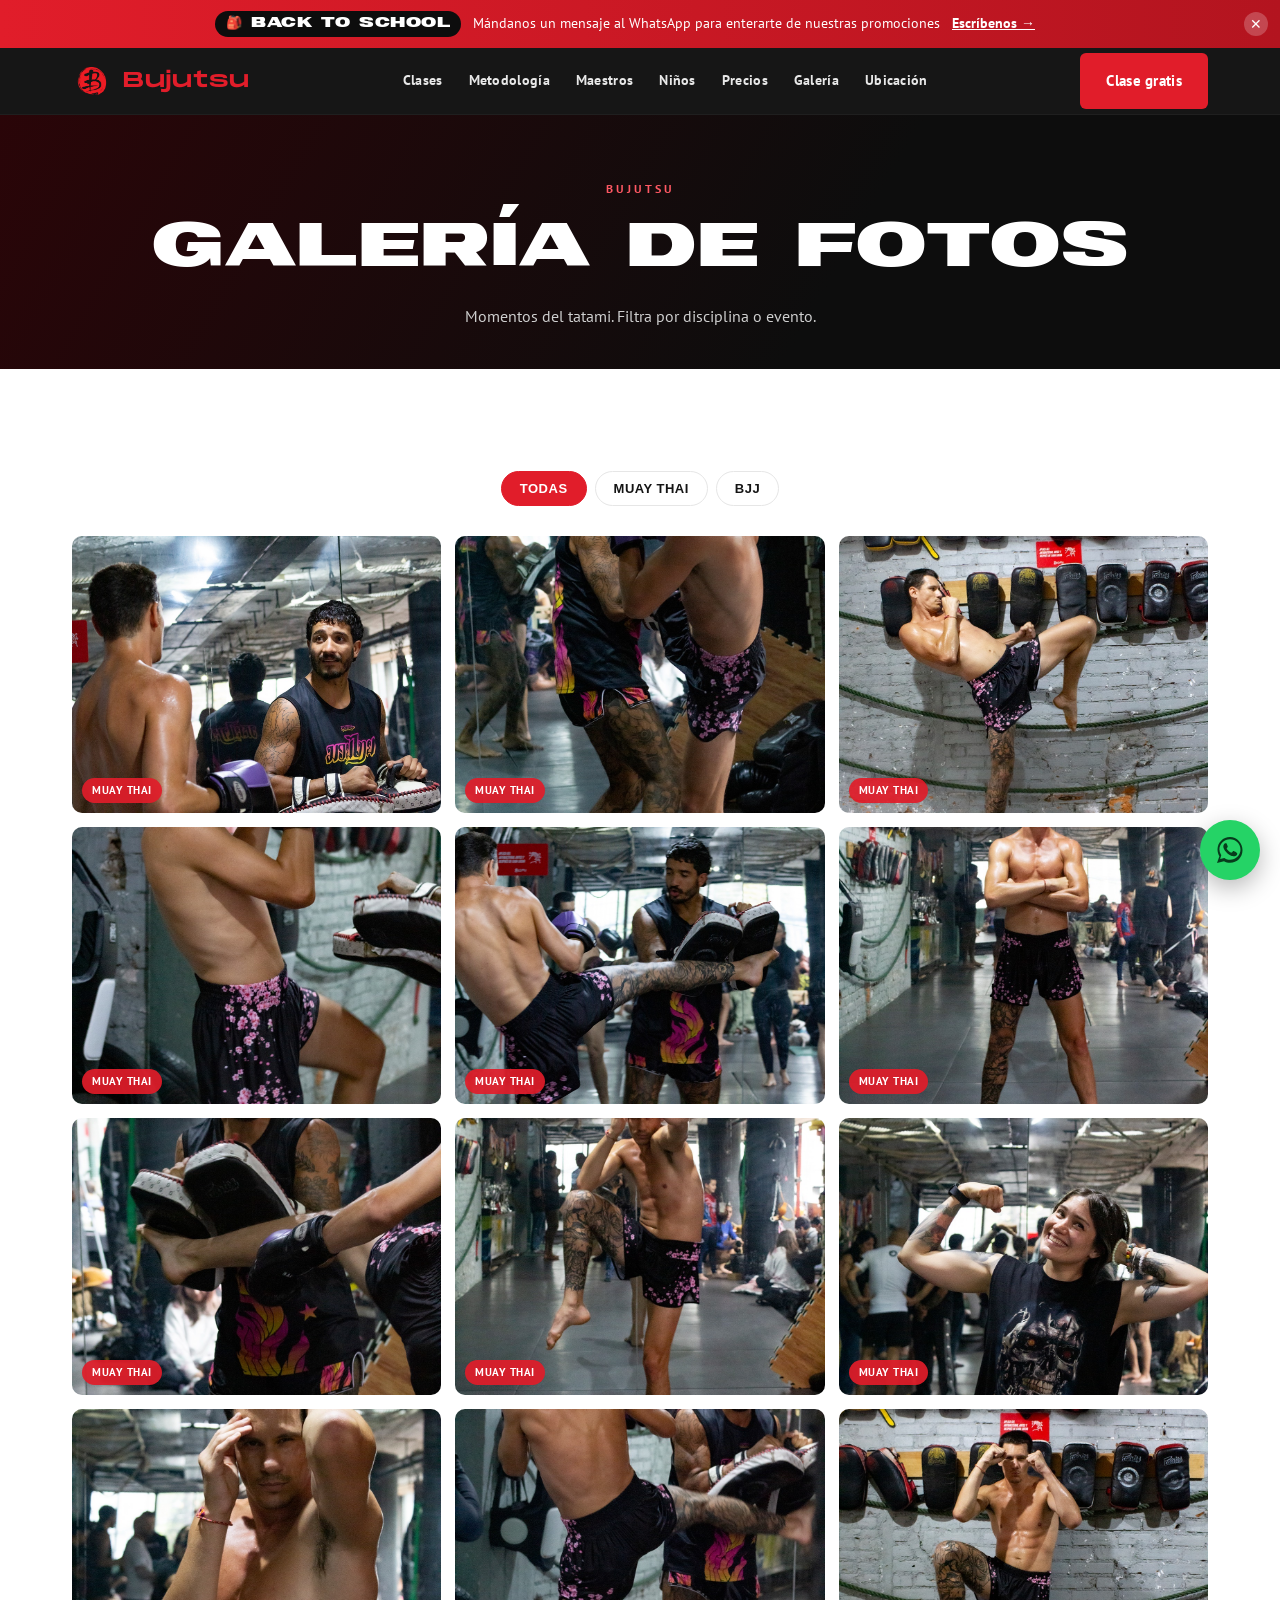
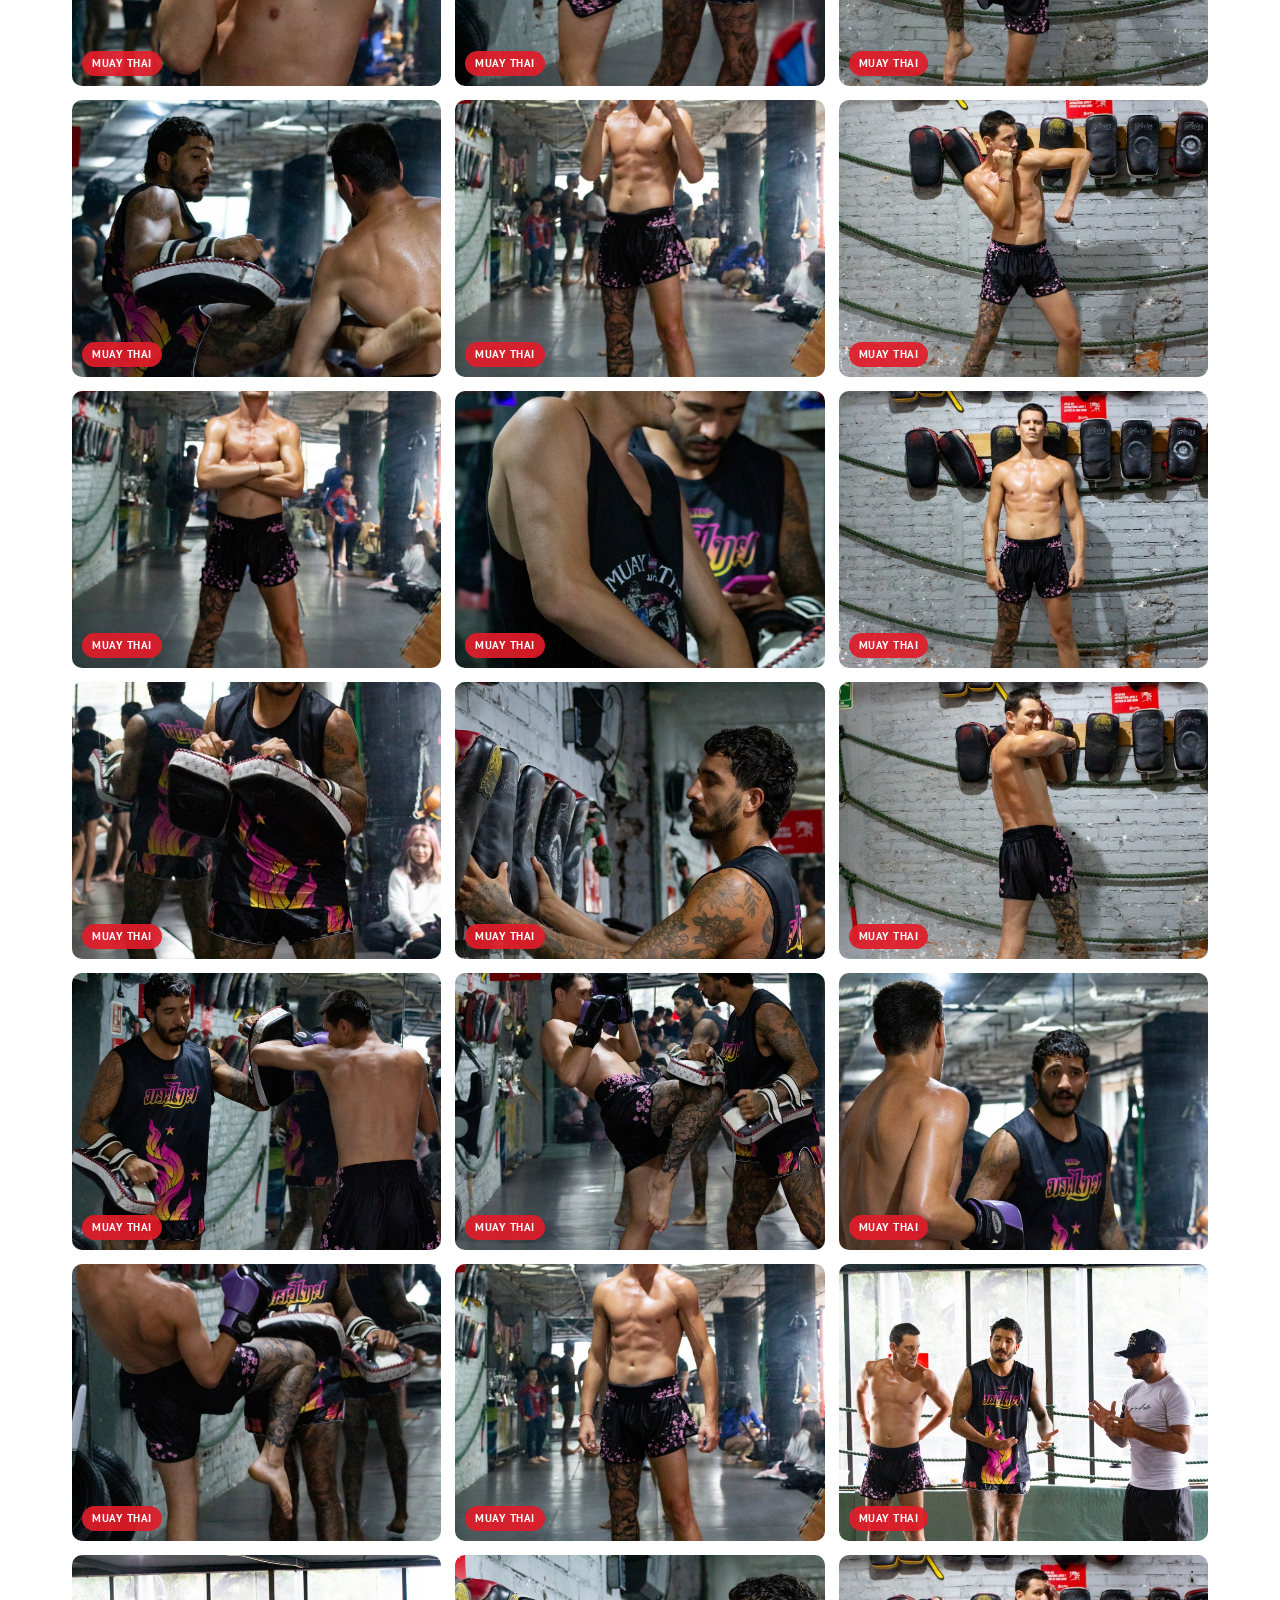
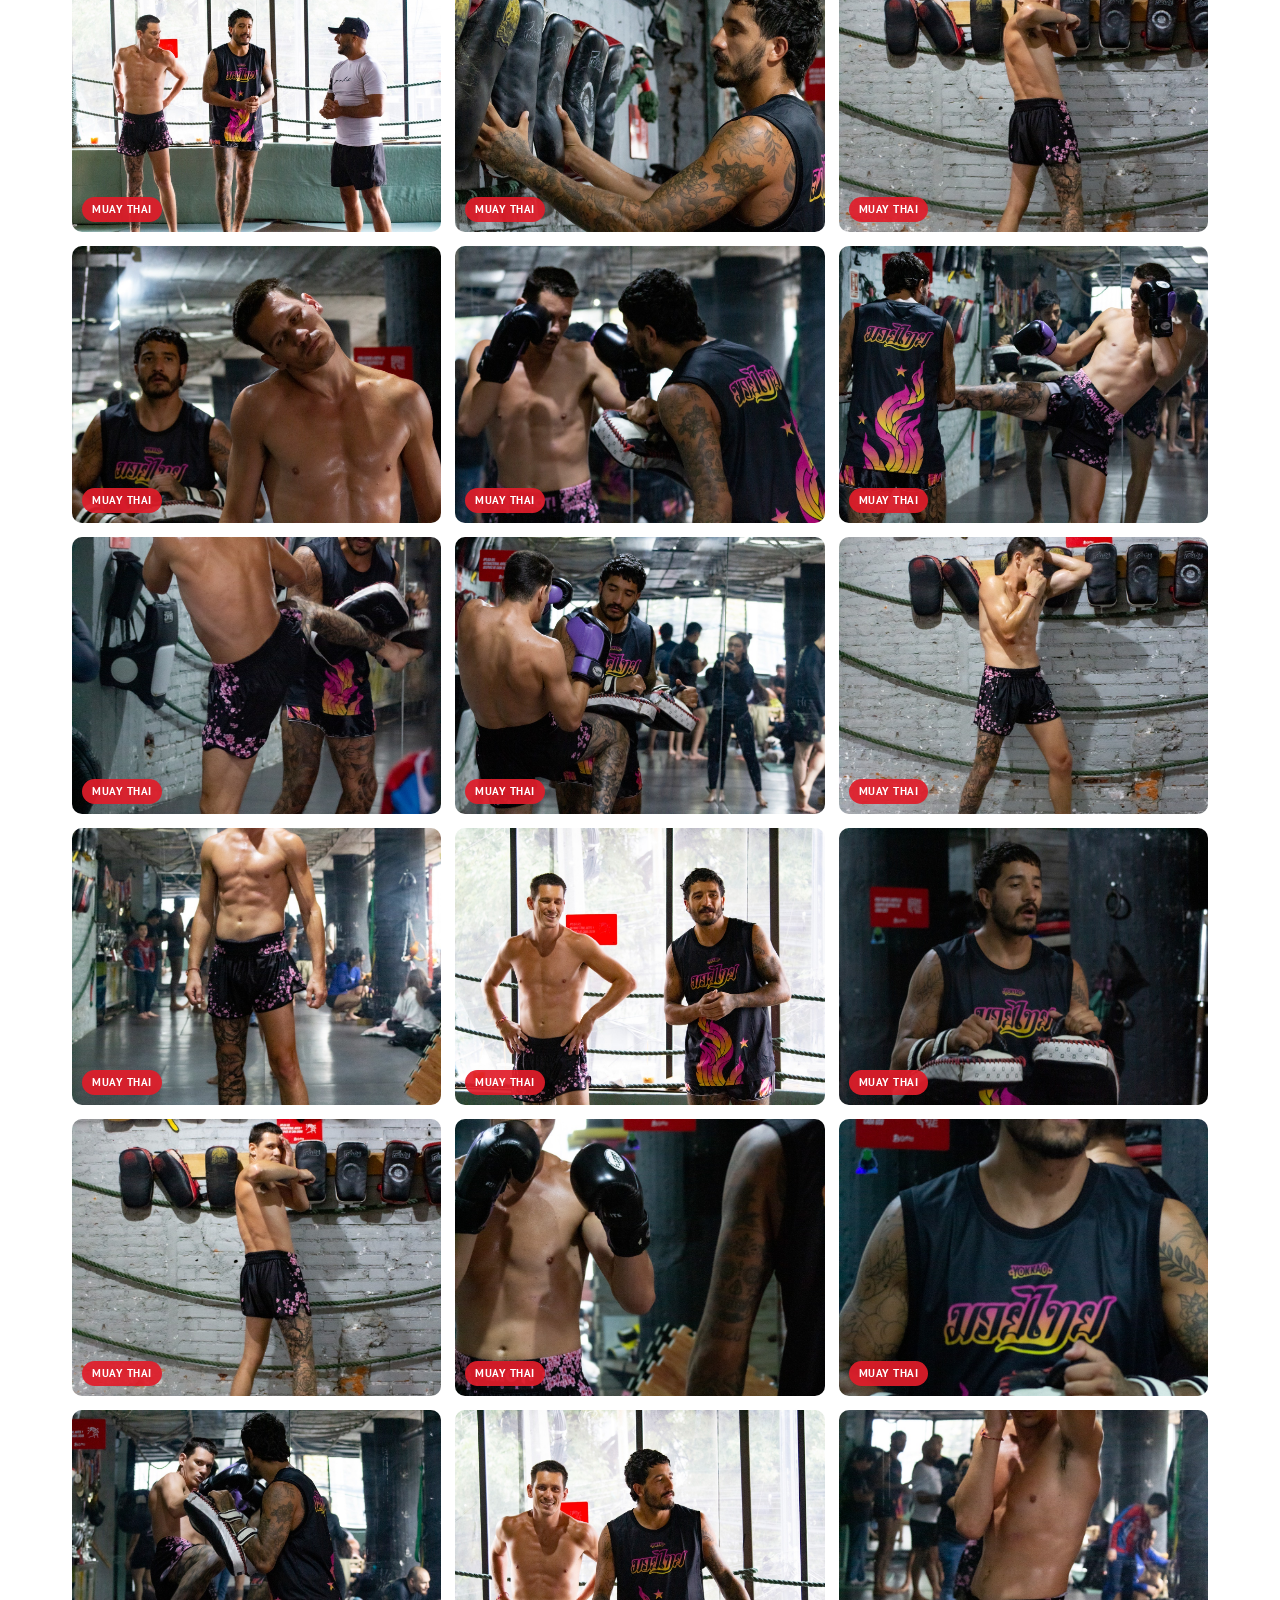
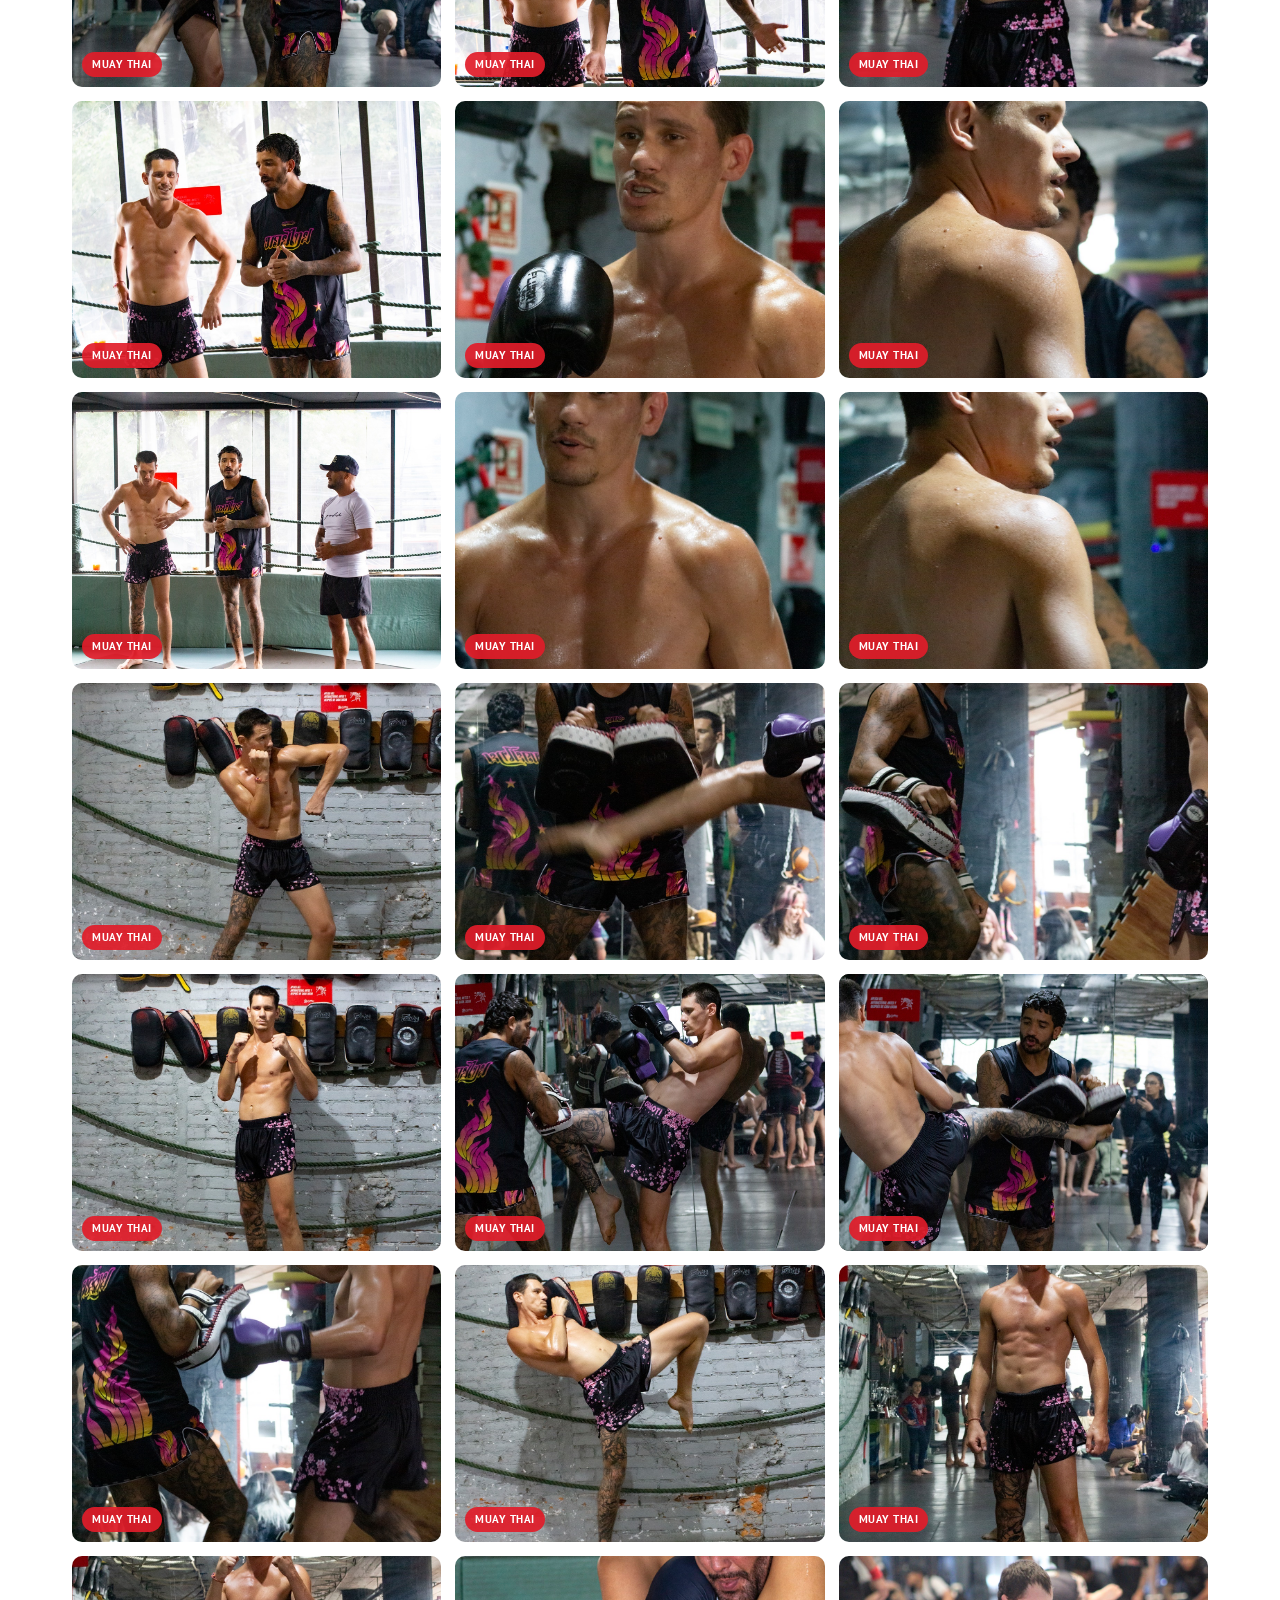
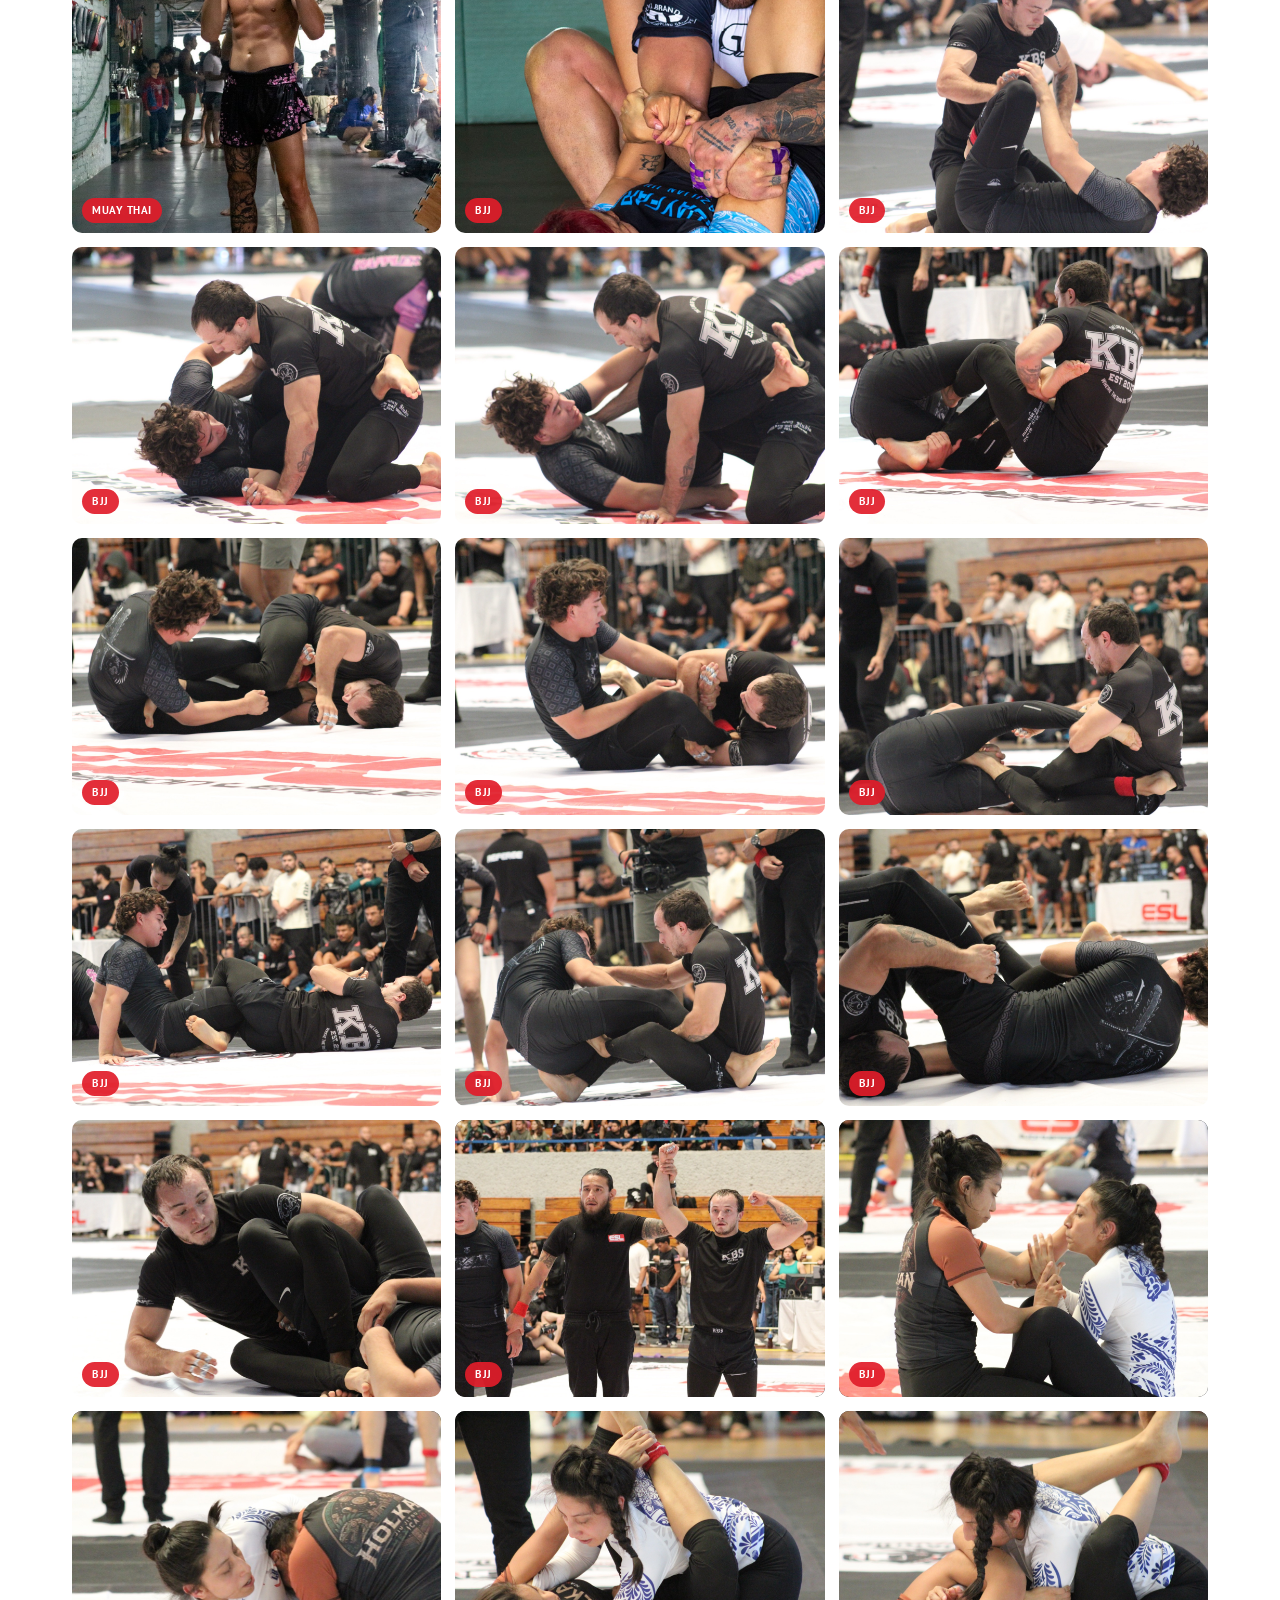
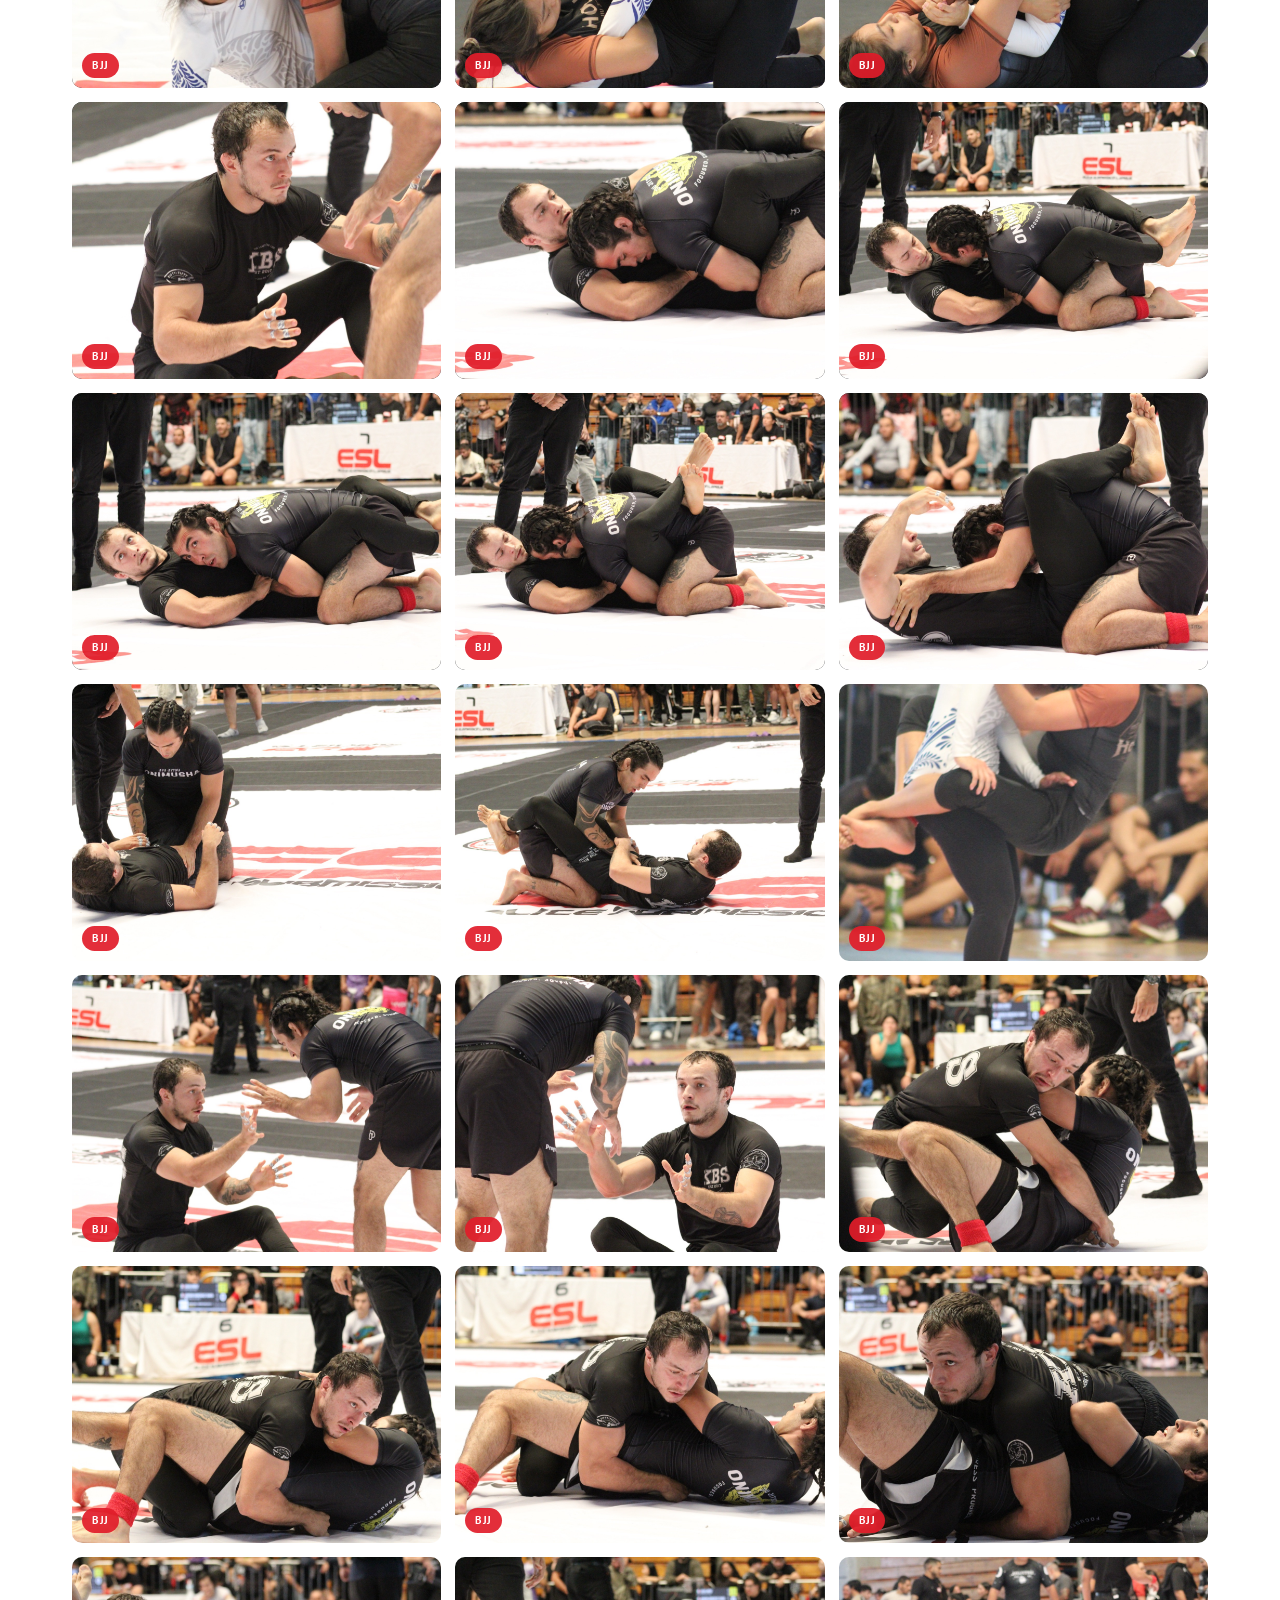
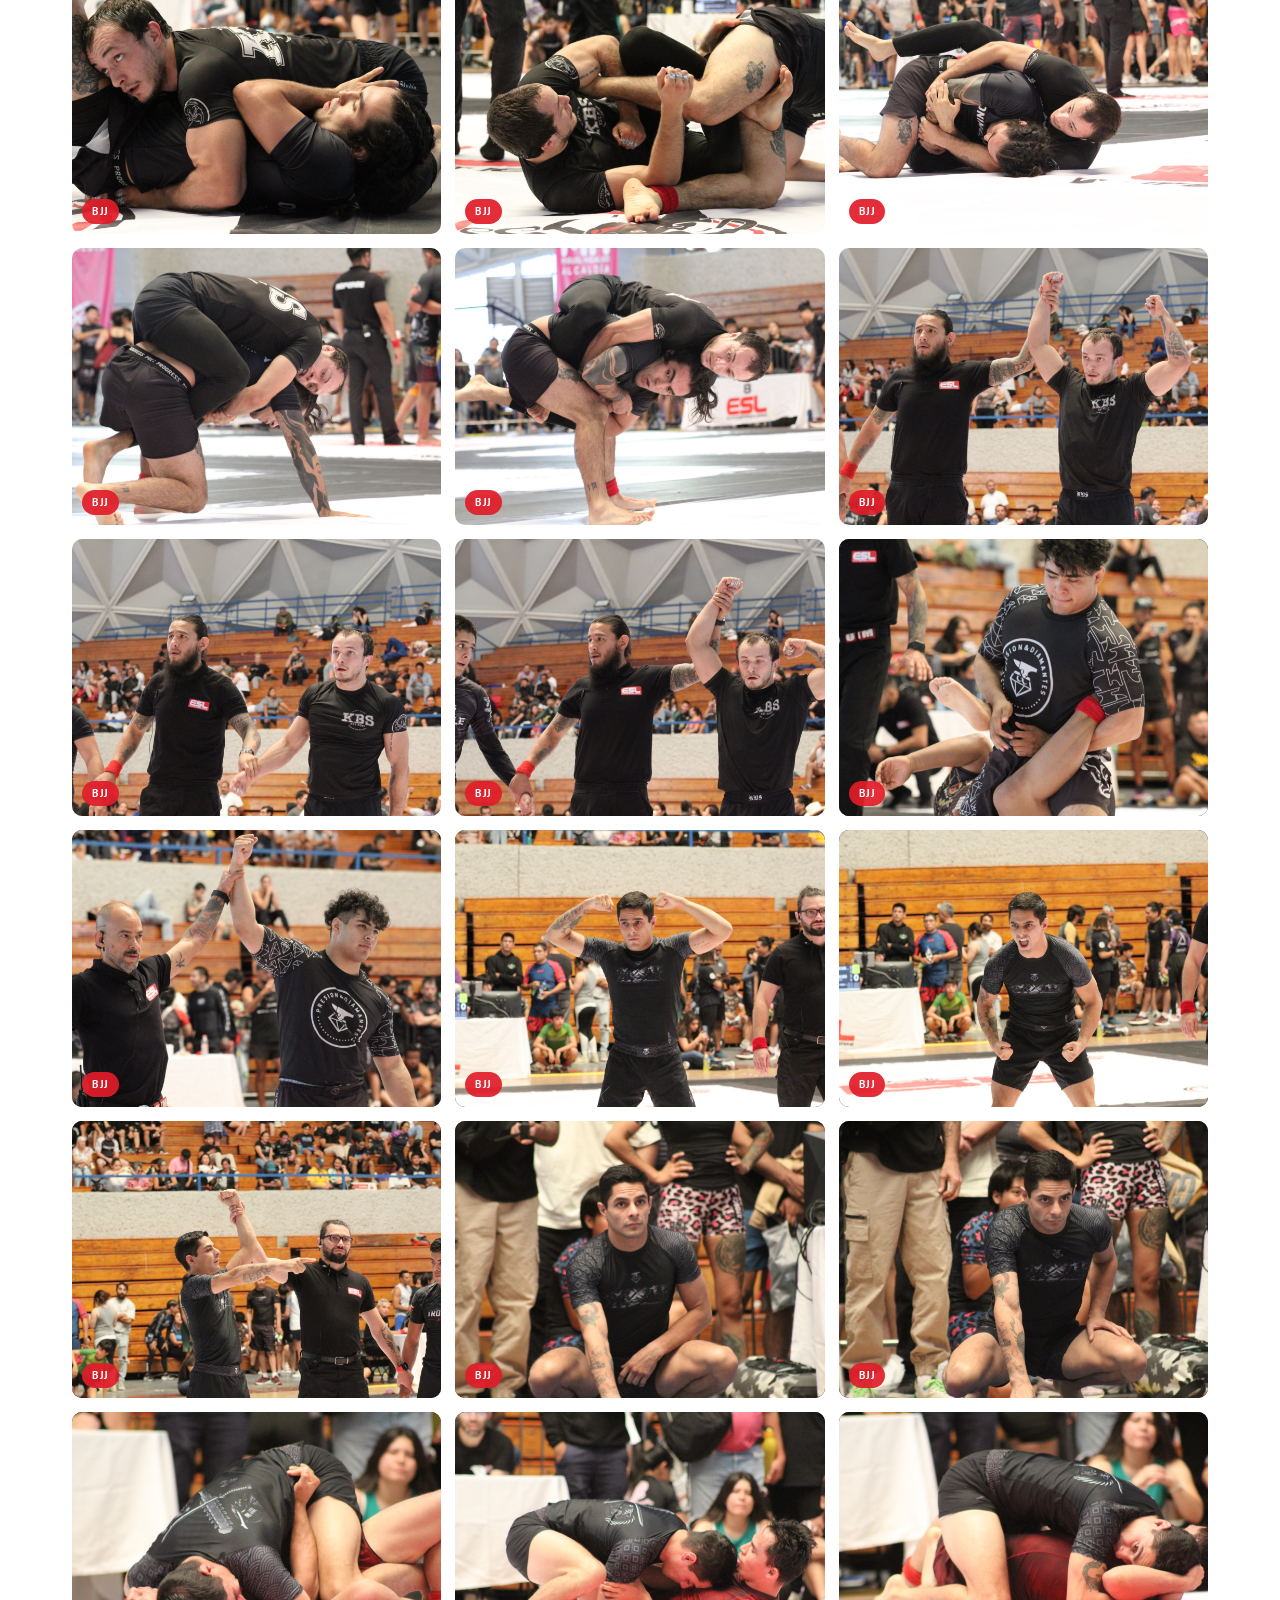
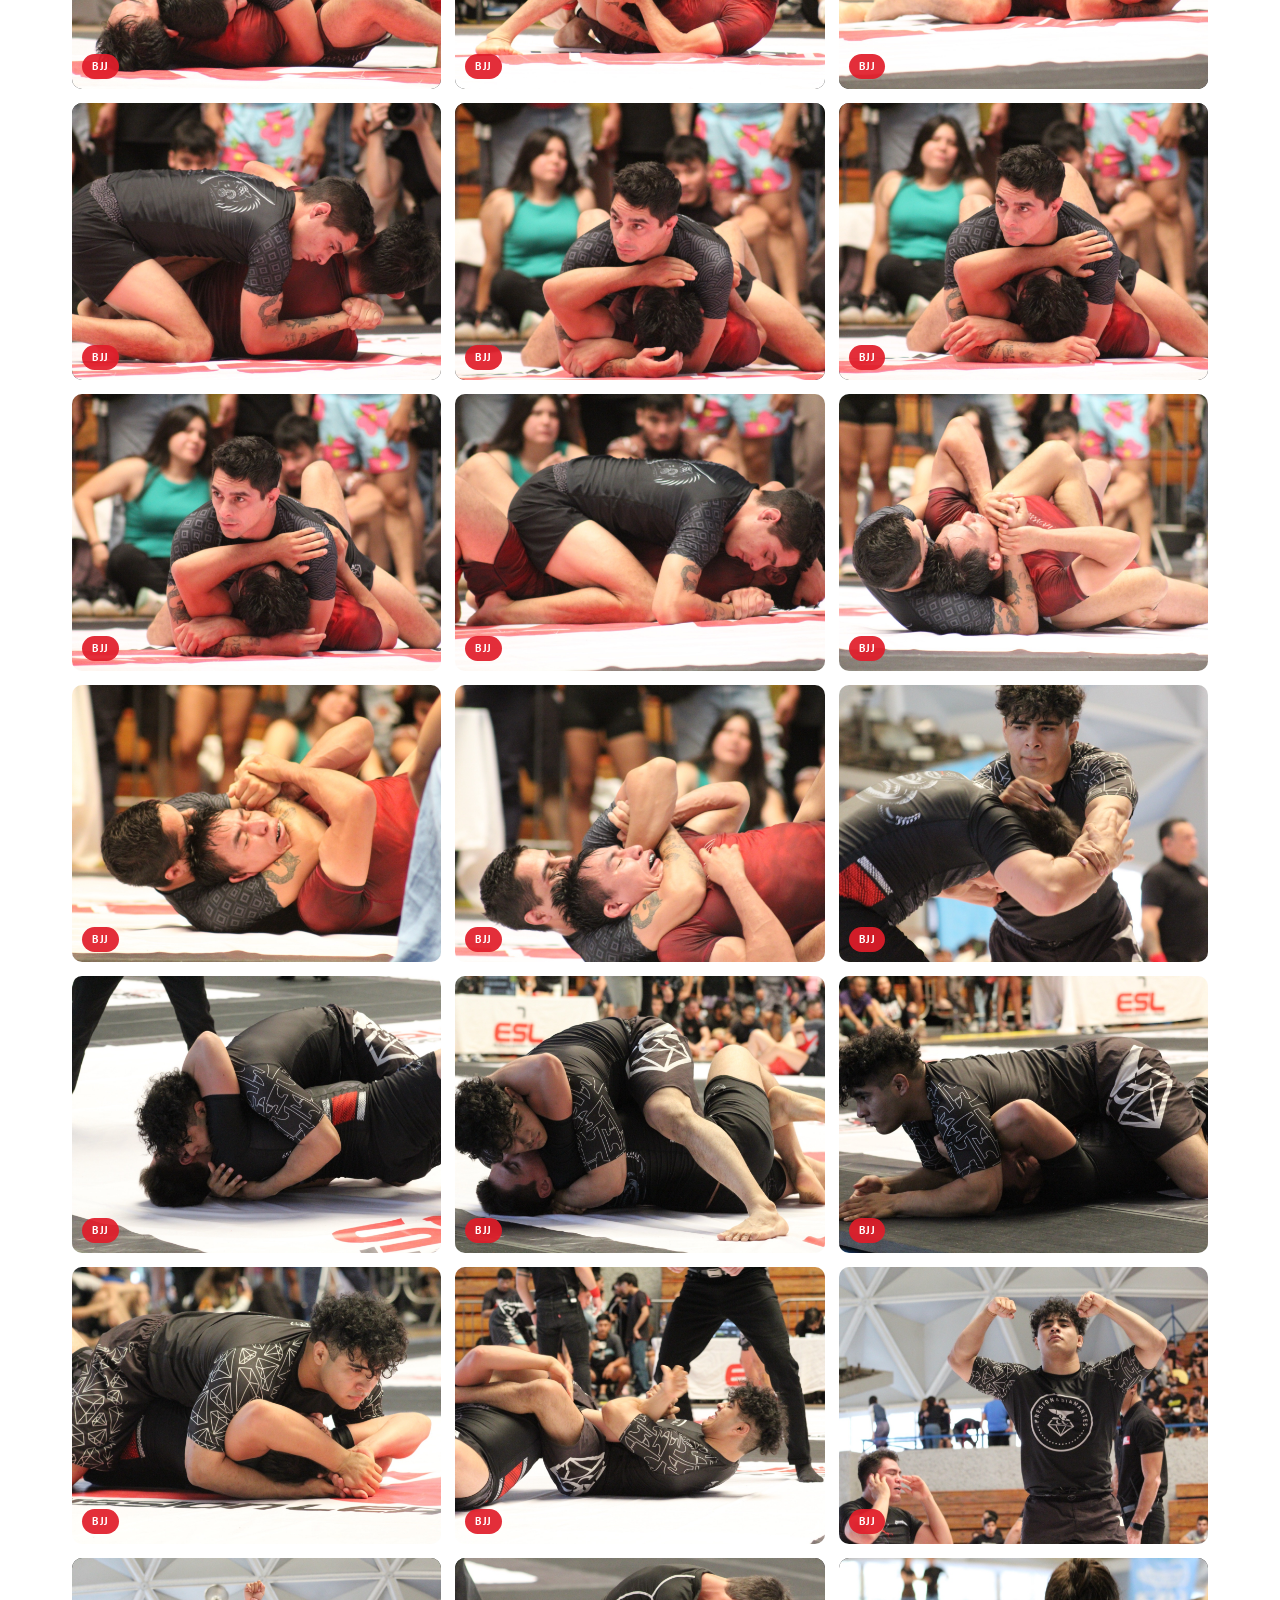
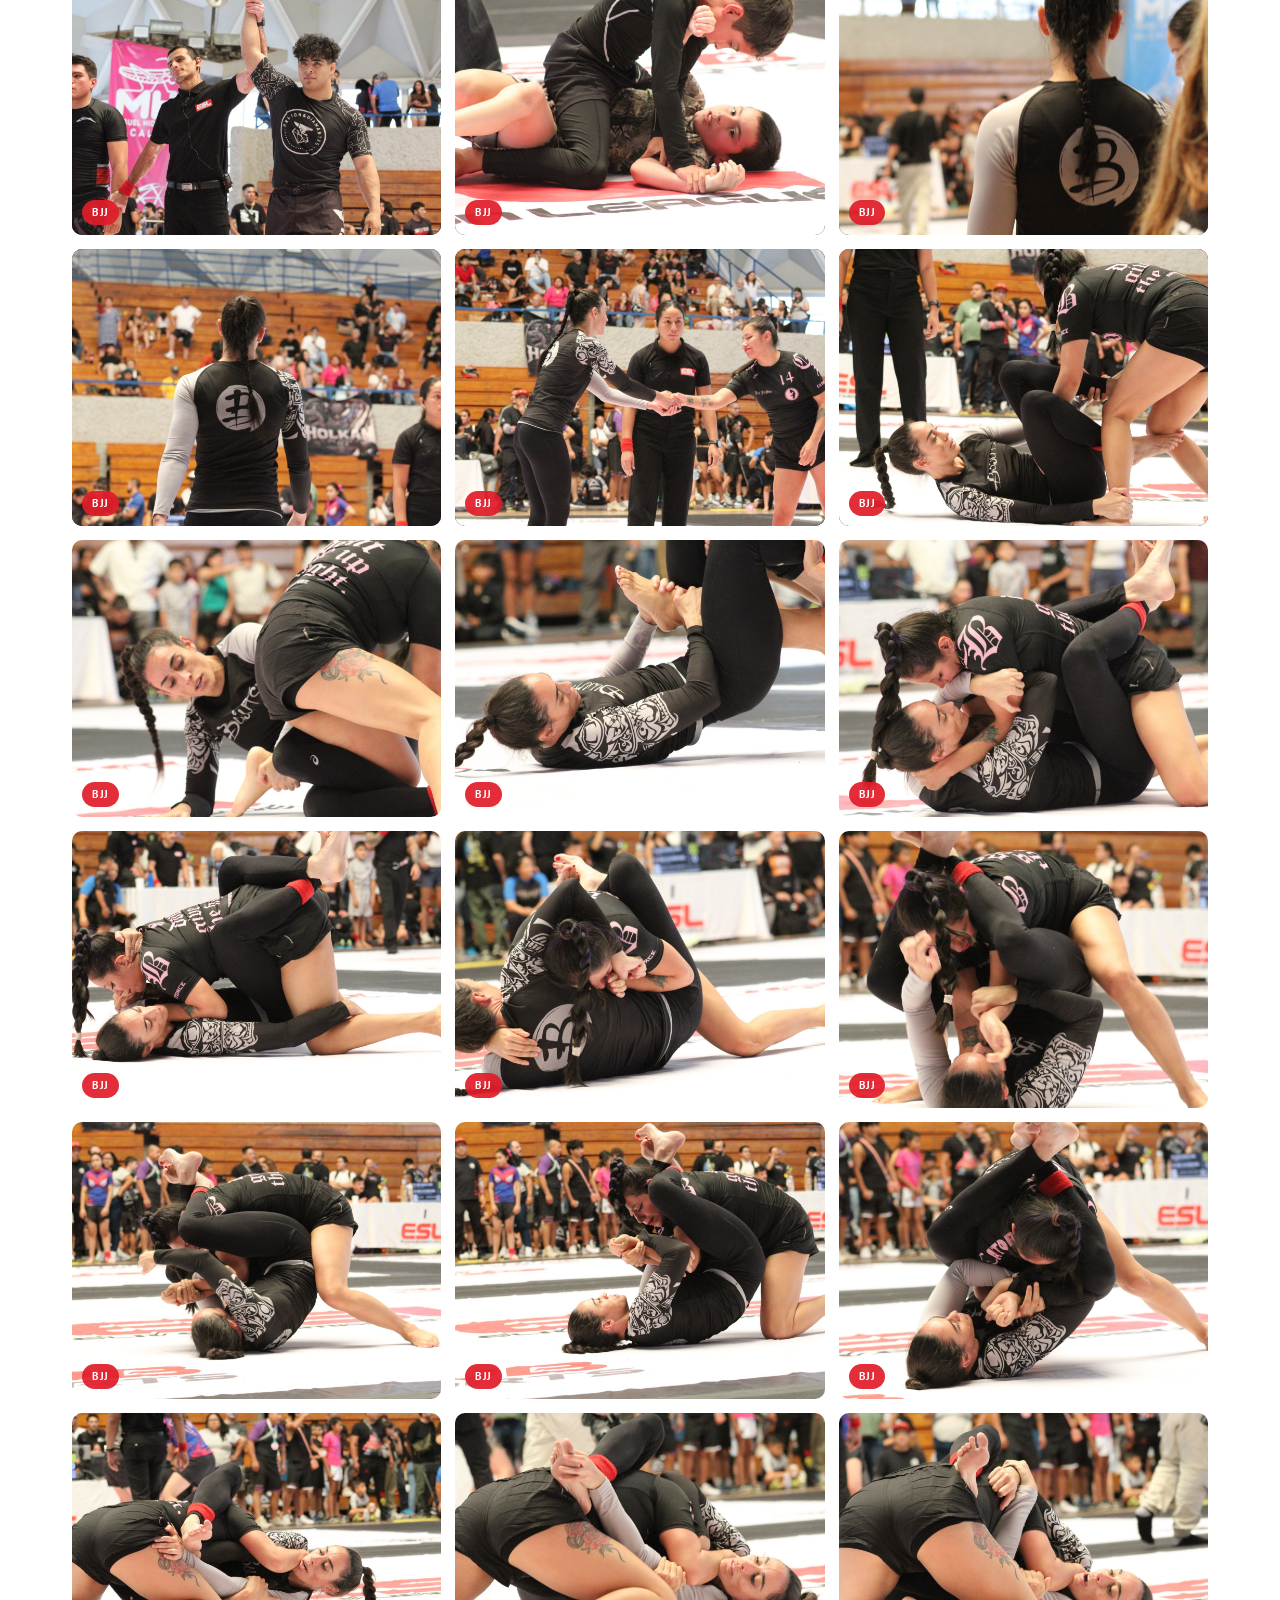
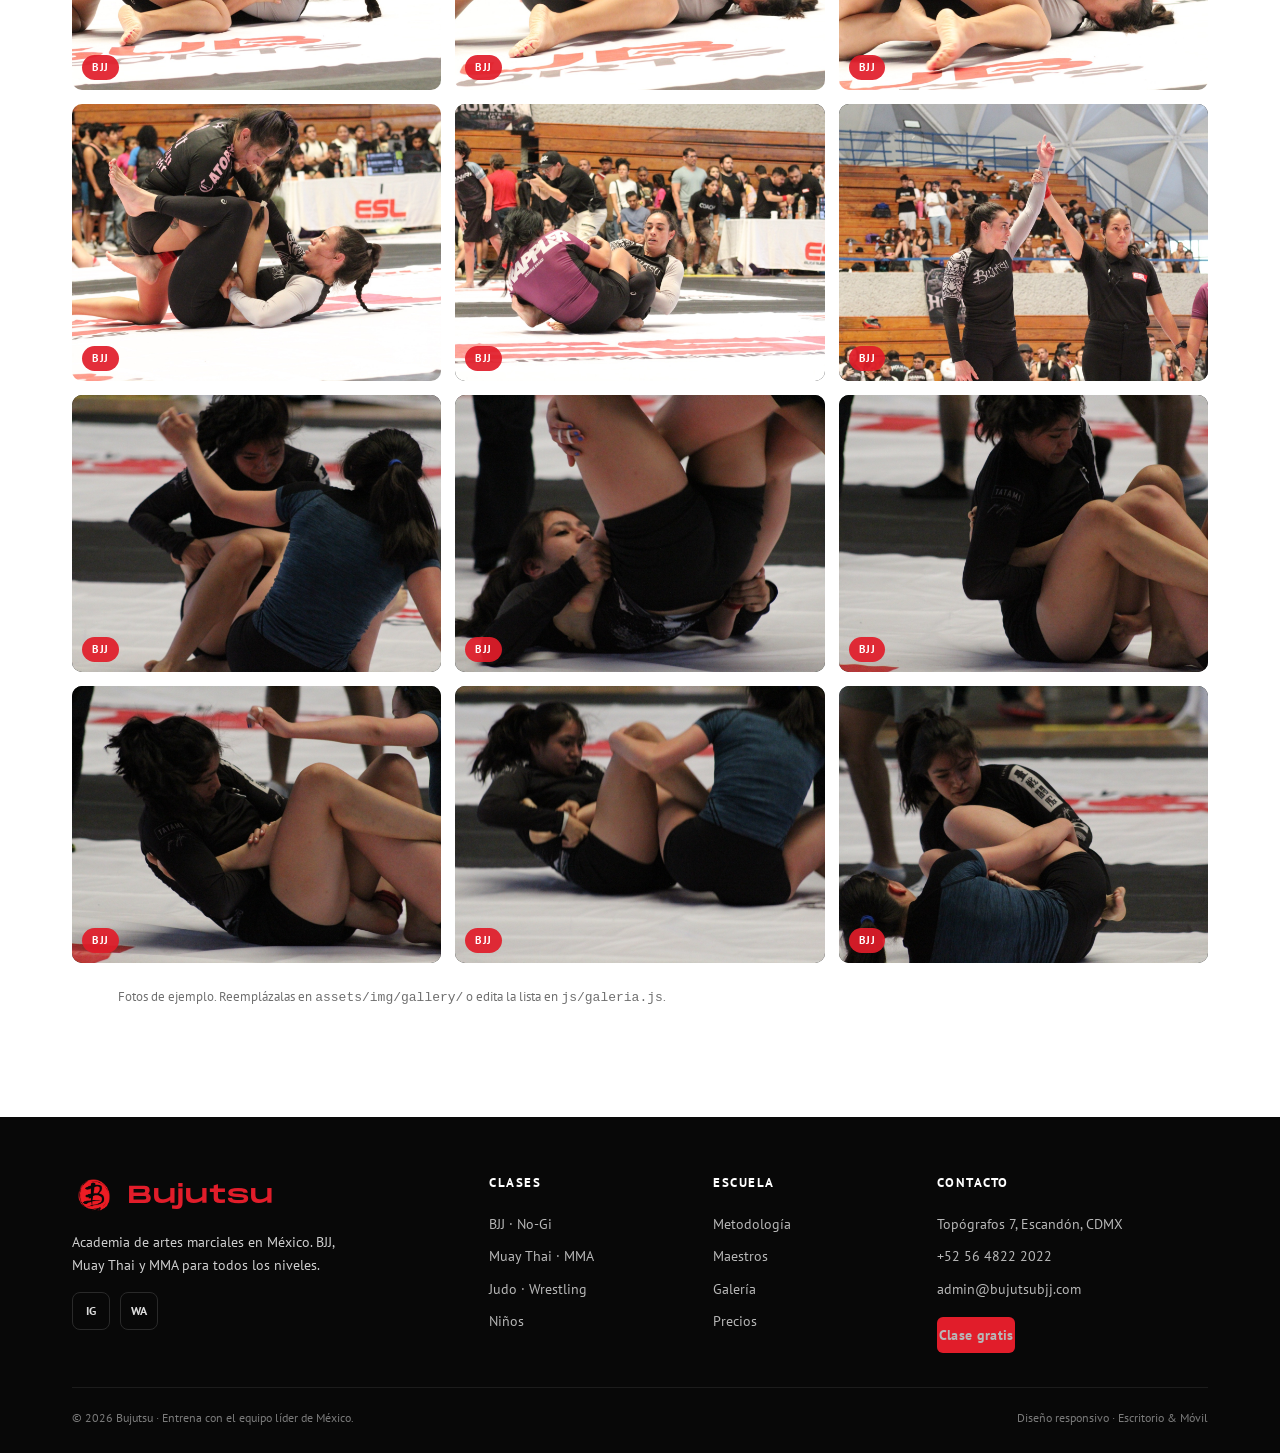
==== galeria.html @ ed7da268 "Sitio Bujutsu limpio" ====
<!DOCTYPE html>
<html lang="es">
<head>
<meta charset="UTF-8">
<meta name="viewport" content="width=device-width, initial-scale=1.0">
<title>Galería de fotos — Bujutsu</title>
<meta name="description" content="Galería de fotos de Bujutsu: BJJ, Muay Thai, MMA, Niños y eventos. Filtra por categoría.">
<meta name="theme-color" content="#E11D2A">
<link rel="icon" href="assets/img/favicon.png" type="image/png">
<link rel="stylesheet" href="css/styles.css">
</head>
<body>

<!-- Banner promocional -->
<a class="promo-bar" href="https://wa.me/525648222022?text=Hola%2C%20quiero%20informaci%C3%B3n%20de%20las%20promociones%20Back%20to%20School" target="_blank" rel="noopener">
  <span class="promo-tag">🎒 Back to School</span>
  Mándanos un mensaje al WhatsApp para enterarte de nuestras promociones
  <span class="promo-cta">Escríbenos →</span>
  <button class="promo-close" aria-label="Cerrar" onclick="this.parentElement.style.display='none';event.preventDefault();event.stopPropagation();">✕</button>
</a>

<!-- NAV -->
<header class="nav">
  <div class="wrap nav-inner">
    <a href="index.html" class="logo"><span class="brand-mark"></span><span class="brand-text">Bujutsu</span></a>
    <nav class="nav-links">
      <a href="index.html#disciplinas">Clases</a>
      <a href="index.html#metodologia">Metodología</a>
      <a href="index.html#maestros">Maestros</a>
      <a href="index.html#ninos">Niños</a>
      <a href="index.html#precios">Precios</a>
      <a href="galeria.html">Galería</a>
      <a href="index.html#ubicacion">Ubicación</a>
    </nav>
    <div class="nav-cta">
      <a href="index.html#prueba" class="btn btn-red desk">Clase gratis</a>
      <button class="burger" id="burger" aria-label="Menú"><span></span><span></span><span></span></button>
    </div>
  </div>
  <div class="mobile-menu" id="mobileMenu">
    <a href="index.html#disciplinas">Clases</a>
    <a href="index.html#metodologia">Metodología</a>
    <a href="index.html#maestros">Maestros</a>
    <a href="index.html#ninos">Niños</a>
    <a href="index.html#precios">Precios</a>
    <a href="galeria.html">Galería</a>
    <a href="index.html#ubicacion">Ubicación</a>
    <a href="index.html#prueba" class="btn btn-red">Agenda tu clase gratis</a>
  </div>
</header>

<!-- PAGE HEAD -->
<section class="page-head">
  <div class="wrap">
    <div class="eyebrow" style="color:#ff5964">Bujutsu</div>
    <h1>Galería de fotos</h1>
    <p>Momentos del tatami. Filtra por disciplina o evento.</p>
  </div>
</section>

<!-- GALERÍA -->
<section class="block">
  <div class="wrap">
    <div class="gal-filters" id="gal-filters"><!-- botones generados por JS --></div>
    <div class="gal-grid" id="gal-grid"><!-- fotos generadas por JS --></div>
    <p class="sec-sub" style="margin-top:24px; font-size:13px; text-align:center;">
      Fotos de ejemplo. Reemplázalas en <code>assets/img/gallery/</code> o edita la lista en <code>js/galeria.js</code>.
    </p>
  </div>
</section>

<!-- FOOTER -->
<footer class="ft">
  <div class="wrap">
    <div class="ft-grid">
      <div>
        <div class="ft-logo"><span class="brand-mark"></span><span class="brand-text">Bujutsu</span></div>
        <p style="font-size:14px; max-width:34ch;">Academia de artes marciales en México. BJJ, Muay Thai y MMA para todos los niveles.</p>
        <div class="socials" style="margin-top:16px;">
          <a href="https://www.instagram.com/bujutsutv/" target="_blank" rel="noopener" title="Instagram">IG</a>
          <a href="https://wa.me/525648222022" target="_blank" rel="noopener" title="WhatsApp">WA</a>
        </div>
      </div>
      <div><h4>Clases</h4><a href="index.html#disciplinas">BJJ · No-Gi</a><a href="index.html#disciplinas">Muay Thai · MMA</a><a href="index.html#disciplinas">Judo · Wrestling</a><a href="index.html#ninos">Niños</a></div>
      <div><h4>Escuela</h4><a href="index.html#metodologia">Metodología</a><a href="index.html#maestros">Maestros</a><a href="galeria.html">Galería</a><a href="index.html#precios">Precios</a></div>
      <div><h4>Contacto</h4>
        <a href="https://maps.google.com/?q=Bujutsu+Central" target="_blank" rel="noopener">Topógrafos 7, Escandón, CDMX</a>
        <a href="tel:+525648222022">+52 56 4822 2022</a>
        <a href="mailto:admin@bujutsubjj.com">admin@bujutsubjj.com</a>
        <a href="index.html#prueba" class="btn btn-red" style="display:inline-flex; margin-top:12px;">Clase gratis</a>
      </div>
    </div>
    <div class="ft-bottom">
      <span>© 2026 Bujutsu · Entrena con el equipo líder de México.</span>
      <span>Diseño responsivo · Escritorio & Móvil</span>
    </div>
  </div>
</footer>

<!-- WhatsApp FAB -->
<a href="https://wa.me/525648222022?text=Hola%2C%20quiero%20informaci%C3%B3n%20de%20una%20clase%20de%20prueba%20gratis" class="wa-fab" target="_blank" rel="noopener" aria-label="WhatsApp">
  <svg viewBox="0 0 32 32" fill="currentColor"><path d="M16 3C9 3 3.5 8.5 3.5 15.5c0 2.4.7 4.7 1.9 6.7L3 29l7-1.8c1.9 1 4 1.6 6 1.6 7 0 12.5-5.5 12.5-12.5S23 3 16 3zm0 22.7c-1.9 0-3.7-.5-5.3-1.5l-.4-.2-4.1 1.1 1.1-4-.3-.4a10.2 10.2 0 01-1.6-5.5C5.5 9.9 10.2 5.2 16 5.2S26.5 9.9 26.5 15.5 21.8 25.7 16 25.7zm5.8-7.6c-.3-.2-1.9-.9-2.2-1-.3-.1-.5-.2-.7.2s-.8 1-1 1.2c-.2.2-.4.2-.7.1-.3-.2-1.4-.5-2.6-1.6-1-.9-1.6-1.9-1.8-2.3-.2-.3 0-.5.1-.7l.5-.6c.2-.2.2-.3.3-.6.1-.2 0-.4 0-.6l-1-2.4c-.3-.6-.5-.5-.7-.5h-.6c-.2 0-.6.1-.9.4-.3.3-1.2 1.2-1.2 2.9s1.2 3.3 1.4 3.6c.2.2 2.4 3.7 5.9 5.2.8.4 1.5.6 2 .7.8.3 1.6.2 2.2.1.7-.1 1.9-.8 2.2-1.5.3-.7.3-1.4.2-1.5-.1-.2-.3-.2-.6-.4z"/></svg>
</a>

<!-- Lightbox -->
<div class="lightbox" id="lightbox">
  <button class="lb-btn close" data-act="close" aria-label="Cerrar">✕</button>
  <button class="lb-btn prev" data-act="prev" aria-label="Anterior">‹</button>
  <img id="lb-img" src="" alt="">
  <button class="lb-btn next" data-act="next" aria-label="Siguiente">›</button>
</div>

<script src="js/gallery-data.js"></script>
<script src="js/galeria.js"></script>
</body>
</html>
---- css/styles.css ----
/* ============================================================
   BUJUTSU — Estilos del sitio
   Sitio estatico estandar (HTML5 + CSS + JS). Sin build.
   Marca: rojo #E11D2A / negro #0d0d0d.
   Fuentes de marca (autohospedadas en assets/fonts):
     - Monument Extended  -> wordmark
     - Neutro ExtraBold   -> titulos display
     - PT Sans            -> texto
   ============================================================ */

/* ---- Fuentes de marca (self-hosted, woff2) ---- */
@font-face{ font-family:"Neutro"; src:url("../assets/fonts/NeutroExtraBold.woff2") format("woff2");
  font-weight:800; font-style:normal; font-display:swap; }
@font-face{ font-family:"Neutro Outline"; src:url("../assets/fonts/NeutroOutline.woff2") format("woff2");
  font-weight:800; font-style:normal; font-display:swap; }
@font-face{ font-family:"Monument Extended"; src:url("../assets/fonts/MonumentExtendedRegular.woff2") format("woff2");
  font-weight:400; font-style:normal; font-display:swap; }
@font-face{ font-family:"Monument Extended"; src:url("../assets/fonts/MonumentExtendedUltrabold.woff2") format("woff2");
  font-weight:800; font-style:normal; font-display:swap; }
@font-face{ font-family:"PT Sans"; src:url("../assets/fonts/PTSansRegular.woff2") format("woff2");
  font-weight:400; font-style:normal; font-display:swap; }
@font-face{ font-family:"PT Sans"; src:url("../assets/fonts/PTSansBold.woff2") format("woff2");
  font-weight:700; font-style:normal; font-display:swap; }
@font-face{ font-family:"PT Sans"; src:url("../assets/fonts/PTSansItalic.woff2") format("woff2");
  font-weight:400; font-style:italic; font-display:swap; }
@font-face{ font-family:"PT Sans"; src:url("../assets/fonts/PTSansBoldItalic.woff2") format("woff2");
  font-weight:700; font-style:italic; font-display:swap; }

:root{
  --red:#E11D2A;
  --red-dark:#b3141f;
  --black:#0d0d0d;
  --ink:#141414;
  --muted:#6f6f6f;
  --line:#e6e6e6;
  --soft:#f5f5f5;
  --white:#ffffff;
  --wa:#25D366;
  --maxw:1180px;
  --display:"Neutro", "Arial Narrow", Impact, sans-serif;
  --wordmark:"Monument Extended", "Arial Black", Arial, sans-serif;
  --logo-b:url("../assets/img/logo-b.png");
}
/* brand display headings (match flyer typography) */
.hero h1, h2.sec, .cta-grid h2, .strip .n, .plan .price, .kids-grid h2{
  font-family:var(--display); font-weight:400; letter-spacing:.5px;
}
*{ box-sizing:border-box; margin:0; padding:0; }
html{ scroll-behavior:smooth; }
body{
  font-family:"PT Sans", -apple-system,BlinkMacSystemFont,"Segoe UI",Roboto,Helvetica,Arial,sans-serif;
  color:var(--ink); line-height:1.6; background:var(--white);
  -webkit-font-smoothing:antialiased;
}
img{ max-width:100%; display:block; }
a{ color:inherit; text-decoration:none; }
.wrap{ max-width:var(--maxw); margin:0 auto; padding:0 22px; }
.eyebrow{ font-size:12px; letter-spacing:3px; text-transform:uppercase; color:var(--red); font-weight:800; }
h2.sec{ font-size:clamp(26px,4vw,40px); font-weight:900; letter-spacing:-0.5px; text-transform:uppercase; line-height:1.05; margin:10px 0 14px; }
.sec-sub{ color:var(--muted); max-width:640px; margin-bottom:34px; font-size:16px; }
.btn{ display:inline-flex; align-items:center; gap:9px; font-weight:800; font-size:15px;
  padding:14px 24px; border-radius:6px; cursor:pointer; border:2px solid transparent;
  letter-spacing:.3px; transition:transform .12s ease, background .2s ease; }
.btn:hover{ transform:translateY(-2px); }
.btn-red{ background:var(--red); color:#fff; }
.btn-red:hover{ background:var(--red-dark); }
.btn-ghost{ background:transparent; color:#fff; border-color:rgba(255,255,255,.4); }
.btn-ghost:hover{ border-color:#fff; }
.btn-dark{ background:var(--black); color:#fff; }
.btn-wa{ background:var(--wa); color:#0b3d20; }
.btn-lg{ padding:16px 30px; font-size:16px; }

/* mockup banner */
.mock-banner{ background:#111; color:#cdcdcd; font-size:12px; text-align:center; padding:7px 14px;
  letter-spacing:.5px; }
.mock-banner b{ color:#fff; }

/* ---------- HEADER ---------- */
header.nav{ position:sticky; top:0; z-index:50; background:rgba(13,13,13,.96);
  backdrop-filter:blur(6px); border-bottom:1px solid #1f1f1f; }
.nav-inner{ display:flex; align-items:center; justify-content:space-between; height:66px; }
.logo{ display:flex; align-items:center; gap:11px; color:var(--red); text-transform:uppercase; }
.logo .brand-mark{ width:40px; height:40px; background:var(--logo-b) center/contain no-repeat; flex:none; }
.logo .brand-text{ font-family:var(--wordmark); font-size:22px; letter-spacing:1px; color:var(--red); line-height:1; text-transform:none; }
.nav-links{ display:flex; gap:26px; align-items:center; }
.nav-links a{ color:#e8e8e8; font-size:14px; font-weight:600; letter-spacing:.3px; }
.nav-links a:hover{ color:var(--red); }
.nav-cta{ display:flex; align-items:center; gap:12px; }
.burger{ display:none; flex-direction:column; gap:5px; background:none; border:0; cursor:pointer; padding:6px; }
.burger span{ width:26px; height:3px; background:#fff; border-radius:2px; transition:.3s; }
.mobile-menu{ display:none; }

/* ---------- HERO ---------- */
.hero{ position:relative; color:#fff; background:
  linear-gradient(180deg, rgba(13,13,13,.78), rgba(13,13,13,.94)),
  url("../assets/img/hero.jpg") center/cover no-repeat,
  linear-gradient(120deg,#2a0508,#0d0d0d 60%);
  overflow:hidden; }
.hero::after{ content:""; position:absolute; inset:0; opacity:.10;
  background-image:radial-gradient(circle at 20% 20%, #fff 1px, transparent 1px);
  background-size:26px 26px; }
.hero-inner{ position:relative; z-index:2; padding:88px 0 92px; }
.hero h1{ font-size:clamp(38px,7vw,76px); font-weight:900; line-height:.98; text-transform:uppercase;
  letter-spacing:-1px; max-width:14ch; }
.hero h1 em{ color:var(--red); font-style:normal; }
.hero p.lead{ font-size:clamp(16px,2.2vw,20px); color:#d6d6d6; max-width:52ch; margin:22px 0 30px; }
.hero-cta{ display:flex; gap:14px; flex-wrap:wrap; }
.hero-tags{ display:flex; gap:10px; flex-wrap:wrap; margin-top:34px; }
.tag{ border:1px solid rgba(255,255,255,.25); color:#eee; font-size:12px; font-weight:700;
  letter-spacing:1.5px; text-transform:uppercase; padding:7px 14px; border-radius:30px; }

/* ---------- STRIP / stats ---------- */
.strip{ background:var(--red); color:#fff; }
.strip .wrap{ display:grid; grid-template-columns:repeat(4,1fr); gap:14px; padding:26px 22px; text-align:center; }
.strip .n{ font-size:30px; font-weight:900; line-height:1; }
.strip .l{ font-size:12px; letter-spacing:1px; text-transform:uppercase; opacity:.9; margin-top:6px; }

/* ---------- SECTION base ---------- */
section.block{ padding:74px 0; }
section.dark{ background:var(--black); color:#fff; }
section.dark .sec-sub{ color:#b6b6b6; }
section.soft{ background:var(--soft); }

/* disciplinas */
.cards{ display:grid; grid-template-columns:repeat(4,1fr); gap:18px; }
.card{ background:#fff; border:1px solid var(--line); border-radius:12px; overflow:hidden;
  transition:.2s; display:flex; flex-direction:column; }
section.dark .card{ background:#161616; border-color:#242424; }
.card:hover{ transform:translateY(-4px); box-shadow:0 12px 30px rgba(0,0,0,.10); border-color:var(--red); }
/* image header with branded fallback (icon over gradient) if photo fails to load */
.card-img{ position:relative; height:170px; background:linear-gradient(135deg,#2a0508,#0d0d0d);
  display:flex; align-items:center; justify-content:center; overflow:hidden; }
.card-img .ic{ position:relative; z-index:1; font-size:44px; font-weight:900; color:rgba(225,29,42,.9); }
.card-img img{ position:absolute; inset:0; width:100%; height:100%; object-fit:cover; z-index:2; }
.card-body{ padding:20px 22px; }
.card h3{ font-size:18px; font-weight:800; text-transform:uppercase; letter-spacing:.4px; margin-bottom:8px; }
.card p{ font-size:14px; color:var(--muted); }
section.dark .card p{ color:#a9a9a9; }

/* horarios */
.sched-tabs{ display:flex; gap:8px; flex-wrap:wrap; margin-bottom:22px; }
.sched-tab{ border:1px solid #2a2a2a; background:#161616; color:#ddd; padding:9px 18px; border-radius:30px;
  font-weight:700; font-size:13px; letter-spacing:.5px; cursor:pointer; text-transform:uppercase; }
.sched-tab.active{ background:var(--red); border-color:var(--red); color:#fff; }
.grid-week{ display:grid; grid-template-columns:repeat(7,1fr); gap:10px; }
.day{ background:#151515; border:1px solid #232323; border-radius:10px; padding:14px 12px; min-height:120px; }
.day h4{ font-size:12px; letter-spacing:1px; text-transform:uppercase; color:#9a9a9a; margin-bottom:10px; }
.slot{ background:#1f1f1f; border-left:3px solid var(--red); border-radius:5px; padding:7px 9px; margin-bottom:7px; }
.slot .t{ font-weight:800; font-size:13px; }
.slot .d{ font-size:11px; color:#9a9a9a; text-transform:uppercase; letter-spacing:.5px; }

/* precios */
.plans{ display:grid; grid-template-columns:repeat(3,1fr); gap:20px; align-items:stretch; }
.plan{ background:#fff; border:1px solid var(--line); border-radius:14px; padding:30px 26px;
  display:flex; flex-direction:column; }
.plan.featured{ border:2px solid var(--red); box-shadow:0 16px 40px rgba(225,29,42,.14); position:relative; }
.plan .badge{ position:absolute; top:-13px; left:50%; transform:translateX(-50%); background:var(--red);
  color:#fff; font-size:11px; font-weight:800; letter-spacing:1px; text-transform:uppercase; padding:6px 14px; border-radius:20px; }
.plan h3{ font-size:16px; text-transform:uppercase; letter-spacing:1px; font-weight:800; }
.plan .price{ font-size:42px; font-weight:900; margin:12px 0 2px; }
.plan .price small{ font-size:15px; color:var(--muted); font-weight:600; }
.plan .per{ color:var(--muted); font-size:13px; margin-bottom:18px; }
.plan ul{ list-style:none; margin:0 0 22px; padding:0; }
.plan li{ font-size:14.5px; padding:8px 0; border-bottom:1px solid var(--line); display:flex; gap:9px; }
.plan li::before{ content:"✓"; color:var(--red); font-weight:900; }
.plan .btn{ margin-top:auto; justify-content:center; width:100%; }
.price-note{ text-align:center; color:var(--muted); font-size:13px; margin-top:20px; }
.plans-duo{ display:grid; grid-template-columns:repeat(2,1fr); gap:20px; max-width:760px; margin:0 auto; align-items:stretch; }
.plans-extra{ display:grid; grid-template-columns:repeat(2,1fr); gap:20px; max-width:760px; margin:24px auto 0; }
.pl-promo{ display:inline-block; align-self:flex-start; background:#ffe14d; color:#141414; font-weight:800;
  font-size:12px; letter-spacing:.3px; padding:5px 12px; border-radius:20px; margin:2px 0 16px; }
.pl-list{ list-style:none; margin:0 0 20px; padding:0; }
.pl-list li{ display:flex; justify-content:space-between; gap:12px; align-items:baseline;
  font-size:14px; padding:9px 0; border-bottom:1px solid var(--line); }
.pl-list li::before{ content:none; }
.pl-list li b{ color:var(--ink); font-weight:800; white-space:nowrap; }
.plan h3 .pl-sub{ display:block; font-size:12px; color:var(--muted); font-weight:600; letter-spacing:0; text-transform:none; margin-top:4px; }

/* instructores */
.team{ display:grid; grid-template-columns:repeat(3,1fr); gap:20px; }
.coach{ border:1px solid var(--line); border-radius:14px; overflow:hidden; background:#fff; }
.coach .ph{ height:220px; background:linear-gradient(135deg,#2a2a2a,#0d0d0d); position:relative; }
.coach .ph::after{ content:attr(data-init); position:absolute; inset:0; display:flex; align-items:center;
  justify-content:center; font-size:56px; font-weight:900; color:rgba(225,29,42,.85); letter-spacing:2px; }
.coach .info{ padding:20px 22px; }
.coach h3{ font-size:19px; font-weight:800; }
.coach .role{ color:var(--red); font-weight:700; font-size:13px; text-transform:uppercase; letter-spacing:.5px; margin:2px 0 10px; }
.coach .cred{ font-size:13.5px; color:var(--muted); }

/* reseñas */
.reviews{ display:grid; grid-template-columns:repeat(3,1fr); gap:20px; }
.review{ background:#fff; border:1px solid var(--line); border-radius:14px; padding:26px; }
section.dark .review{ background:#161616; border-color:#242424; }
.stars{ color:#ffb400; font-size:17px; letter-spacing:2px; margin-bottom:12px; }
.review p{ font-size:15px; margin-bottom:16px; }
section.dark .review p{ color:#e0e0e0; }
.reviewer{ display:flex; align-items:center; gap:12px; }
.avatar{ width:42px; height:42px; border-radius:50%; background:var(--red); color:#fff; font-weight:800;
  display:flex; align-items:center; justify-content:center; font-size:16px; }
.reviewer .who{ font-weight:700; font-size:14px; }
.reviewer .sub{ font-size:12px; color:var(--muted); }
.g-badge{ display:inline-flex; align-items:center; gap:10px; background:#fff; border:1px solid var(--line);
  border-radius:30px; padding:10px 18px; font-weight:700; margin-bottom:26px; color:var(--ink); }
.g-badge b{ font-size:18px; } .g-badge .stars{ margin:0; font-size:15px; }

/* ubicacion */
.loc{ display:grid; grid-template-columns:1fr 1fr; gap:0; border-radius:16px; overflow:hidden; border:1px solid var(--line); }
.loc .map{ min-height:360px; background:
  linear-gradient(135deg,#e9edf0,#dfe4e8);
  position:relative; }
.loc .map .grid-lines{ position:absolute; inset:0;
  background-image:linear-gradient(#cfd6db 1px,transparent 1px),linear-gradient(90deg,#cfd6db 1px,transparent 1px);
  background-size:40px 40px; opacity:.7; }
.loc .map .road{ position:absolute; background:#c3cbd1; }
.loc .map .road.h{ height:14px; left:0; right:0; top:46%; }
.loc .map .road.v{ width:14px; top:0; bottom:0; left:38%; }
.loc .map .pin{ position:absolute; top:44%; left:37%; transform:translate(-50%,-100%); z-index:3; text-align:center; }
.loc .map .pin .dot{ width:26px; height:26px; background:var(--red); border-radius:50% 50% 50% 0;
  transform:rotate(-45deg); margin:0 auto; box-shadow:0 4px 10px rgba(0,0,0,.3); }
.loc .map .pin .lbl{ background:#fff; padding:4px 10px; border-radius:6px; font-size:12px; font-weight:800;
  margin-top:8px; box-shadow:0 2px 8px rgba(0,0,0,.15); }
.loc .info{ padding:36px 34px; background:#fff; }
.loc .info h3{ font-size:22px; font-weight:900; text-transform:uppercase; margin-bottom:16px; }
.loc .info .row{ display:flex; gap:12px; padding:12px 0; border-bottom:1px solid var(--line); font-size:15px; }
.loc .info .row b{ min-width:96px; color:var(--muted); font-weight:700; font-size:12px; letter-spacing:1px; text-transform:uppercase; }
.loc .info .btn{ margin-top:20px; }

/* CTA form */
.cta-final{ background:linear-gradient(120deg,#2a0508,#0d0d0d 65%); color:#fff; }
.cta-grid{ display:grid; grid-template-columns:1.1fr 1fr; gap:44px; align-items:center; }
.cta-grid h2{ font-size:clamp(28px,4.5vw,46px); font-weight:900; text-transform:uppercase; line-height:1.02; }
.cta-grid p{ color:#cfcfcf; margin:16px 0 0; font-size:17px; }
.form-card{ background:#fff; color:var(--ink); border-radius:16px; padding:30px; }
.form-card h3{ font-size:20px; font-weight:800; margin-bottom:4px; }
.form-card .fsub{ color:var(--muted); font-size:14px; margin-bottom:18px; }
.field{ margin-bottom:14px; }
.field label{ display:block; font-size:12px; font-weight:700; letter-spacing:.5px; text-transform:uppercase; color:var(--muted); margin-bottom:6px; }
.field input, .field select{ width:100%; padding:13px 14px; border:1px solid var(--line); border-radius:8px;
  font-size:15px; font-family:inherit; background:#fbfbfb; }
.field input:focus, .field select:focus{ outline:2px solid var(--red); border-color:var(--red); }
.form-card .btn{ width:100%; justify-content:center; margin-top:6px; }
.form-note{ font-size:12px; color:var(--muted); text-align:center; margin-top:12px; }
.form-status{ margin-top:12px; padding:12px 14px; border-radius:8px; font-size:14px; font-weight:600; text-align:center; }
.form-status.ok{ background:#e6f7ec; color:#0b7a37; border:1px solid #bfe6cd; }
.form-status.err{ background:#fbe3e6; color:#a00c22; border:1px solid #f3c2c8; }

/* footer */
footer.ft{ background:#080808; color:#cfcfcf; padding:56px 0 26px; }
.ft-grid{ display:grid; grid-template-columns:2fr 1fr 1fr 1.4fr; gap:30px; }
.ft-grid h4{ color:#fff; font-size:13px; letter-spacing:1.5px; text-transform:uppercase; margin-bottom:14px; }
.ft-grid a{ display:block; color:#b7b7b7; font-size:14px; padding:5px 0; }
.ft-grid a:hover{ color:var(--red); }
.ft-logo{ display:flex; align-items:center; gap:12px; color:var(--red); text-transform:uppercase; margin-bottom:14px; }
.ft-logo .brand-mark{ width:44px; height:44px; background:var(--logo-b) center/contain no-repeat; flex:none; }
.ft-logo .brand-text{ font-family:var(--wordmark); font-size:25px; letter-spacing:1px; color:var(--red); line-height:1; text-transform:none; }
.ft-bottom{ border-top:1px solid #1c1c1c; margin-top:34px; padding-top:20px; display:flex;
  justify-content:space-between; font-size:12px; color:#7a7a7a; flex-wrap:wrap; gap:8px; }
.socials{ display:flex; gap:10px; }
.socials a{ width:38px; height:38px; border:1px solid #2a2a2a; border-radius:8px; display:flex;
  align-items:center; justify-content:center; color:#ddd; font-weight:700; font-size:12px; }
.socials a:hover{ background:var(--red); border-color:var(--red); color:#fff; }

/* WhatsApp FAB */
.wa-fab{ position:fixed; right:20px; bottom:20px; z-index:80; background:var(--wa); color:#073b1c;
  width:60px; height:60px; border-radius:50%; display:flex; align-items:center; justify-content:center;
  box-shadow:0 8px 24px rgba(0,0,0,.28); font-size:30px; transition:transform .15s; }
.wa-fab:hover{ transform:scale(1.08); }
.wa-fab svg{ width:32px; height:32px; }

/* por definir */
.tbd{ display:inline-block; margin-top:12px; font-size:11px; font-weight:800; letter-spacing:.5px;
  text-transform:uppercase; color:#8a5a00; background:#fff2d9; padding:4px 11px; border-radius:20px; }

/* metodología / facultad académica */
.method-grid{ display:grid; grid-template-columns:repeat(3,1fr); gap:18px; }
.method-item{ padding:24px; border:1px solid #242424; border-radius:12px; background:#161616; }
.method-item .k{ color:var(--red); font-weight:900; font-size:24px; line-height:1; }
.method-item h3{ font-size:17px; font-weight:800; margin:10px 0 7px; text-transform:uppercase; letter-spacing:.4px; }
.method-item p{ color:#a9a9a9; font-size:14px; }
.belts-wrap{ margin-top:34px; border-top:1px solid #232323; padding-top:26px; }
.belts-wrap .cap{ font-size:12px; letter-spacing:2px; text-transform:uppercase; color:#9a9a9a; margin-bottom:14px; }
.belts{ display:flex; gap:10px; flex-wrap:wrap; }
.belt{ flex:1; min-width:96px; }
.belt .bar{ height:16px; border-radius:3px; box-shadow:inset 0 0 0 1px rgba(255,255,255,.12); }
.belt .lbl{ font-size:12px; color:#b6b6b6; margin-top:8px; }

/* maestros palmarés */
.faculty-note{ display:inline-flex; align-items:center; gap:9px; background:#161616; border:1px solid #242424;
  border-radius:30px; padding:9px 16px; font-size:13px; color:#cfcfcf; margin-bottom:26px; }
.faculty-note b{ color:var(--red); }
.maestro .palmares{ list-style:none; margin:12px 0 0; padding:12px 0 0; border-top:1px solid var(--line); }
section.dark .maestro .palmares{ border-color:#242424; }
.maestro .palmares li{ font-size:13px; color:var(--muted); padding:4px 0; display:flex; gap:9px; align-items:flex-start; }
section.dark .maestro .palmares li{ color:#a9a9a9; }
.maestro .palmares li::before{ content:"★"; color:var(--red); font-size:11px; margin-top:2px; }
.coach .ph.gold::after{ color:rgba(255,180,0,.85); }

/* niños */
.kids-grid{ display:grid; grid-template-columns:1.05fr 1fr; gap:38px; align-items:center; }
.kids-photo{ height:360px; border-radius:16px; overflow:hidden; position:relative;
  background:linear-gradient(135deg,#2a0508,#0d0d0d); display:flex; align-items:center; justify-content:center; }
.kids-photo .ic{ font-size:80px; color:rgba(225,29,42,.9); font-weight:900; }
.kids-photo .cap{ position:absolute; bottom:16px; left:16px; background:rgba(0,0,0,.6); color:#fff;
  font-size:12px; padding:6px 12px; border-radius:8px; }
.ages{ display:flex; gap:12px; flex-wrap:wrap; margin:20px 0 22px; }
.age{ border:1px solid var(--line); border-radius:12px; padding:14px 18px; background:#fff; }
.age b{ display:block; font-size:22px; color:var(--red); font-weight:900; }
.age span{ font-size:12px; color:var(--muted); text-transform:uppercase; letter-spacing:.5px; }
.kids-benefits{ list-style:none; padding:0; margin:0 0 22px; }
.kids-benefits li{ font-size:15px; padding:7px 0; display:flex; gap:10px; }
.kids-benefits li::before{ content:"✓"; color:var(--red); font-weight:900; }

/* galería instagram */
.ig-head{ display:flex; align-items:center; justify-content:space-between; gap:16px; flex-wrap:wrap; margin-bottom:24px; }
.ig-handle{ display:inline-flex; align-items:center; gap:10px; font-weight:800; font-size:16px; color:var(--ink); }
.ig-handle .dot{ width:34px; height:34px; border-radius:50%; background:linear-gradient(45deg,#f09433,#e6683c,#dc2743,#cc2366,#bc1888);
  display:flex; align-items:center; justify-content:center; color:#fff; font-size:17px; }
.ig-handle b{ color:var(--red); }
.gallery{ display:grid; grid-template-columns:repeat(4,1fr); gap:12px; }
.gtile{ position:relative; aspect-ratio:1/1; border-radius:10px; overflow:hidden; display:block;
  background:linear-gradient(135deg,#2a0508,#0d0d0d); }
.gtile img{ width:100%; height:100%; object-fit:cover; }
.gtile .igmark{ position:absolute; inset:0; display:flex; align-items:center; justify-content:center;
  color:rgba(255,255,255,.45); font-size:30px; z-index:0; }
.gtile .ov{ position:absolute; inset:0; z-index:2; background:rgba(225,29,42,.82); opacity:0; transition:.2s;
  display:flex; align-items:center; justify-content:center; color:#fff; font-size:26px; }
.gtile:hover .ov{ opacity:1; }
.gtile img{ position:relative; z-index:1; }

/* ---------- RESPONSIVE ---------- */
@media (max-width: 960px){
  .cards{ grid-template-columns:repeat(2,1fr); }
  .team, .reviews{ grid-template-columns:repeat(1,1fr); }
  .method-grid{ grid-template-columns:1fr; }
  .kids-grid{ grid-template-columns:1fr; gap:24px; }
  .gallery{ grid-template-columns:repeat(3,1fr); }
  .team{ grid-template-columns:repeat(2,1fr); }
  .plans{ grid-template-columns:1fr; max-width:440px; margin:0 auto; }
  .plans-duo, .plans-extra{ grid-template-columns:1fr; max-width:440px; }
  .loc{ grid-template-columns:1fr; }
  .cta-grid{ grid-template-columns:1fr; gap:26px; }
  .grid-week{ grid-template-columns:repeat(2,1fr); }
  .ft-grid{ grid-template-columns:1fr 1fr; }
}
@media (max-width: 720px){
  .nav-links{ display:none; }
  .nav-cta .btn.desk{ display:none; }
  .burger{ display:flex; }
  .mobile-menu.open{ display:block; background:#0d0d0d; border-bottom:1px solid #1f1f1f; }
  .mobile-menu a{ display:block; color:#eee; padding:14px 22px; border-top:1px solid #1a1a1a; font-weight:600; }
  .mobile-menu .btn{ margin:16px 22px; display:flex; justify-content:center; }
  .strip .wrap{ grid-template-columns:repeat(2,1fr); gap:22px 14px; }
  .cards{ grid-template-columns:1fr; }
  .team{ grid-template-columns:1fr; }
  .ages{ gap:10px; }
  .gallery{ grid-template-columns:repeat(2,1fr); }
  .ig-head{ flex-direction:column; align-items:flex-start; gap:12px; }
  .grid-week{ grid-template-columns:1fr; }
  .ft-grid{ grid-template-columns:1fr; }
  section.block{ padding:54px 0; }
  .hero-inner{ padding:64px 0; }
}

/* mapa (iframe Google Maps) */
iframe.map{ width:100%; height:100%; min-height:360px; border:0; display:block; }

/* ============================================================
   Página Galería de fotos (galeria.html)
   ============================================================ */
.page-head{ background:linear-gradient(120deg,#2a0508,#0d0d0d 65%); color:#fff; padding:64px 0 40px; text-align:center; }
.page-head h1{ font-family:var(--display); font-weight:400; font-size:clamp(34px,6vw,60px);
  text-transform:uppercase; letter-spacing:.5px; }
.page-head p{ color:#cfcfcf; margin-top:10px; }

.gal-filters{ display:flex; flex-wrap:wrap; gap:8px; justify-content:center; margin:28px 0 30px; }
.gal-filter{ border:1px solid var(--line); background:#fff; color:var(--ink); padding:9px 18px;
  border-radius:30px; font-weight:700; font-size:13px; letter-spacing:.5px; cursor:pointer;
  text-transform:uppercase; transition:.15s; }
.gal-filter:hover{ border-color:var(--red); color:var(--red); }
.gal-filter.active{ background:var(--red); border-color:var(--red); color:#fff; }

.gal-grid{ display:grid; grid-template-columns:repeat(3,1fr); gap:14px; }
.gal-item{ position:relative; aspect-ratio:4/3; border-radius:10px; overflow:hidden; display:block;
  background:#111; cursor:zoom-in; }
.gal-item img{ width:100%; height:100%; object-fit:cover; transition:transform .3s ease; }
.gal-item:hover img{ transform:scale(1.05); }
.gal-tag{ position:absolute; left:10px; bottom:10px; background:rgba(225,29,42,.92); color:#fff;
  font-size:11px; font-weight:800; letter-spacing:.5px; text-transform:uppercase; padding:4px 10px; border-radius:20px; }

/* Lightbox */
.lightbox{ position:fixed; inset:0; z-index:120; background:rgba(0,0,0,.92);
  display:none; align-items:center; justify-content:center; }
.lightbox.open{ display:flex; }
.lightbox img{ max-width:90vw; max-height:82vh; border-radius:8px; box-shadow:0 20px 60px rgba(0,0,0,.5); }
.lb-btn{ position:absolute; background:rgba(255,255,255,.12); color:#fff; border:0; cursor:pointer;
  width:52px; height:52px; border-radius:50%; font-size:26px; line-height:1; display:flex;
  align-items:center; justify-content:center; transition:.15s; }
.lb-btn:hover{ background:var(--red); }
.lb-btn.prev{ left:18px; top:50%; transform:translateY(-50%); }
.lb-btn.next{ right:18px; top:50%; transform:translateY(-50%); }
.lb-btn.close{ top:18px; right:18px; width:44px; height:44px; font-size:22px; }

@media (max-width:960px){ .gal-grid{ grid-template-columns:repeat(2,1fr); } }
@media (max-width:560px){ .gal-grid{ grid-template-columns:1fr; }
  .lb-btn.prev{ left:8px; } .lb-btn.next{ right:8px; } }

/* ============================================================
   Banner promocional (Back to School)
   ============================================================ */
.promo-bar{ display:flex; align-items:center; justify-content:center; gap:12px; flex-wrap:wrap;
  background:linear-gradient(90deg,#E11D2A,#b3141f); color:#fff; text-align:center;
  padding:11px 46px 11px 16px; font-size:14px; position:relative; line-height:1.35; }
.promo-bar:hover{ filter:brightness(1.06); }
.promo-bar .promo-tag{ font-family:var(--display); font-weight:400; letter-spacing:.5px; text-transform:uppercase;
  background:#0d0d0d; color:#fff; padding:4px 11px; border-radius:20px; font-size:13px; }
.promo-bar .promo-cta{ font-weight:800; text-decoration:underline; white-space:nowrap; }
.promo-close{ position:absolute; right:12px; top:50%; transform:translateY(-50%); background:rgba(255,255,255,.22);
  border:0; color:#fff; width:24px; height:24px; border-radius:50%; cursor:pointer; font-size:14px; line-height:1;
  display:flex; align-items:center; justify-content:center; }
.promo-close:hover{ background:rgba(0,0,0,.35); }
@media (max-width:560px){ .promo-bar{ font-size:12.5px; padding:10px 40px 10px 12px; }
  .promo-bar .promo-cta{ display:none; } }
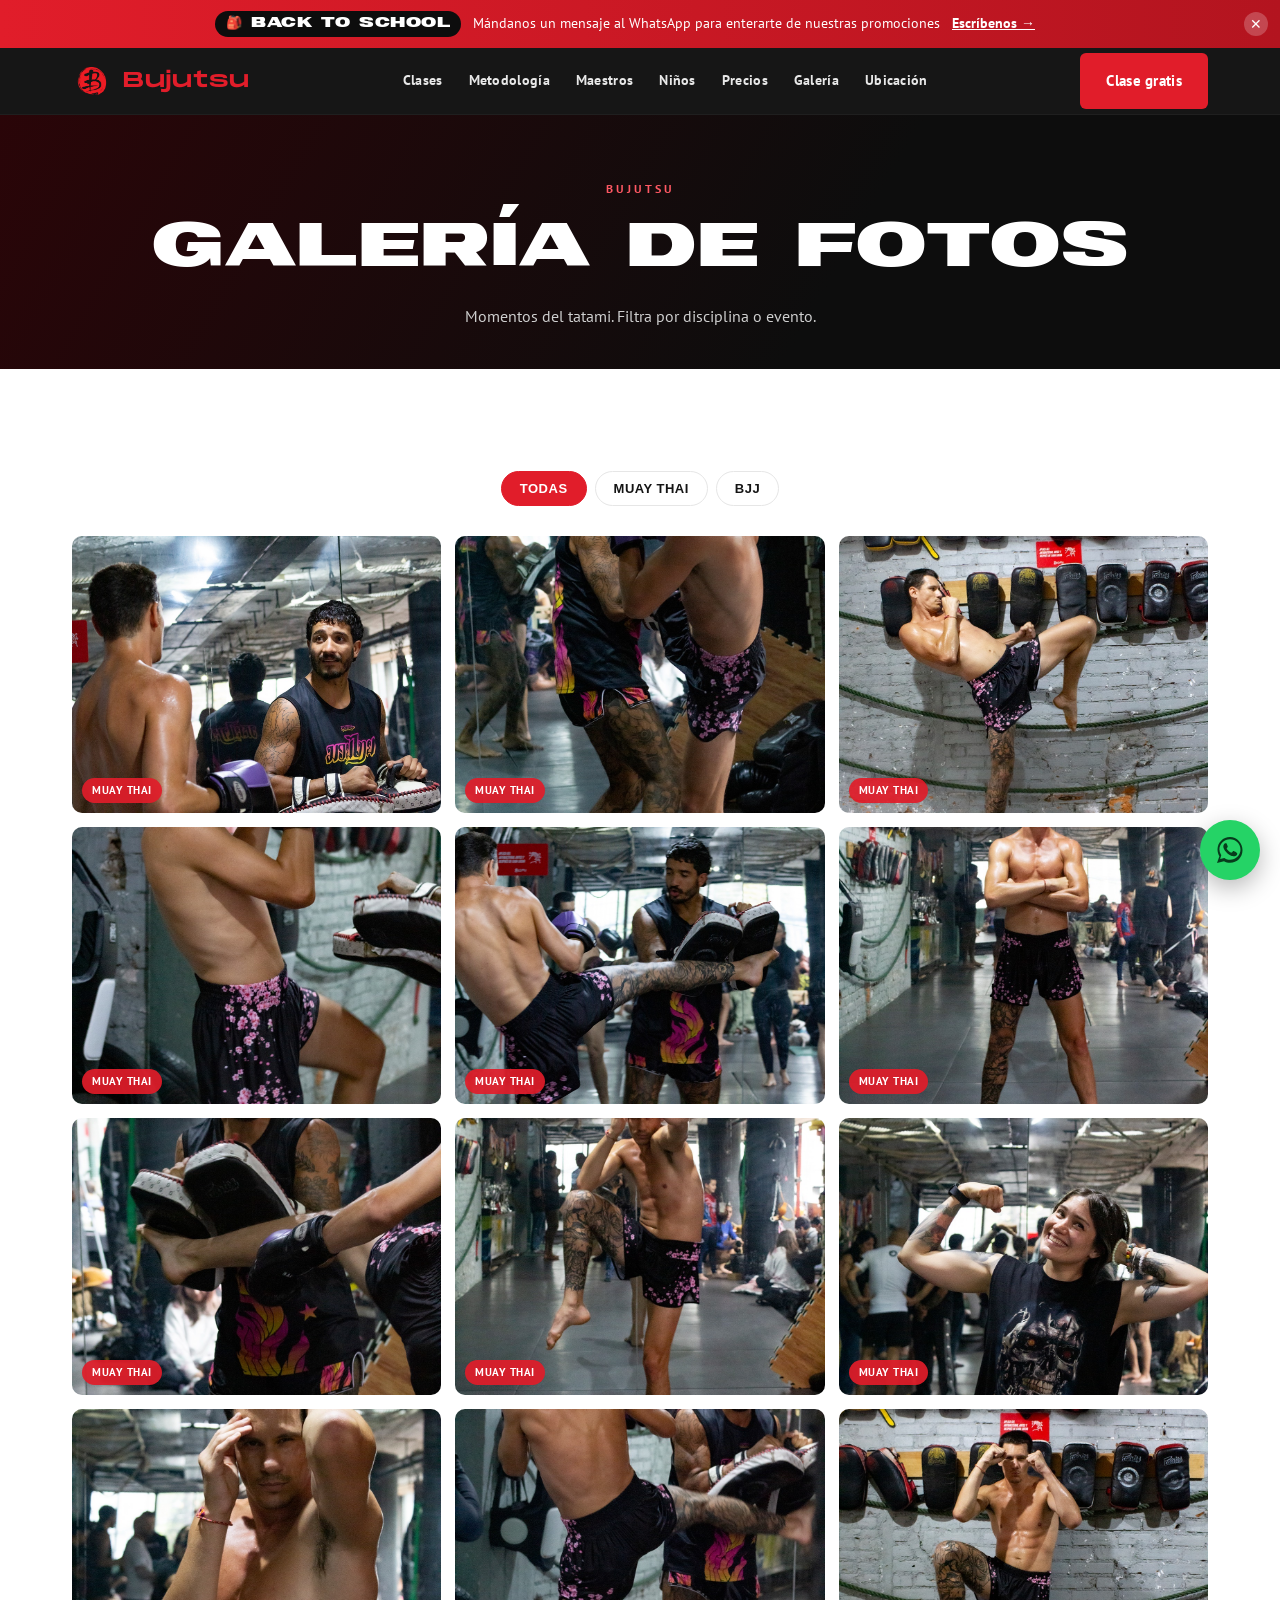
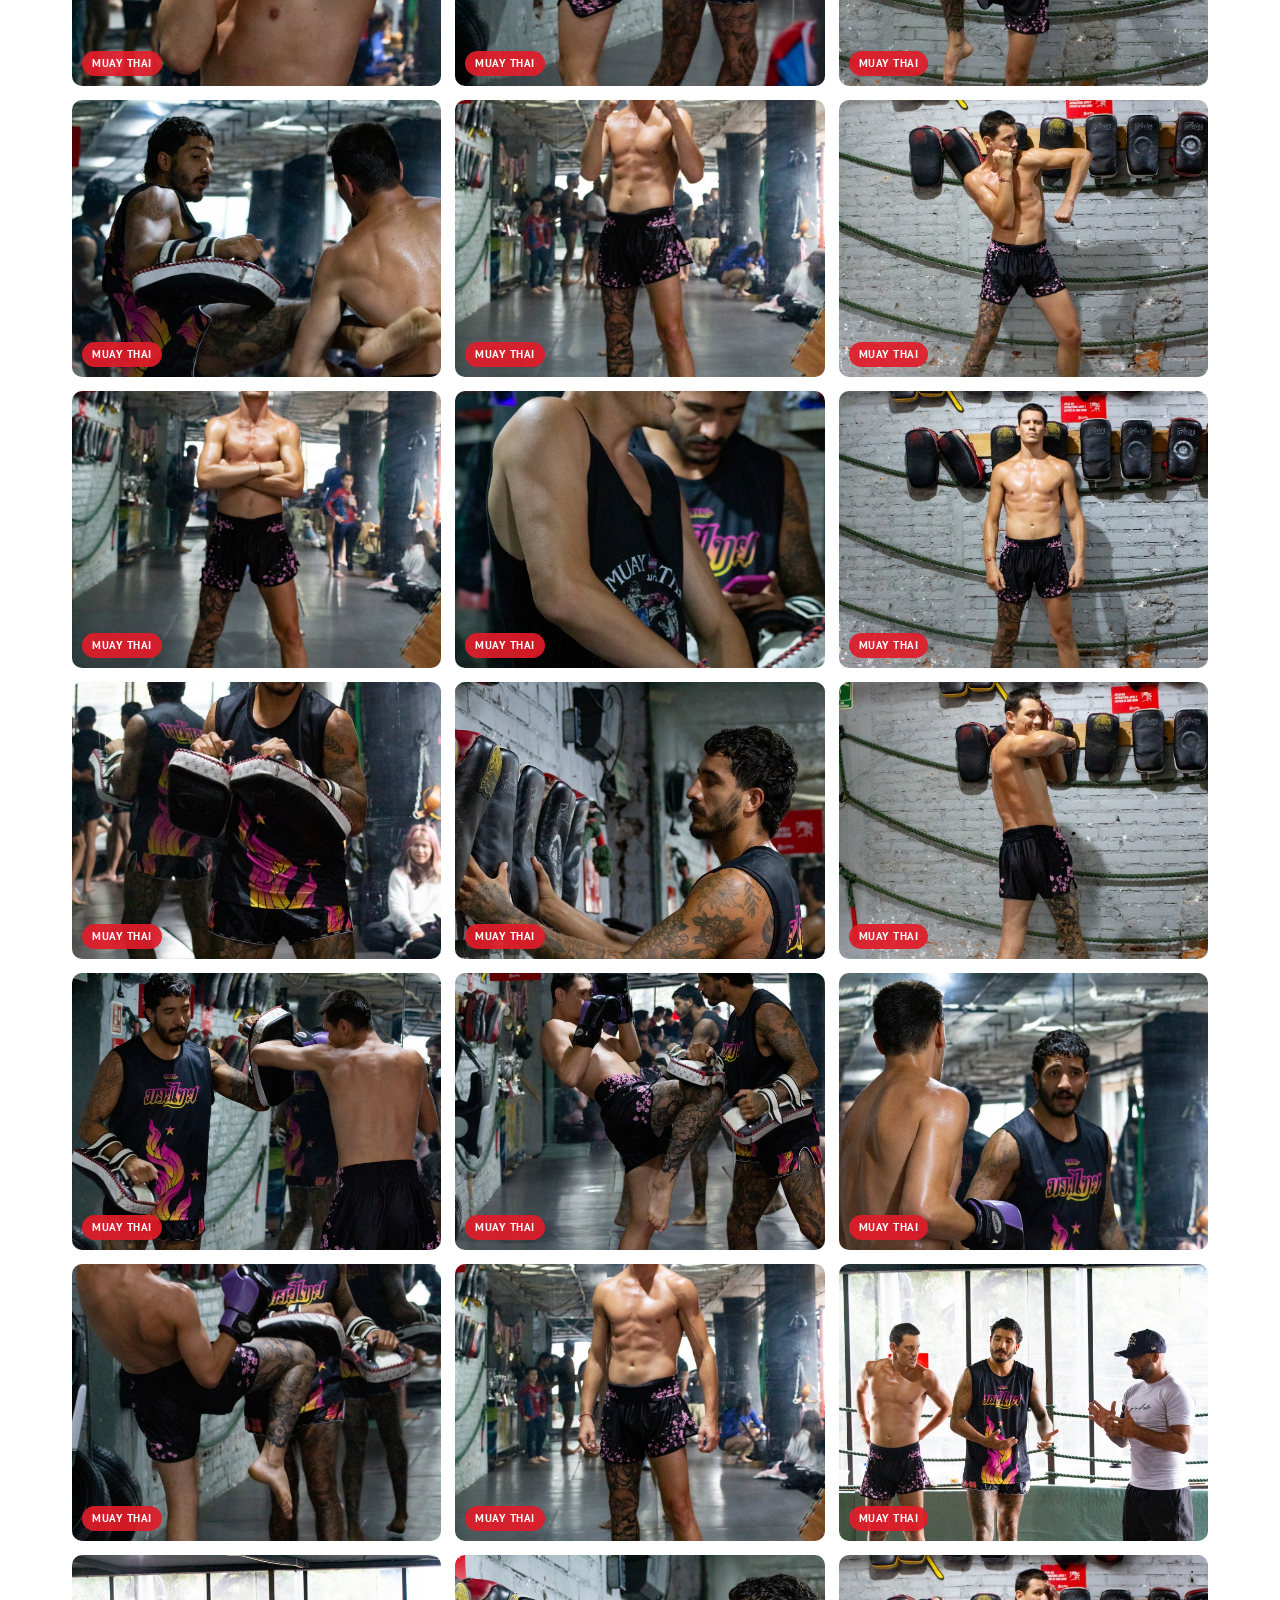
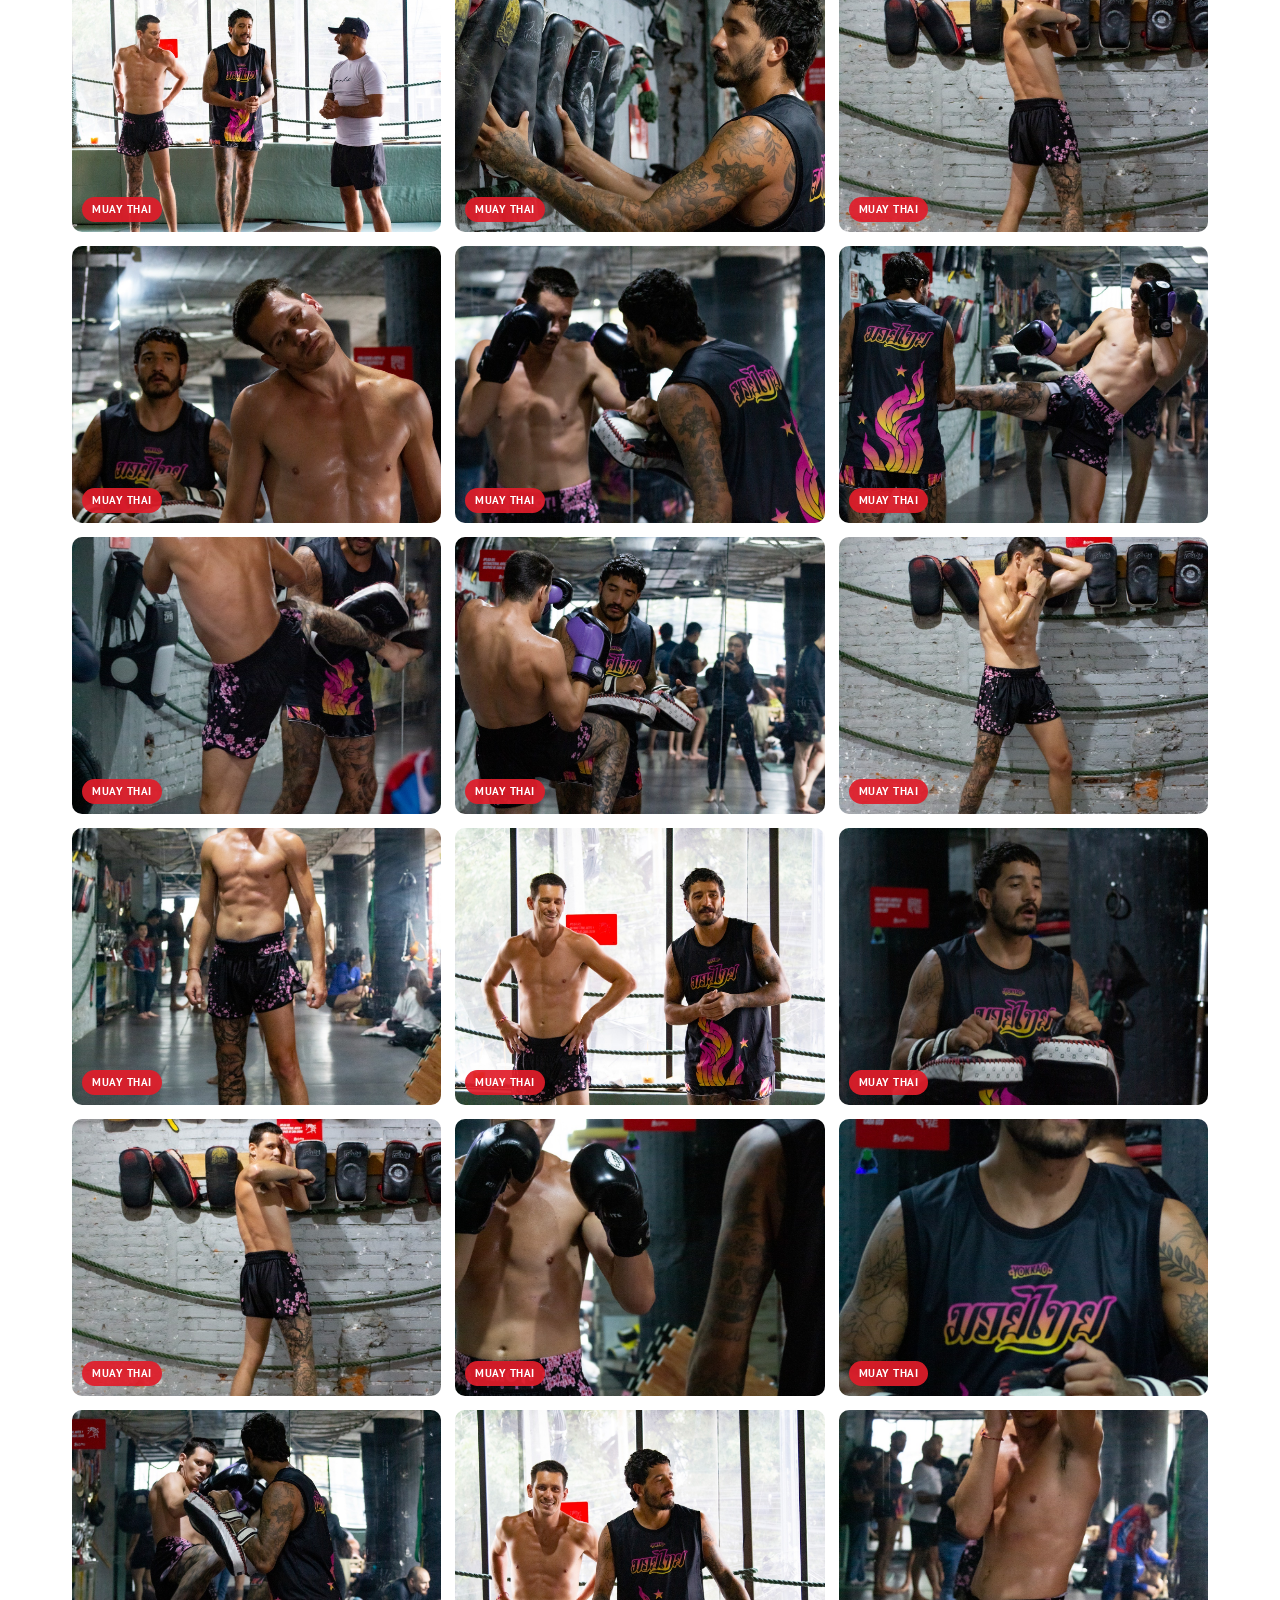
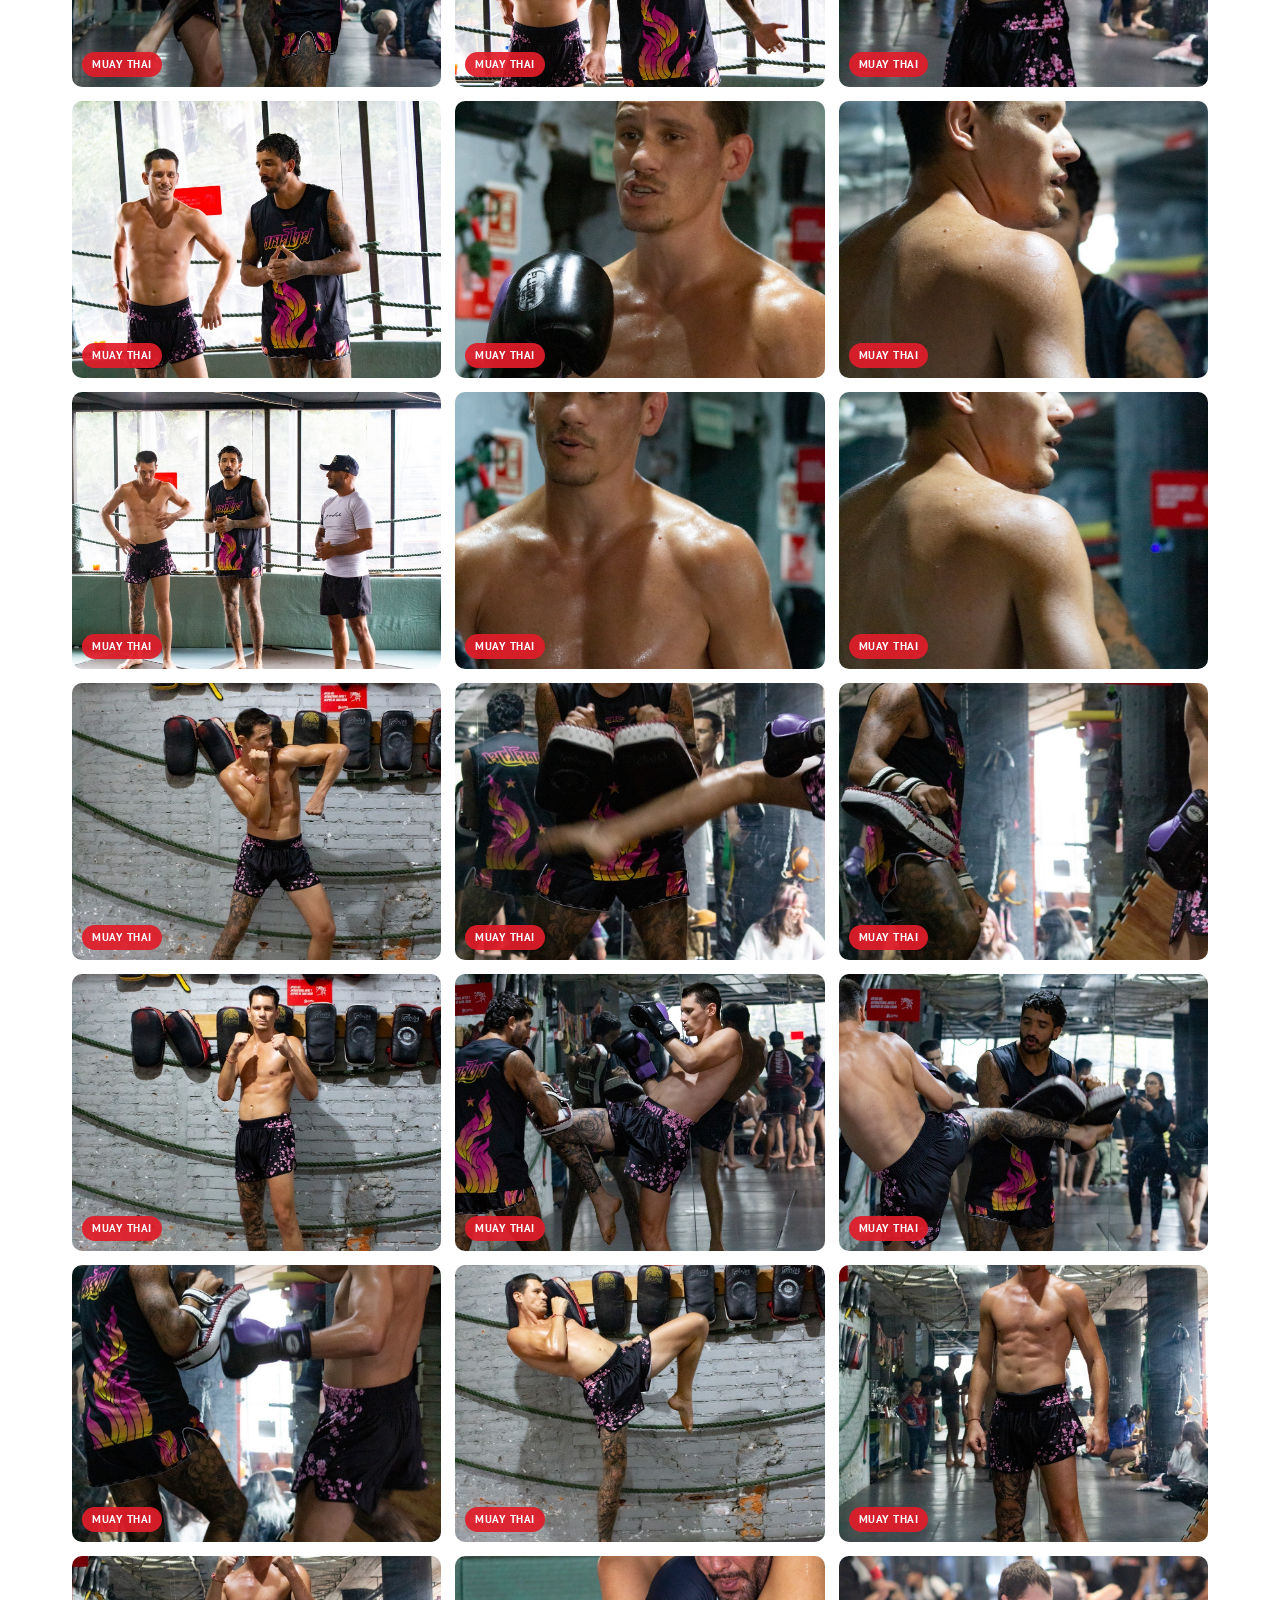
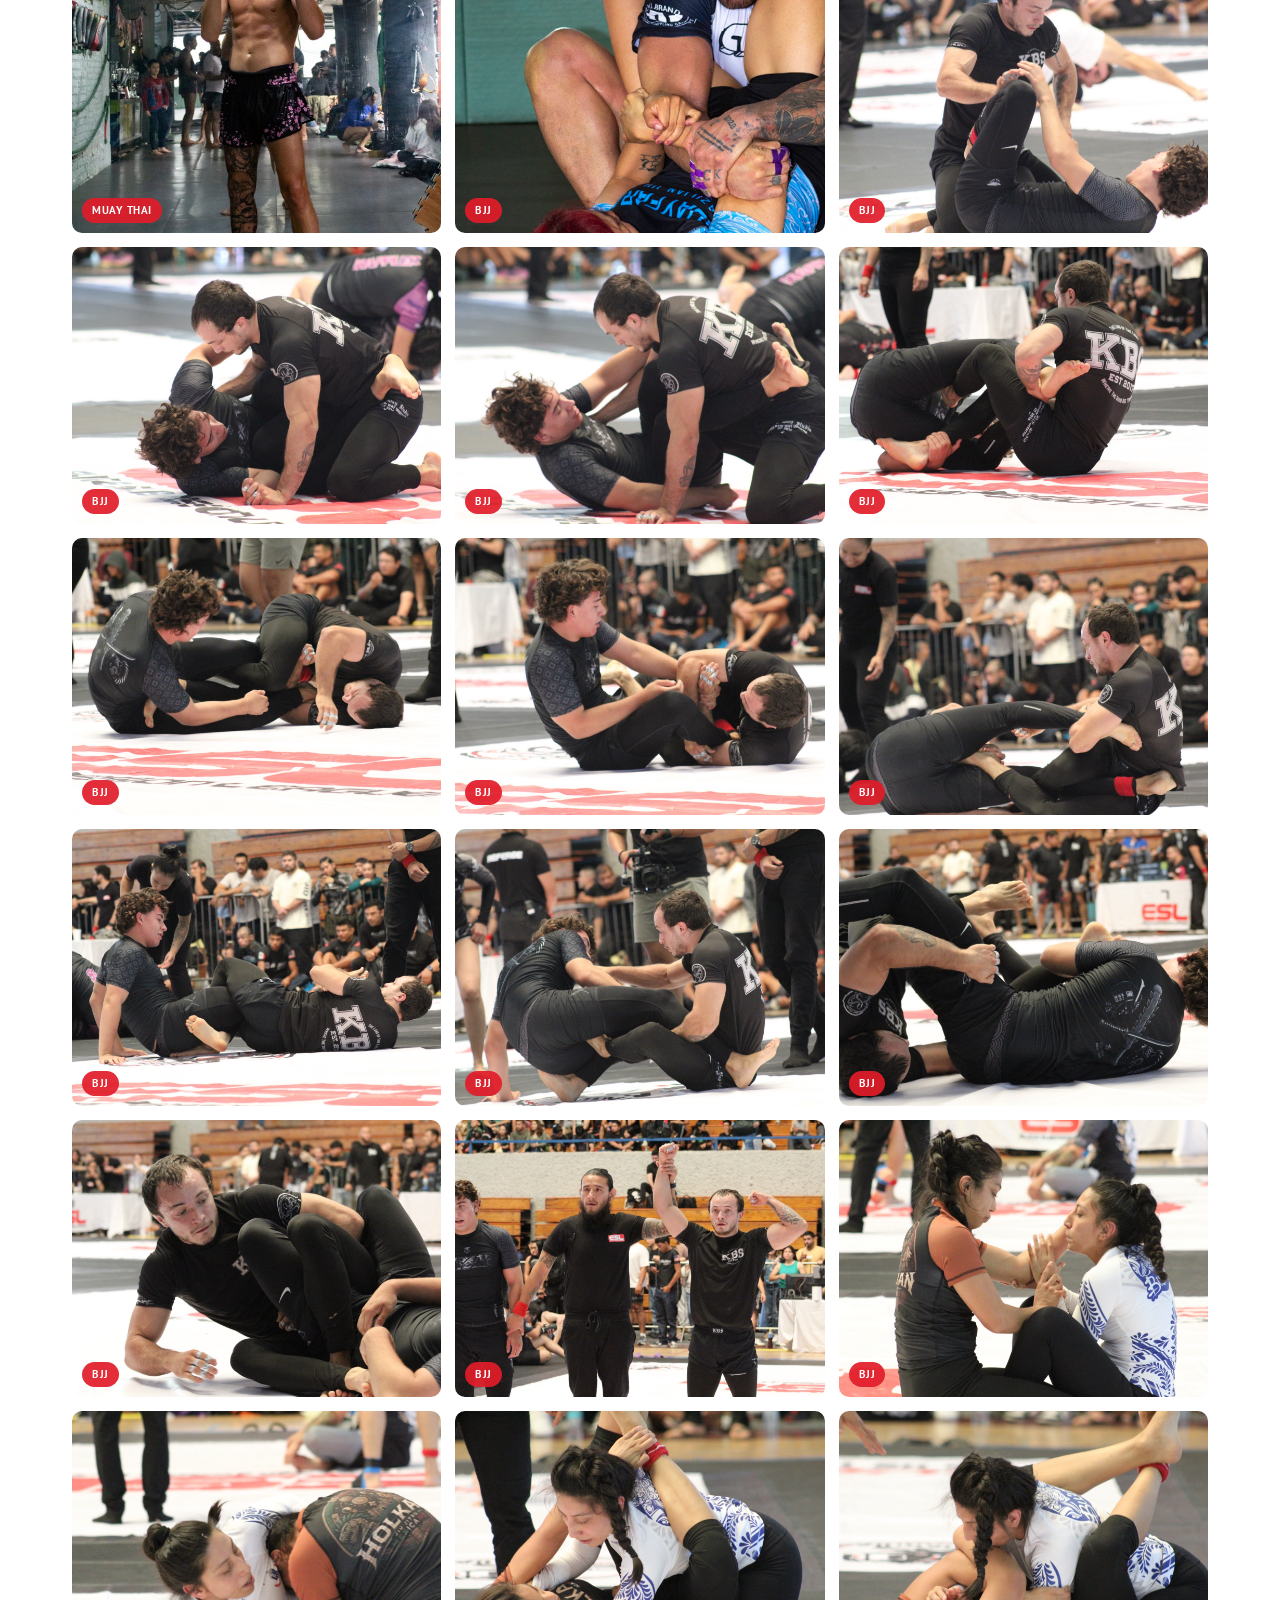
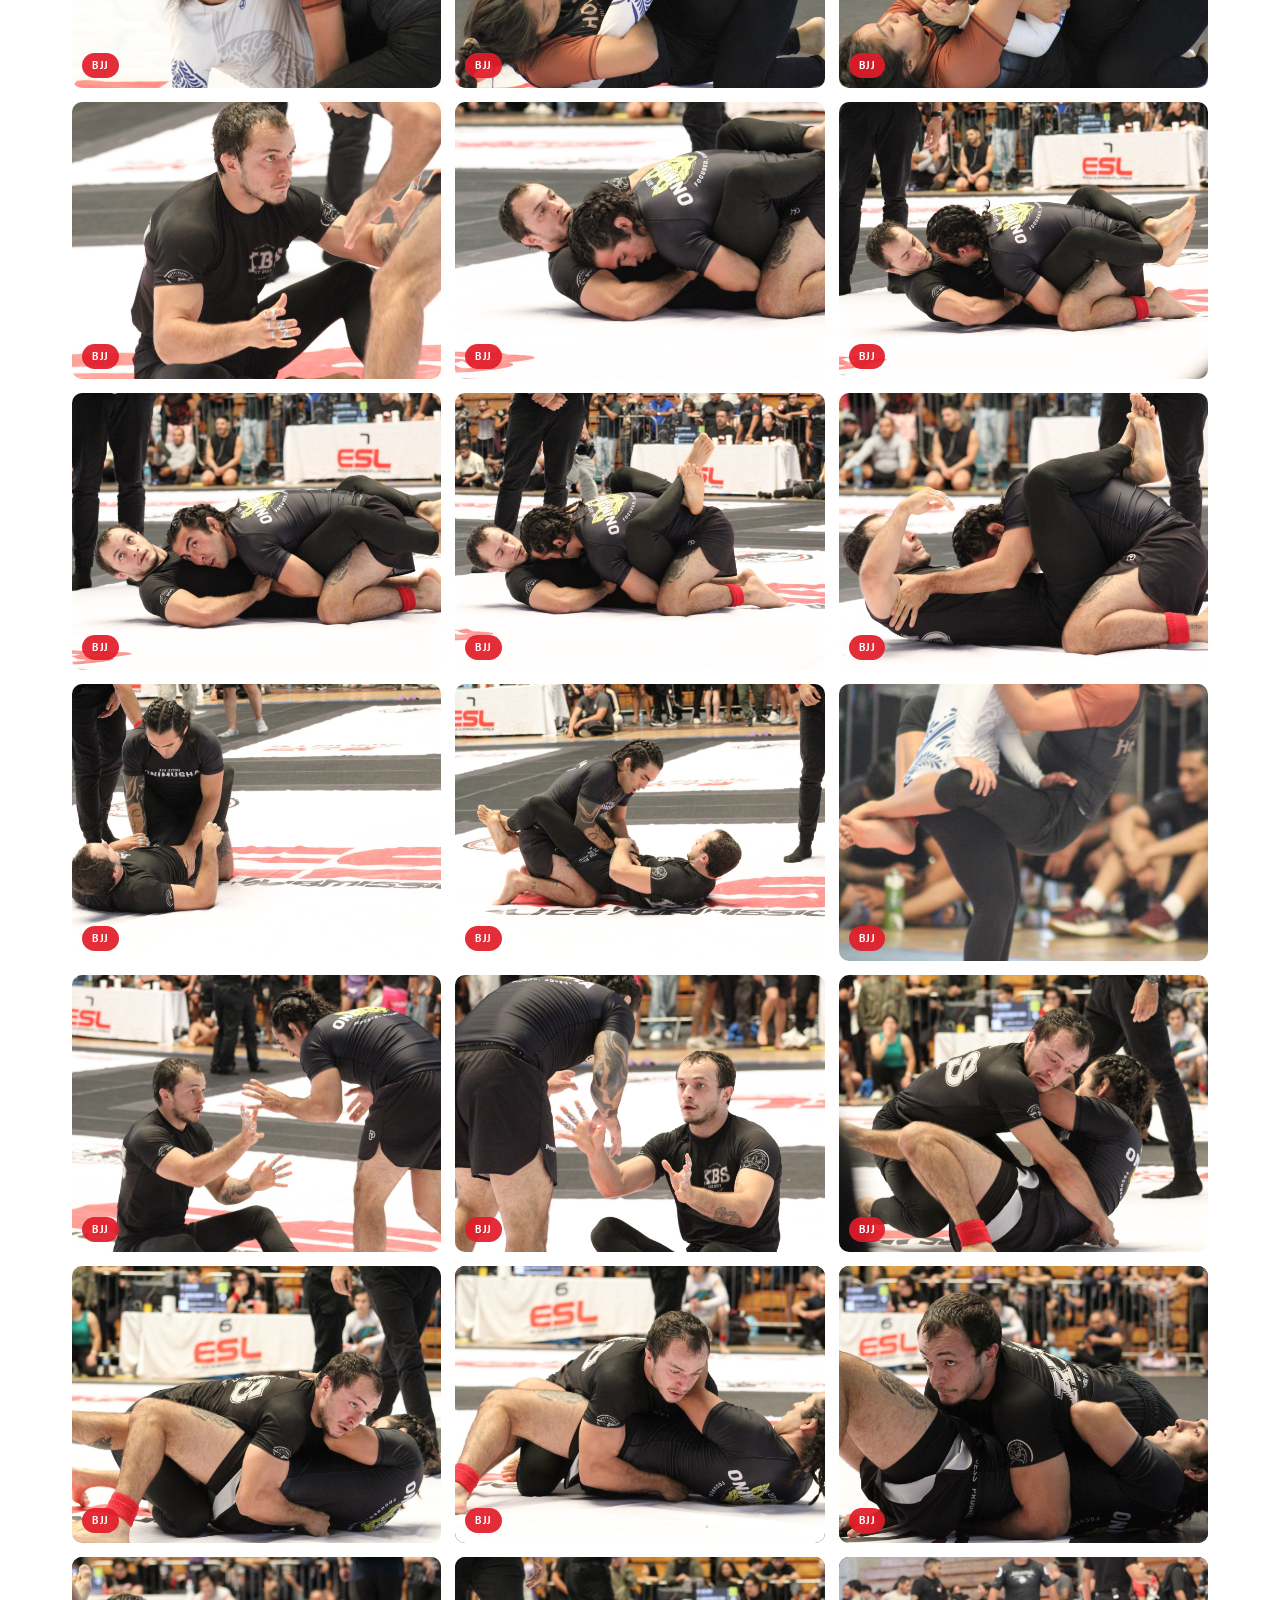
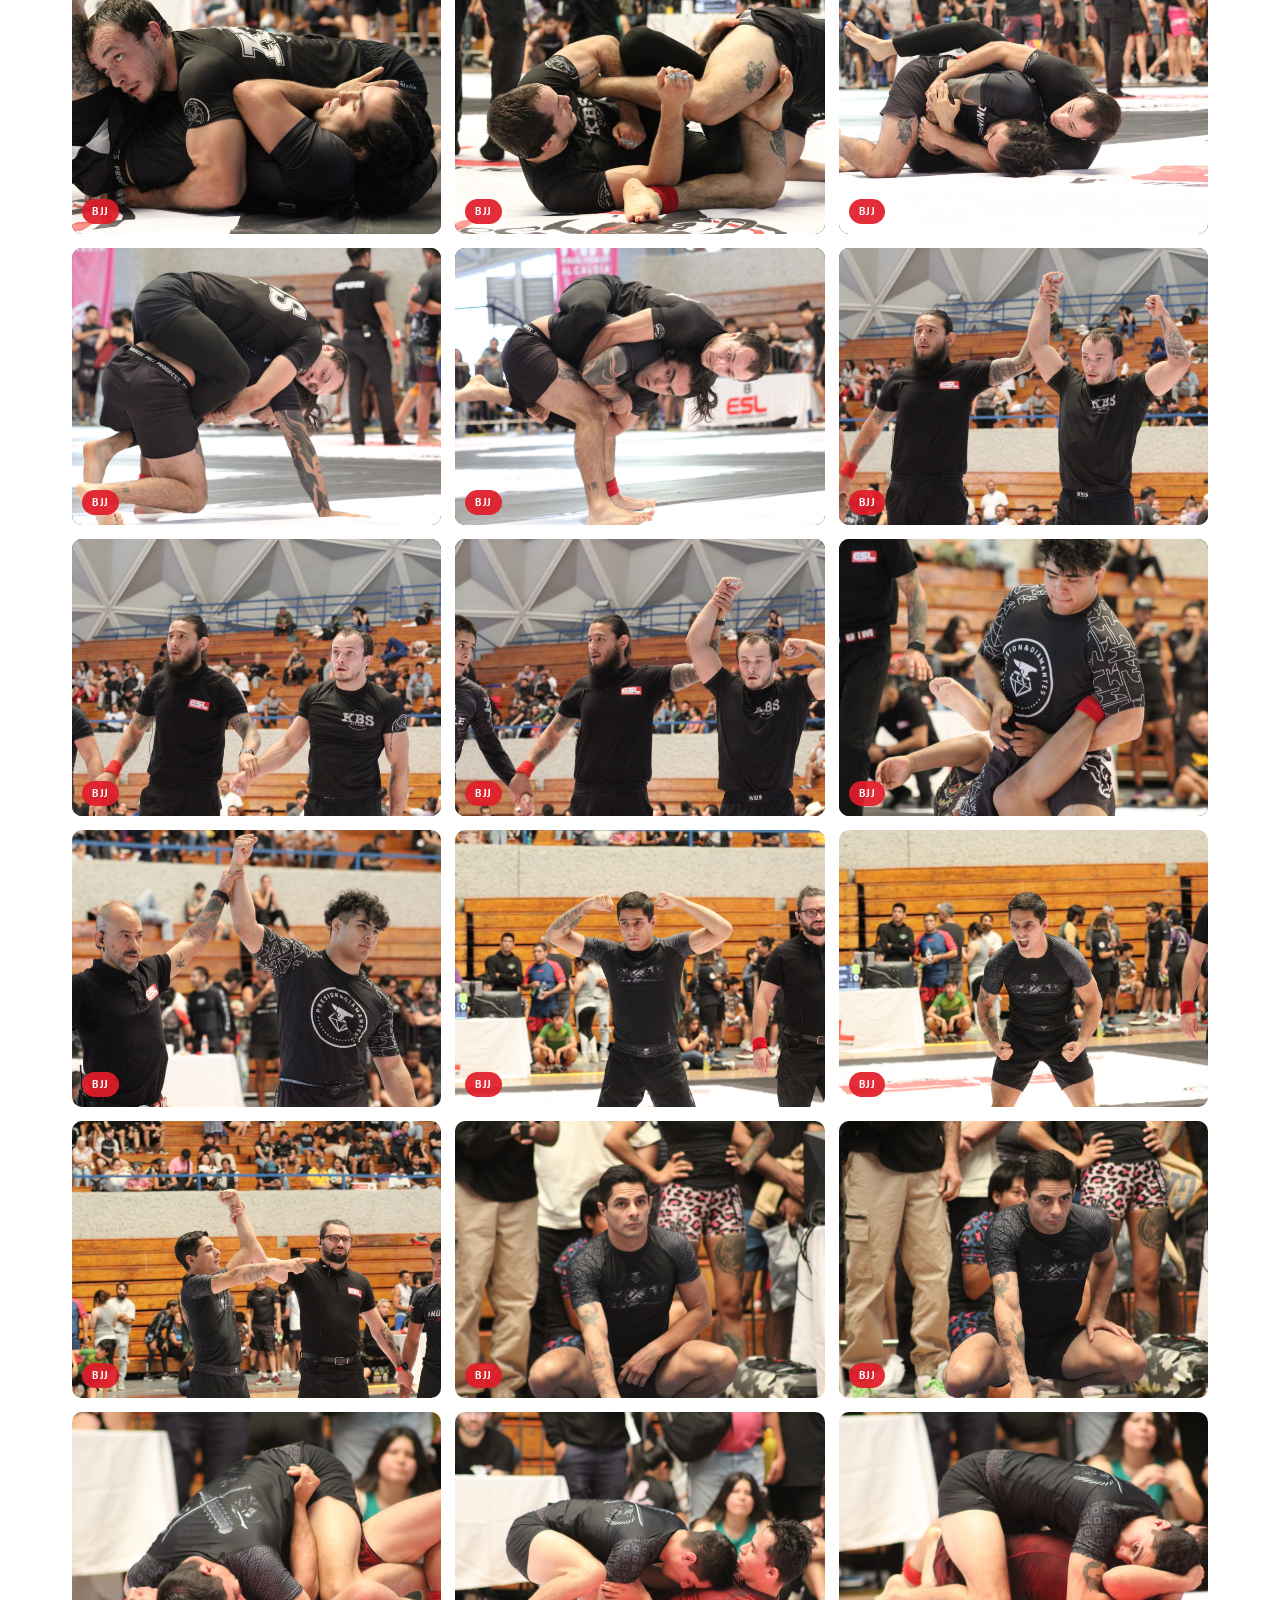
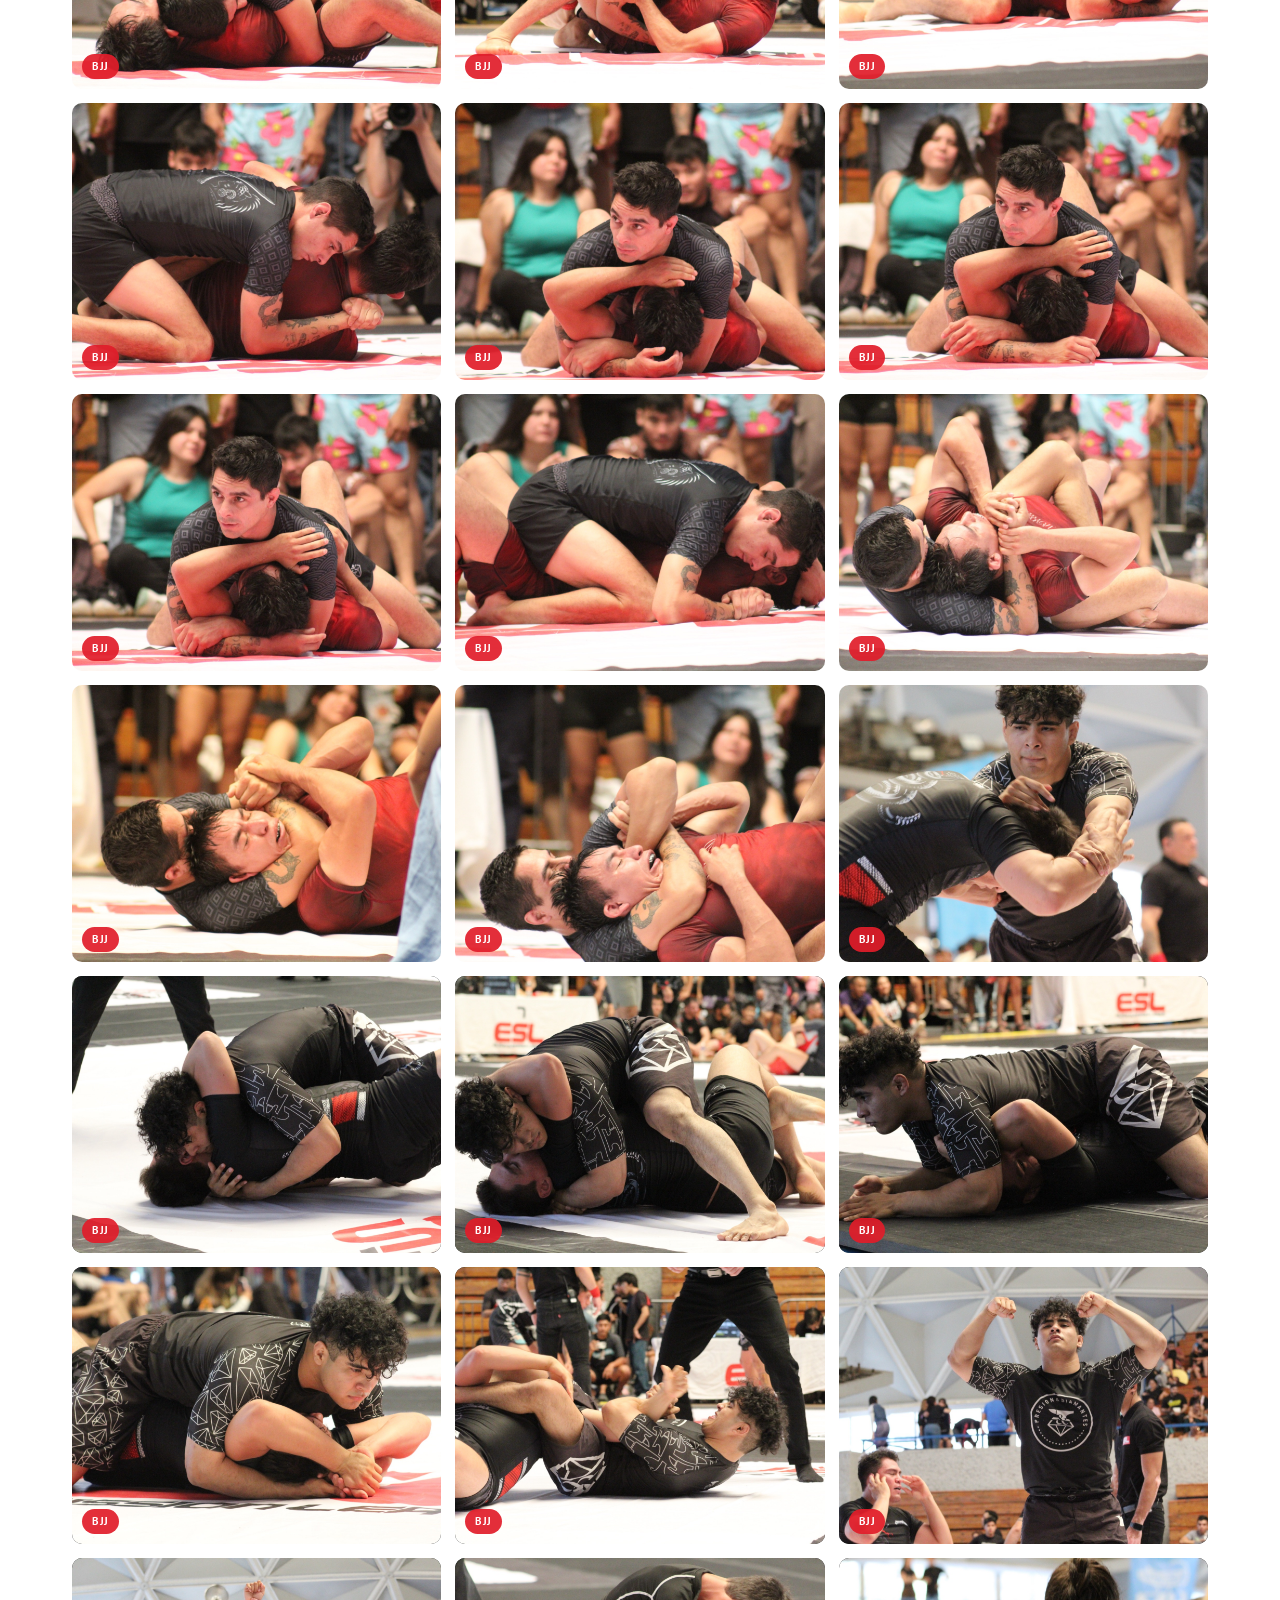
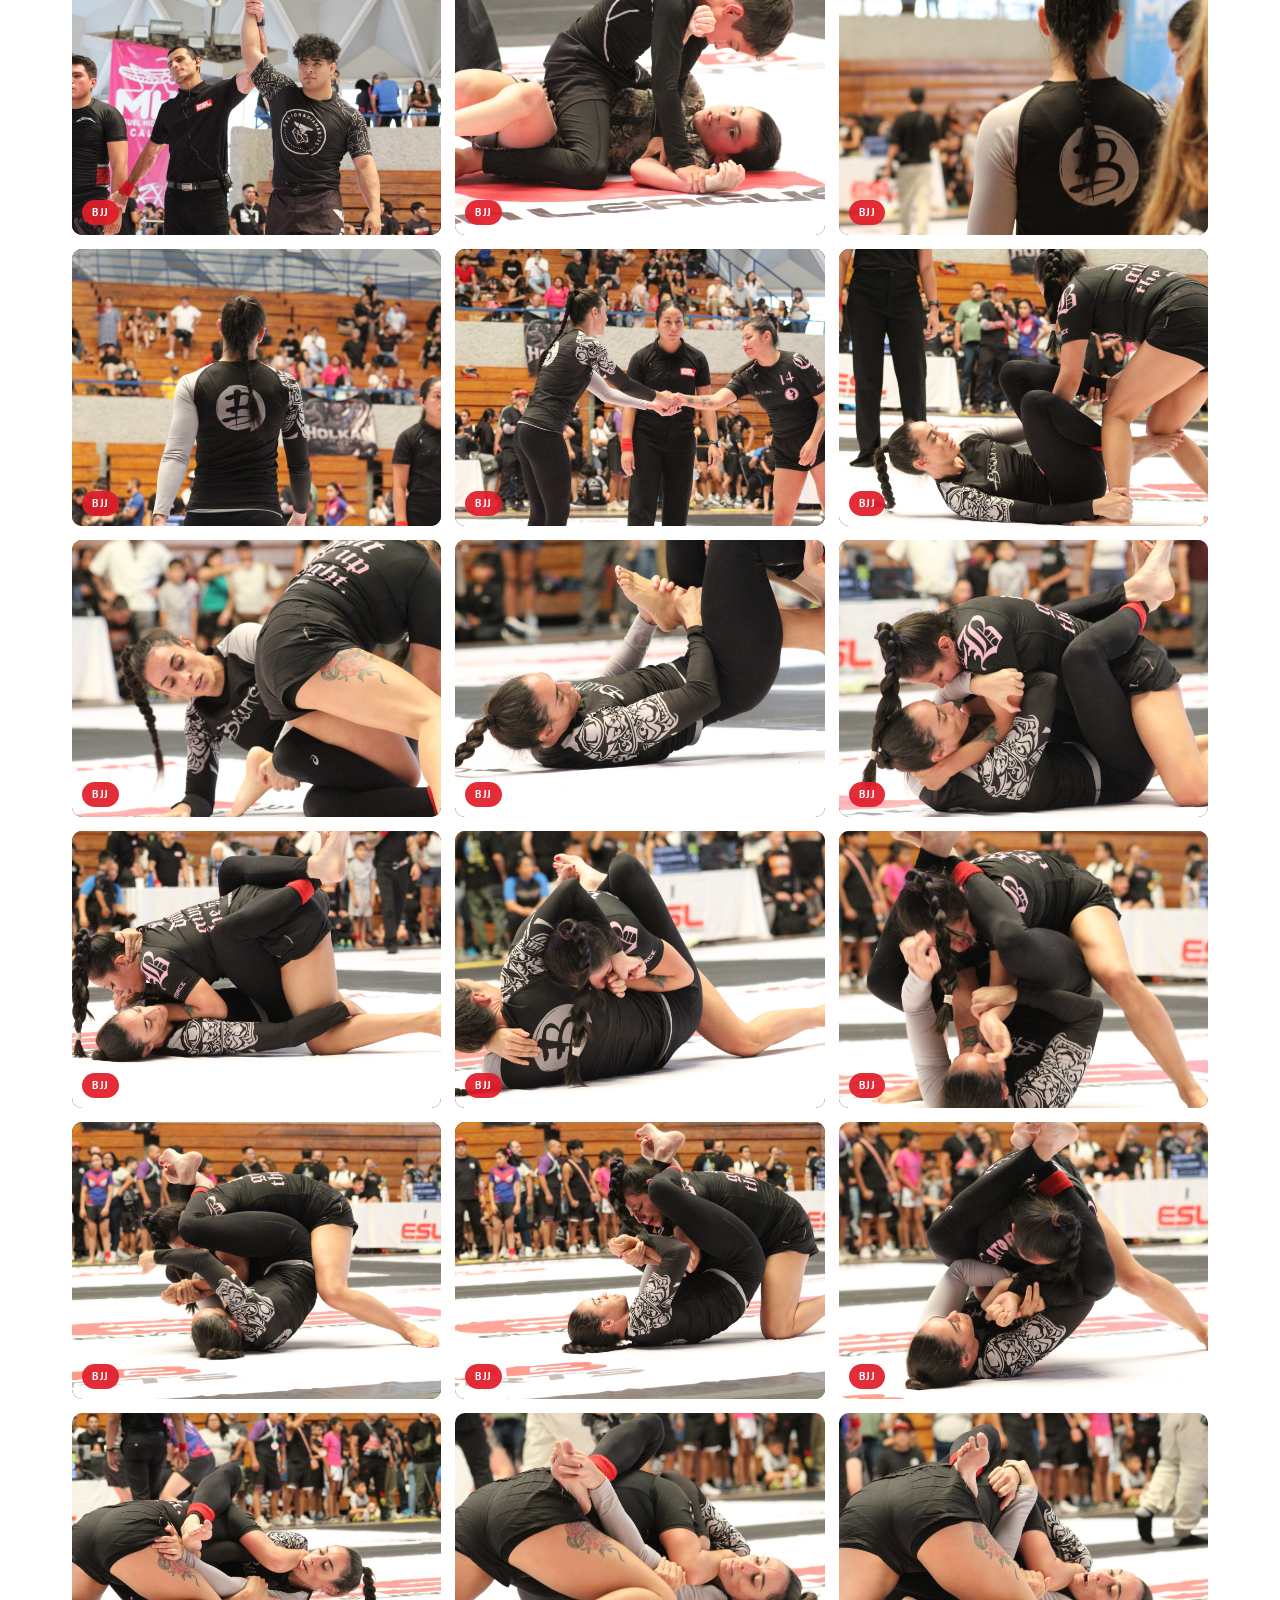
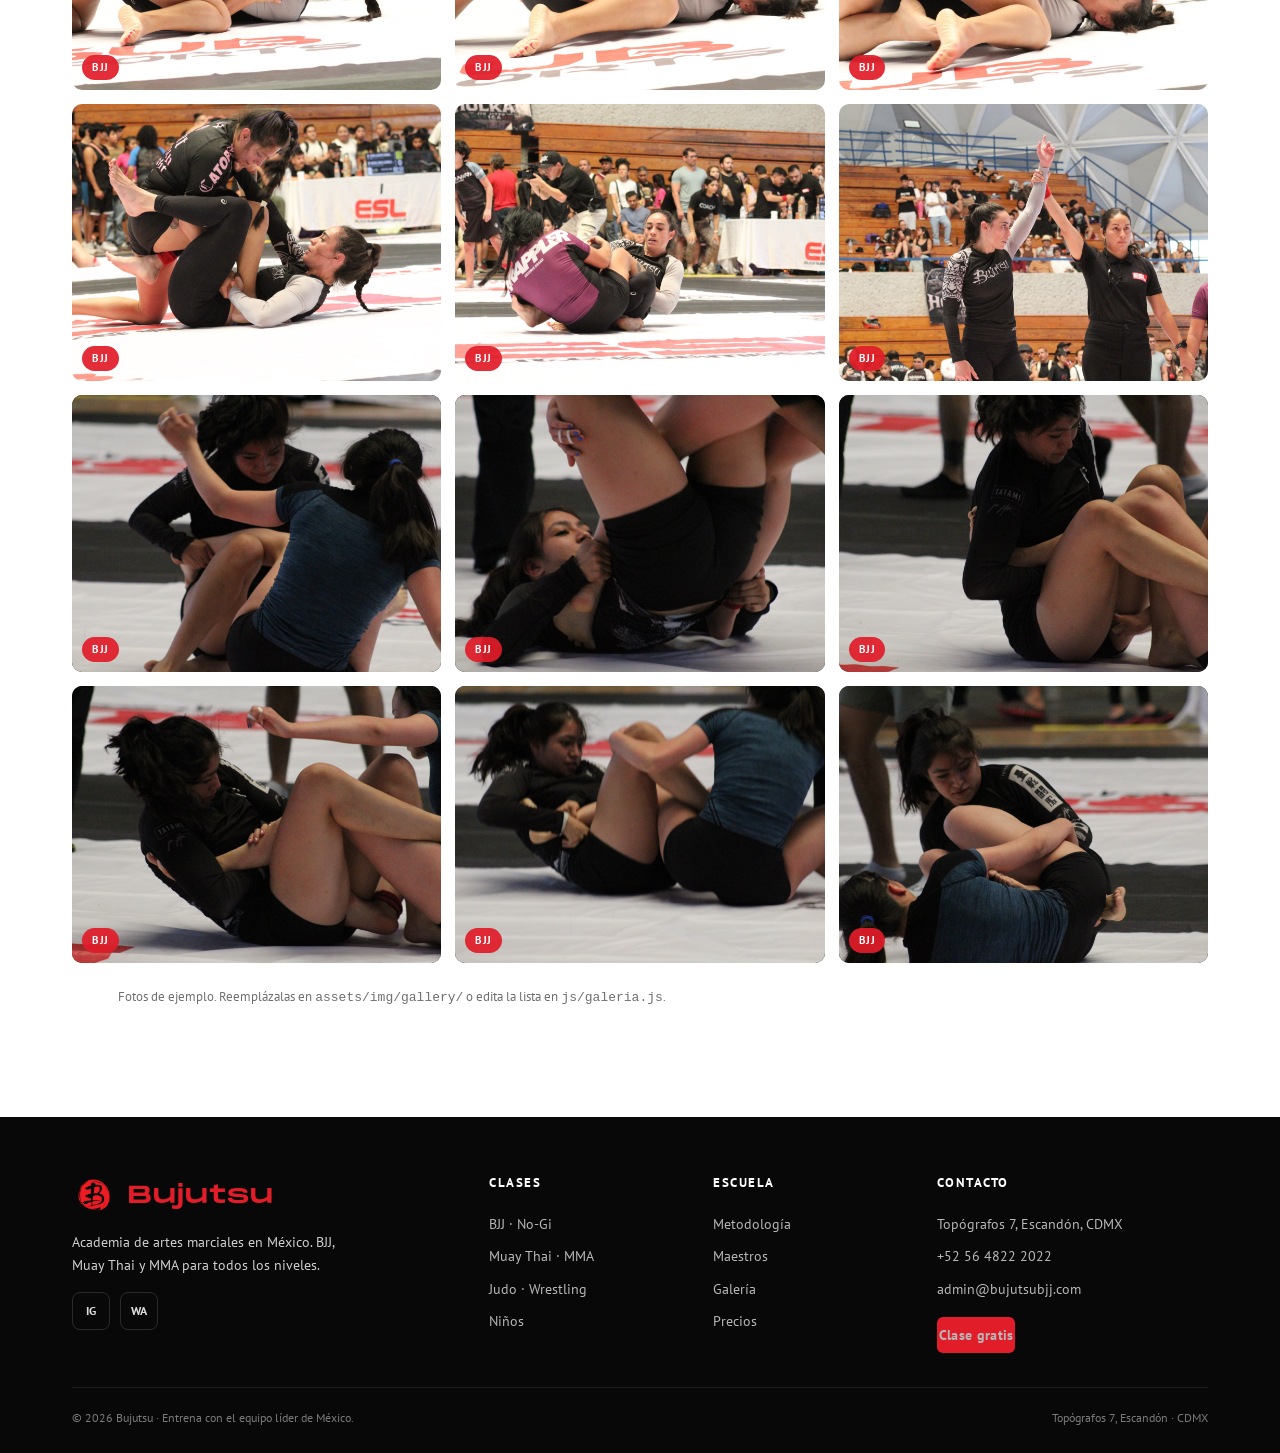
==== commit 188b774f: "Imágenes de disciplina limpias, tags BJJ y footer" ====
--- a/galeria.html
+++ b/galeria.html
@@ -92,7 +92,7 @@
     </div>
     <div class="ft-bottom">
       <span>© 2026 Bujutsu · Entrena con el equipo líder de México.</span>
-      <span>Diseño responsivo · Escritorio & Móvil</span>
+      <span>Topógrafos 7, Escandón · CDMX</span>
     </div>
   </div>
 </footer>
--- a/css/styles.css
+++ b/css/styles.css
@@ -420,3 +420,18 @@
 .promo-close:hover{ background:rgba(0,0,0,.35); }
 @media (max-width:560px){ .promo-bar{ font-size:12.5px; padding:10px 40px 10px 12px; }
   .promo-bar .promo-cta{ display:none; } }
+
+/* ============================================================
+   Popup de promoción (flyer)
+   ============================================================ */
+.promo-modal{ position:fixed; inset:0; z-index:130; background:rgba(0,0,0,.82);
+  display:none; align-items:center; justify-content:center; padding:20px; }
+.promo-modal.open{ display:flex; }
+.promo-modal-card{ position:relative; max-width:440px; width:100%; background:#0d0d0d;
+  border-radius:14px; overflow:hidden; box-shadow:0 24px 70px rgba(0,0,0,.55); }
+.promo-modal-card img{ width:100%; height:auto; display:block; }
+.promo-modal-close{ position:absolute; top:10px; right:10px; z-index:2; width:38px; height:38px;
+  border-radius:50%; background:rgba(0,0,0,.55); color:#fff; border:0; cursor:pointer; font-size:18px;
+  display:flex; align-items:center; justify-content:center; }
+.promo-modal-close:hover{ background:var(--red); }
+.promo-modal-cta{ display:flex; justify-content:center; margin:14px; }
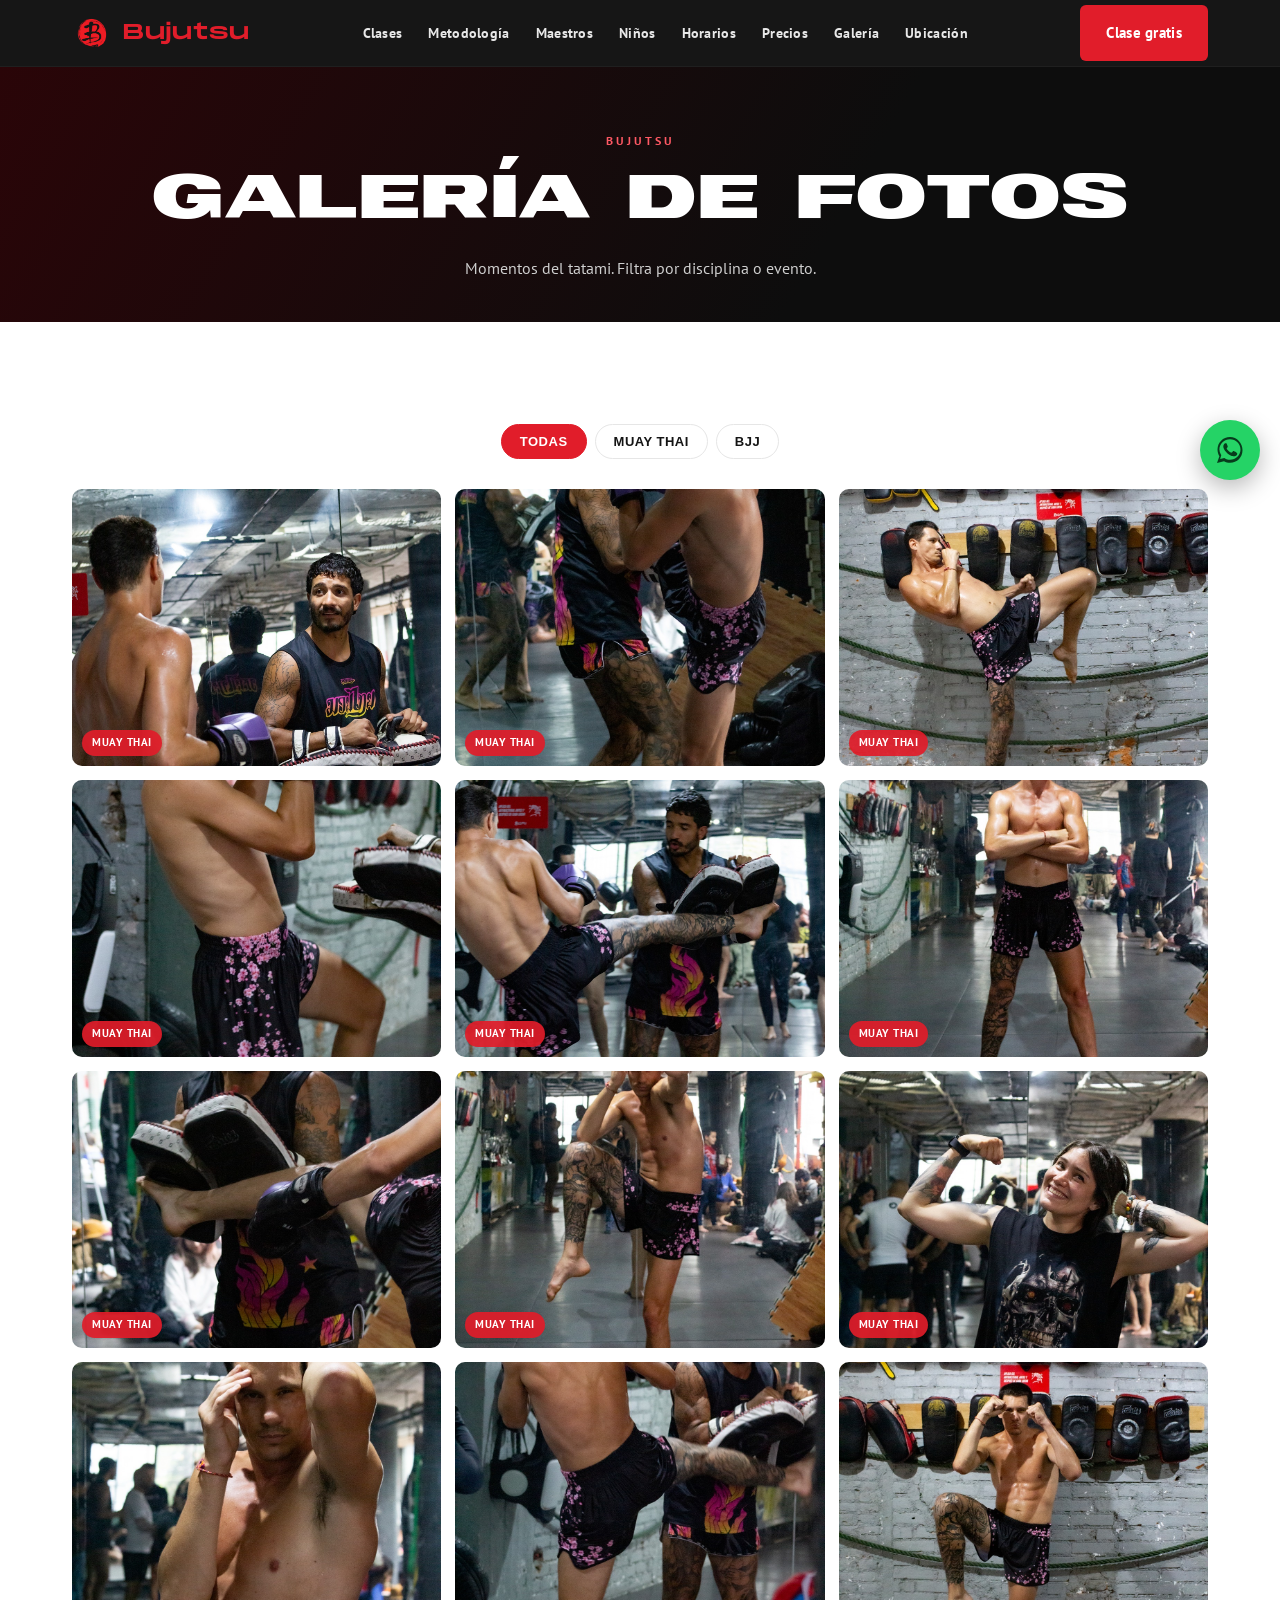
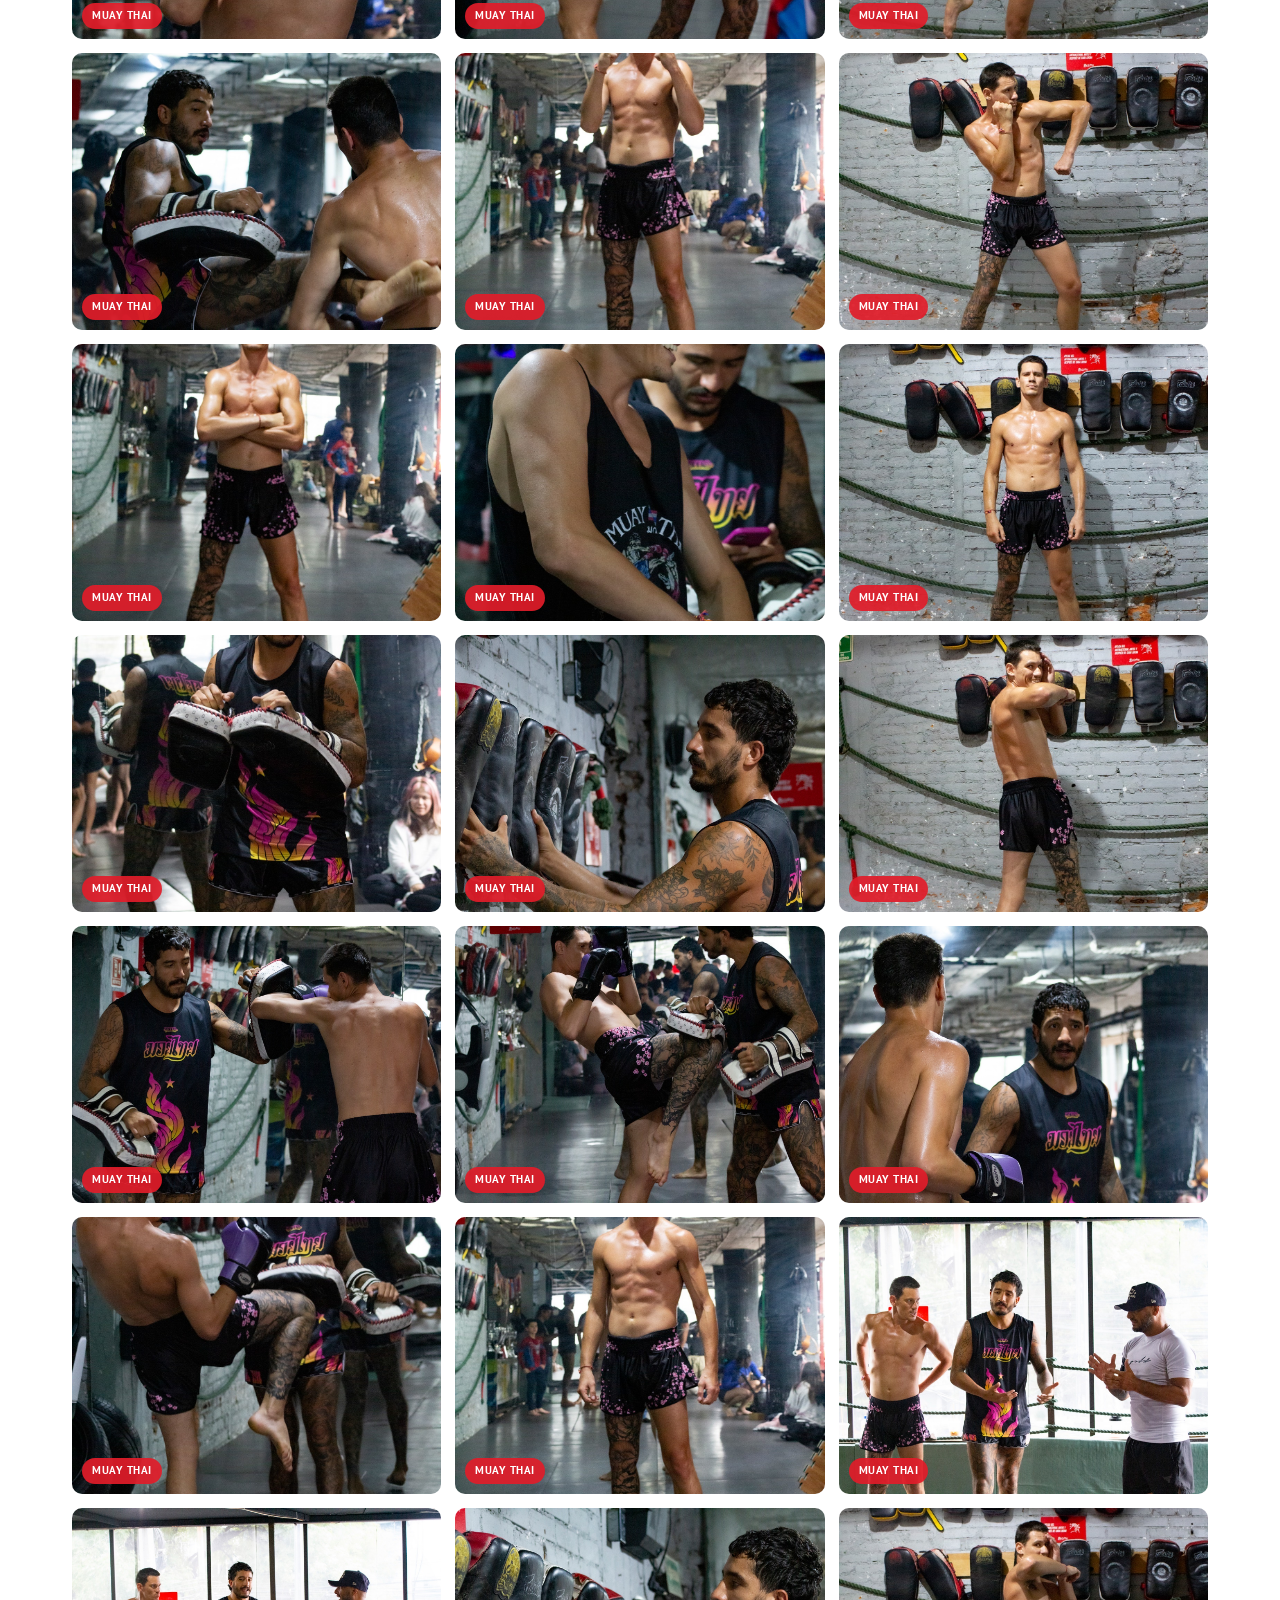
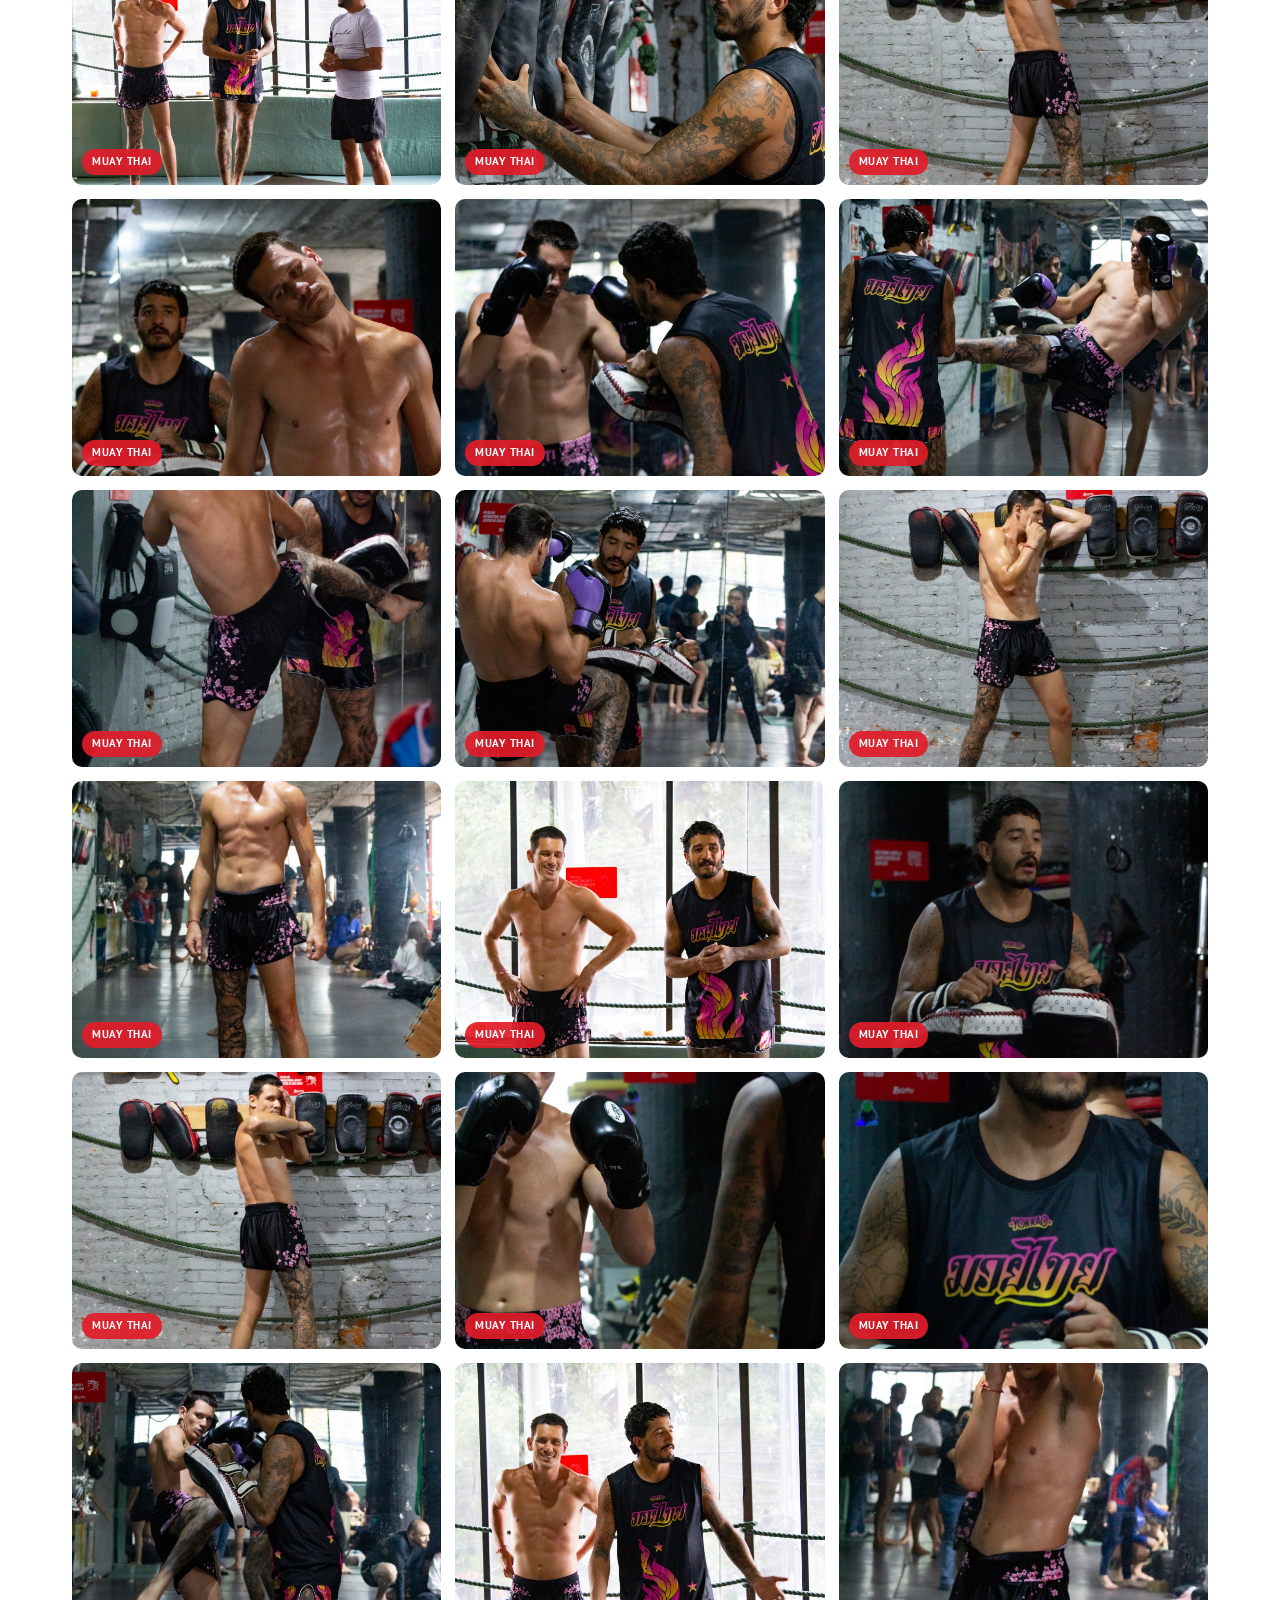
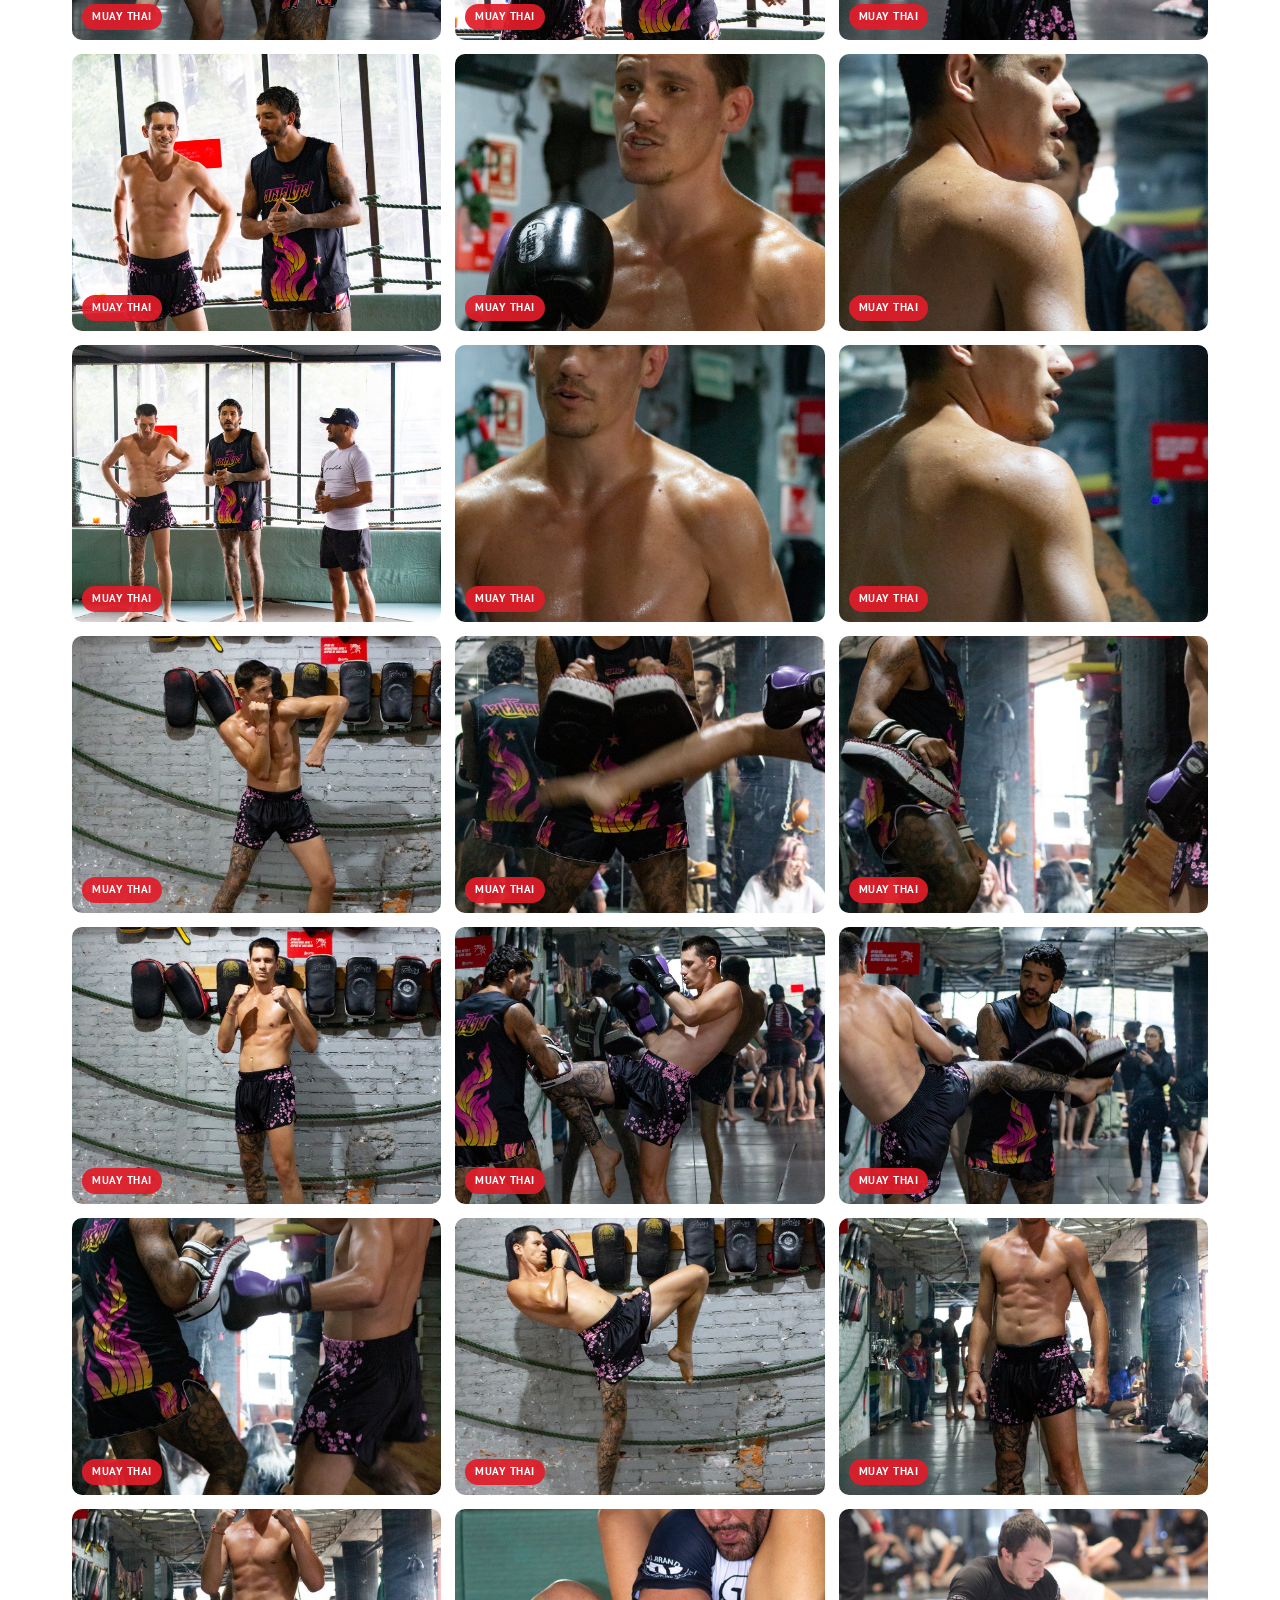
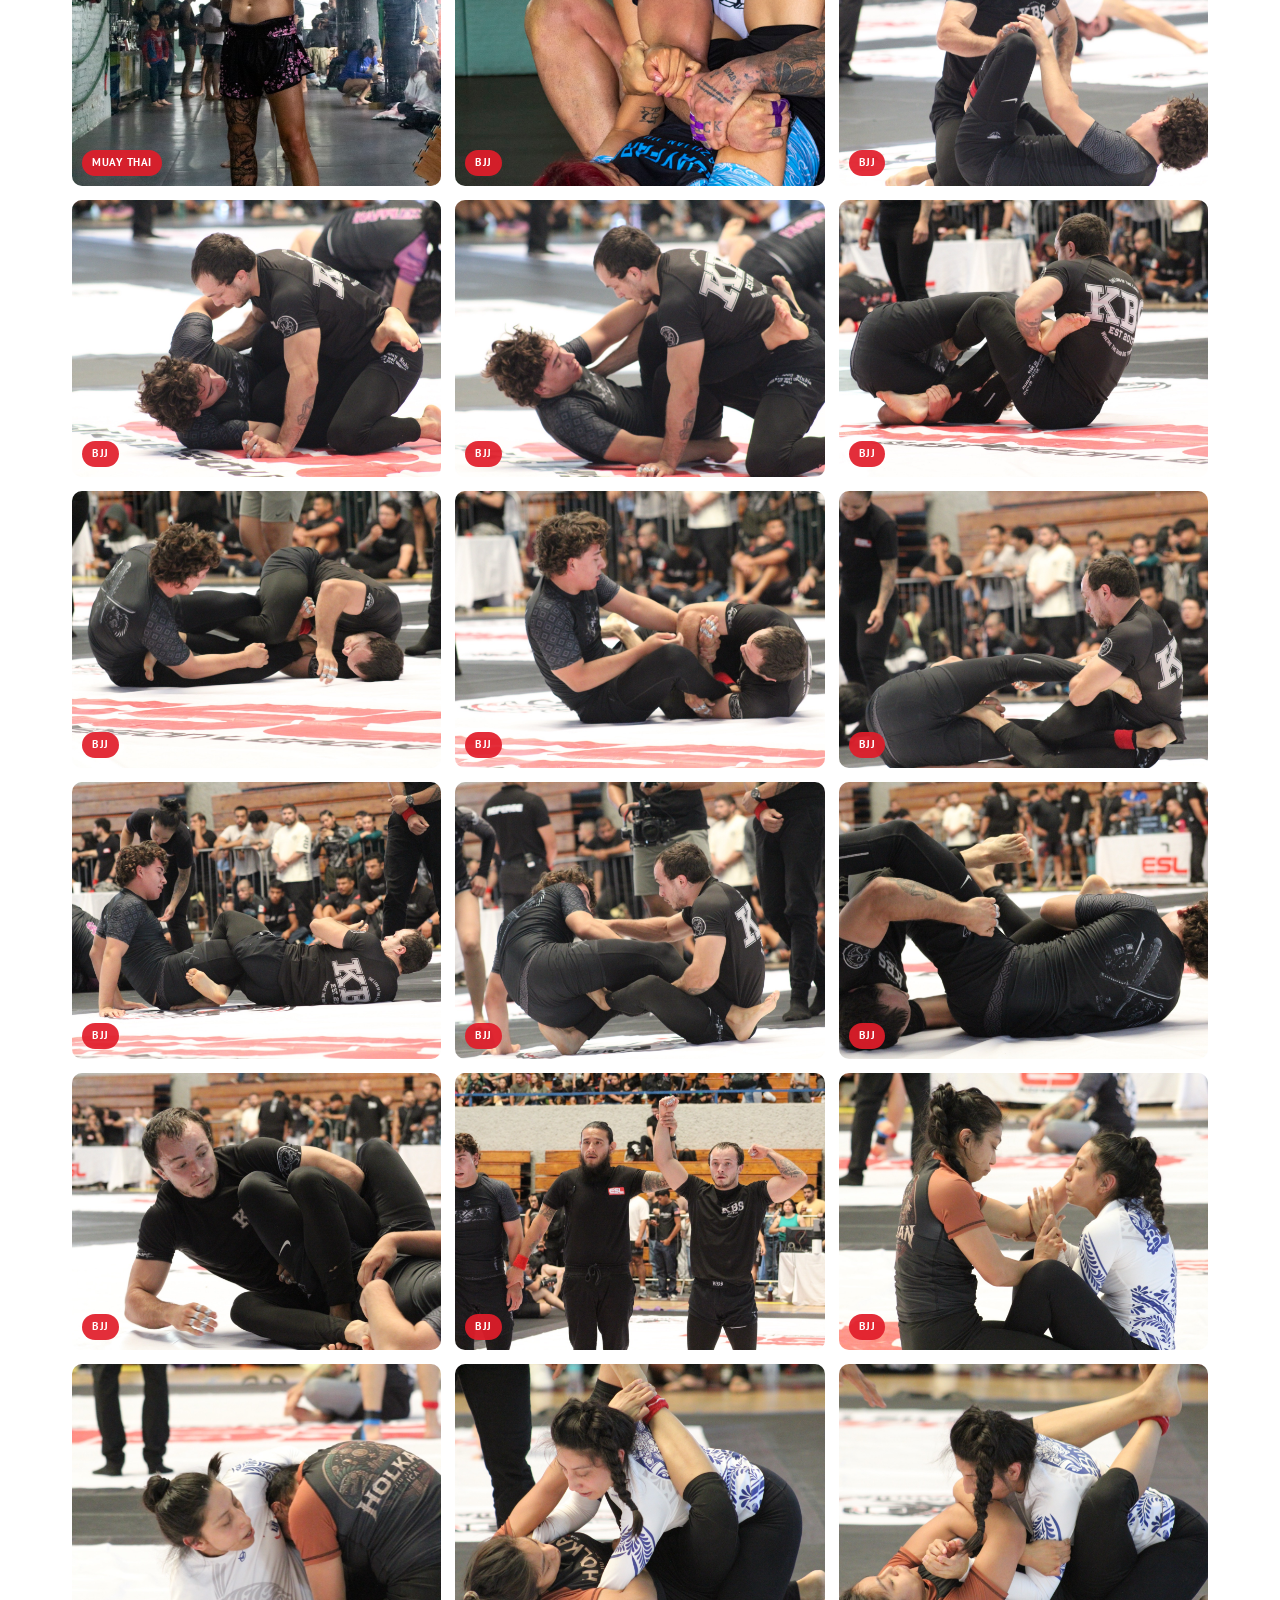
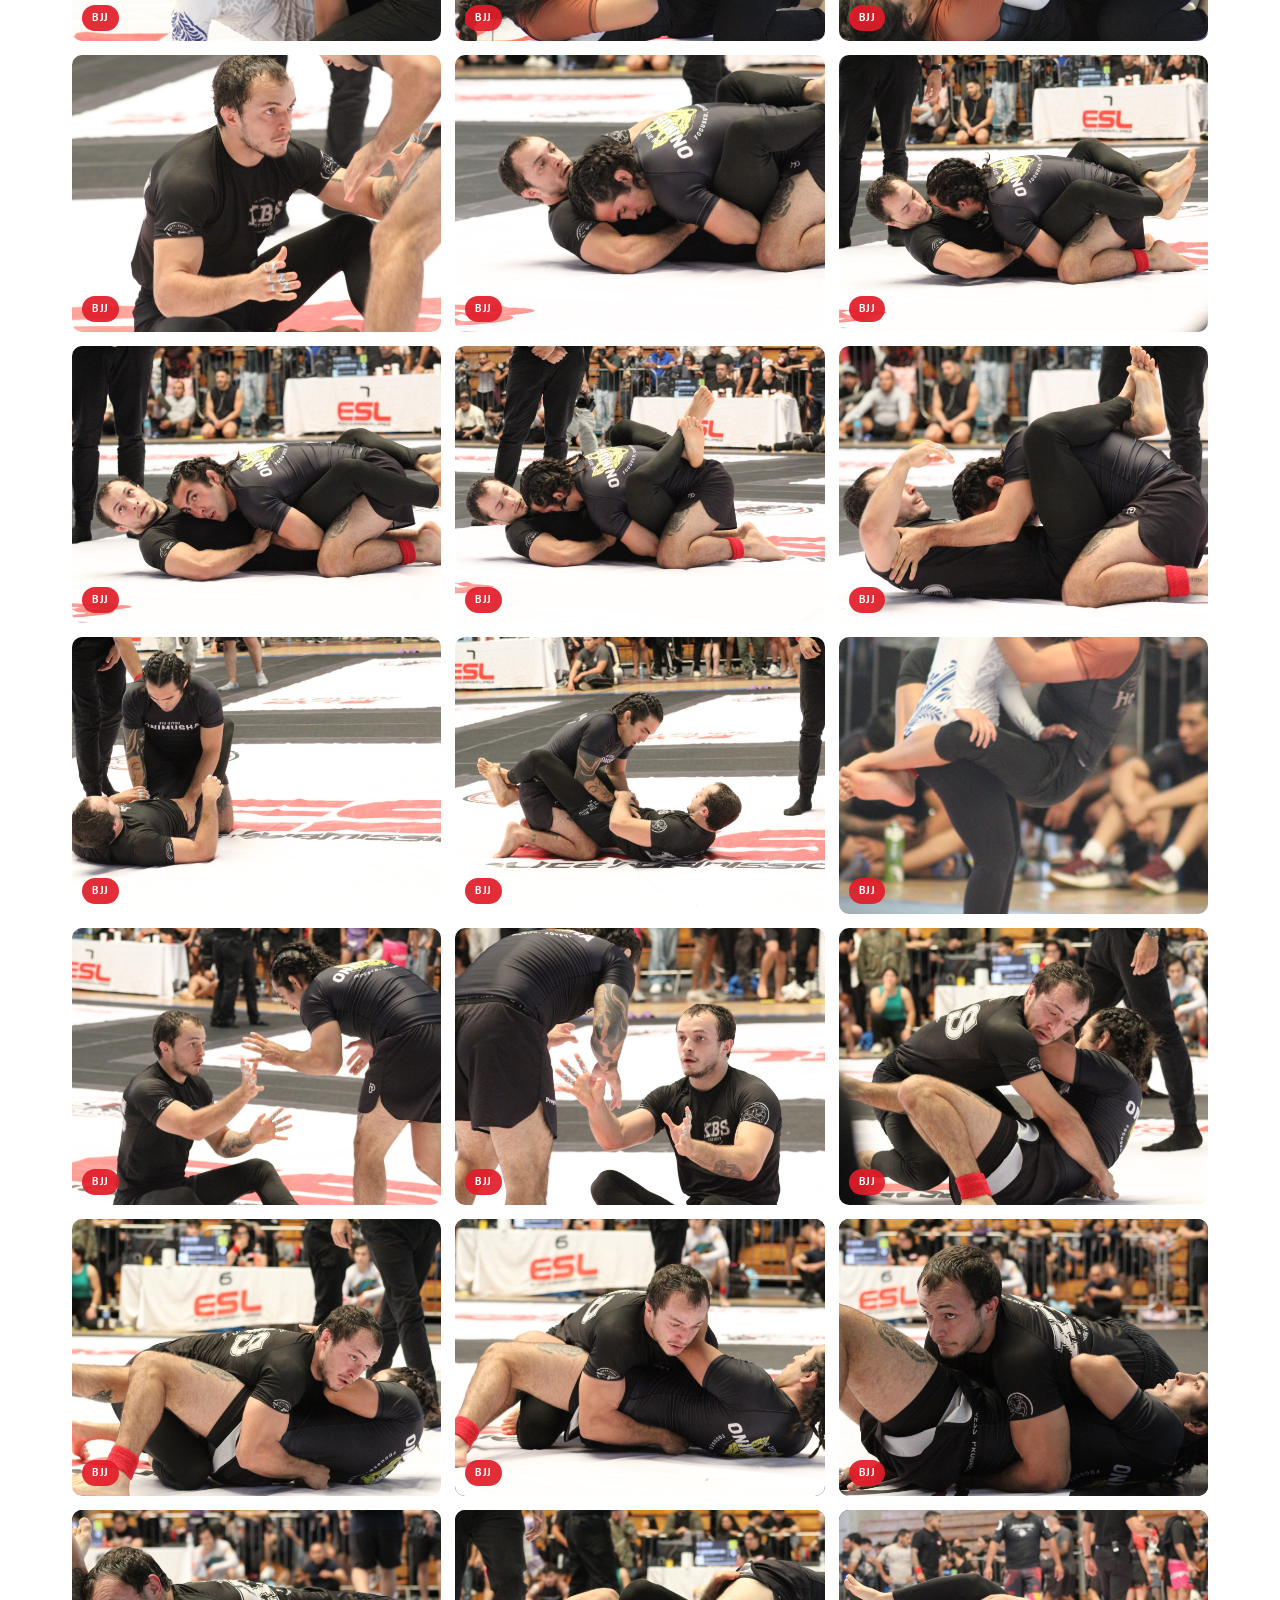
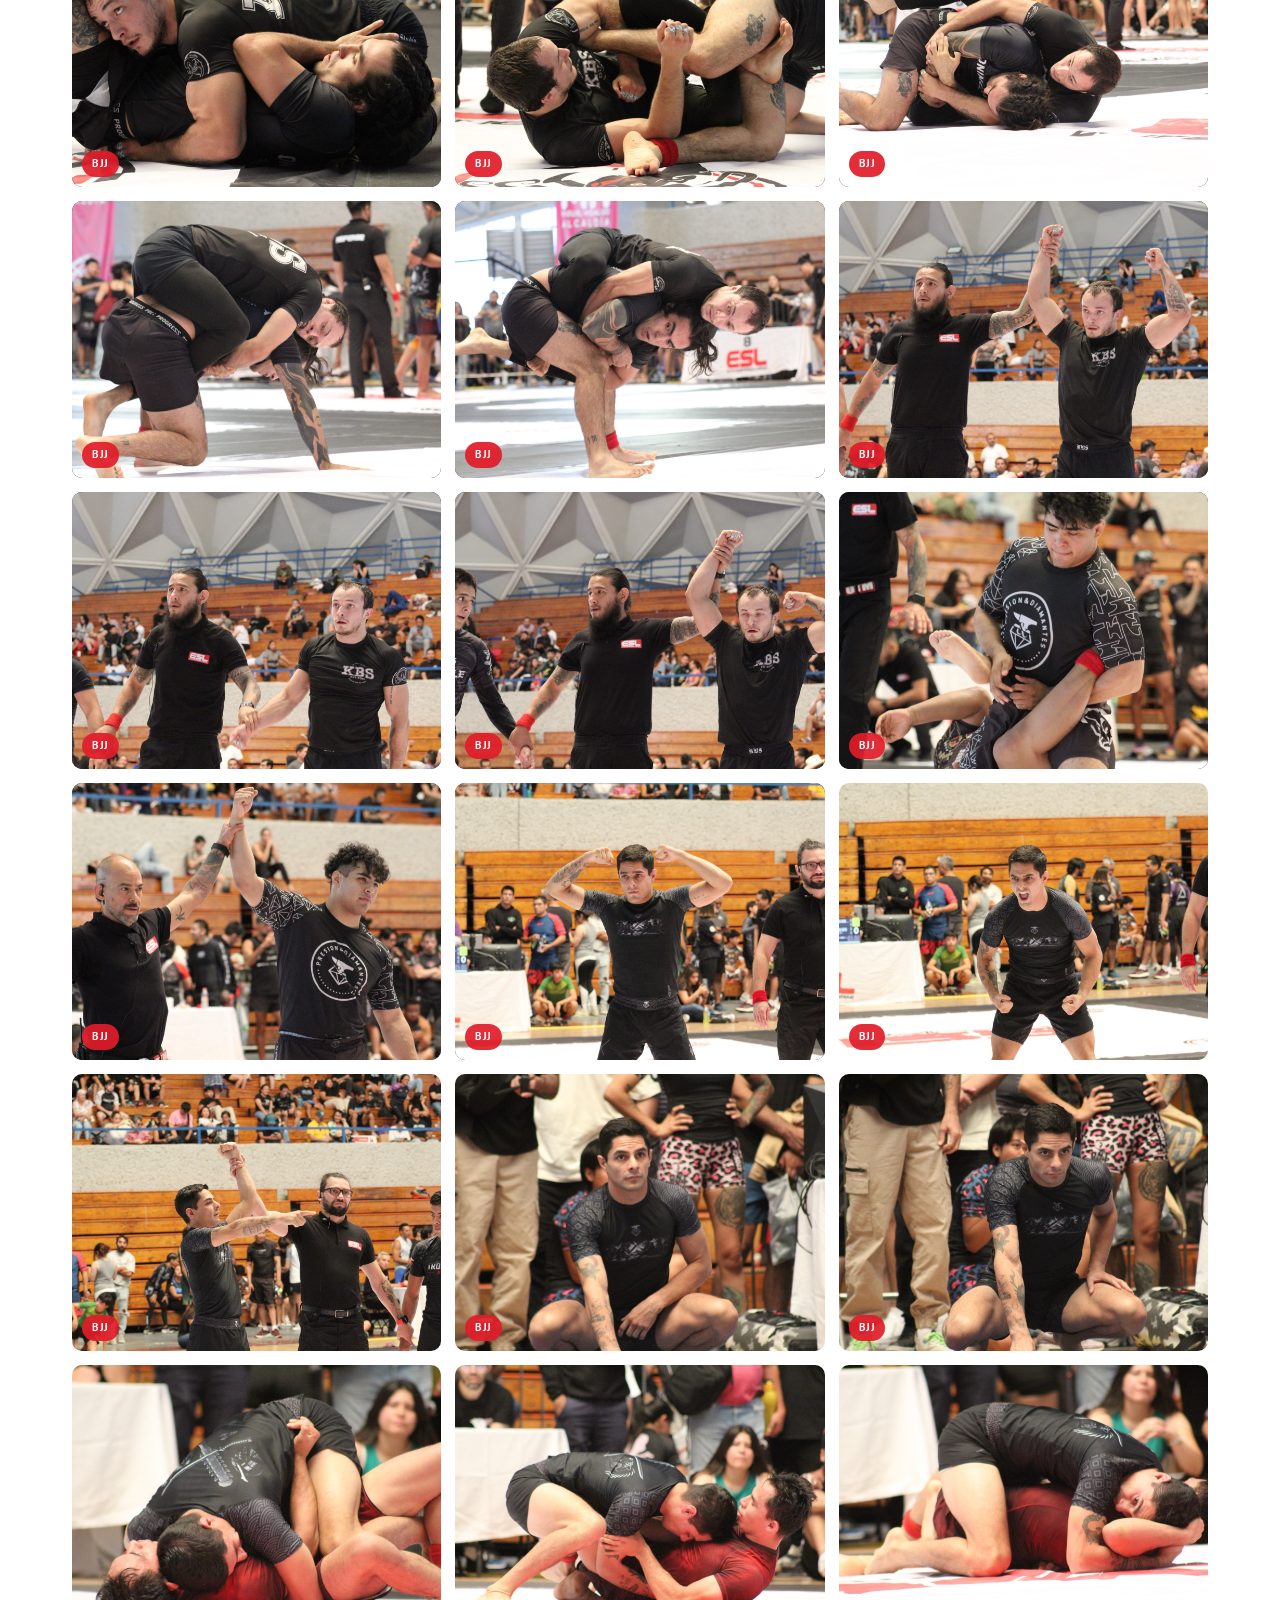
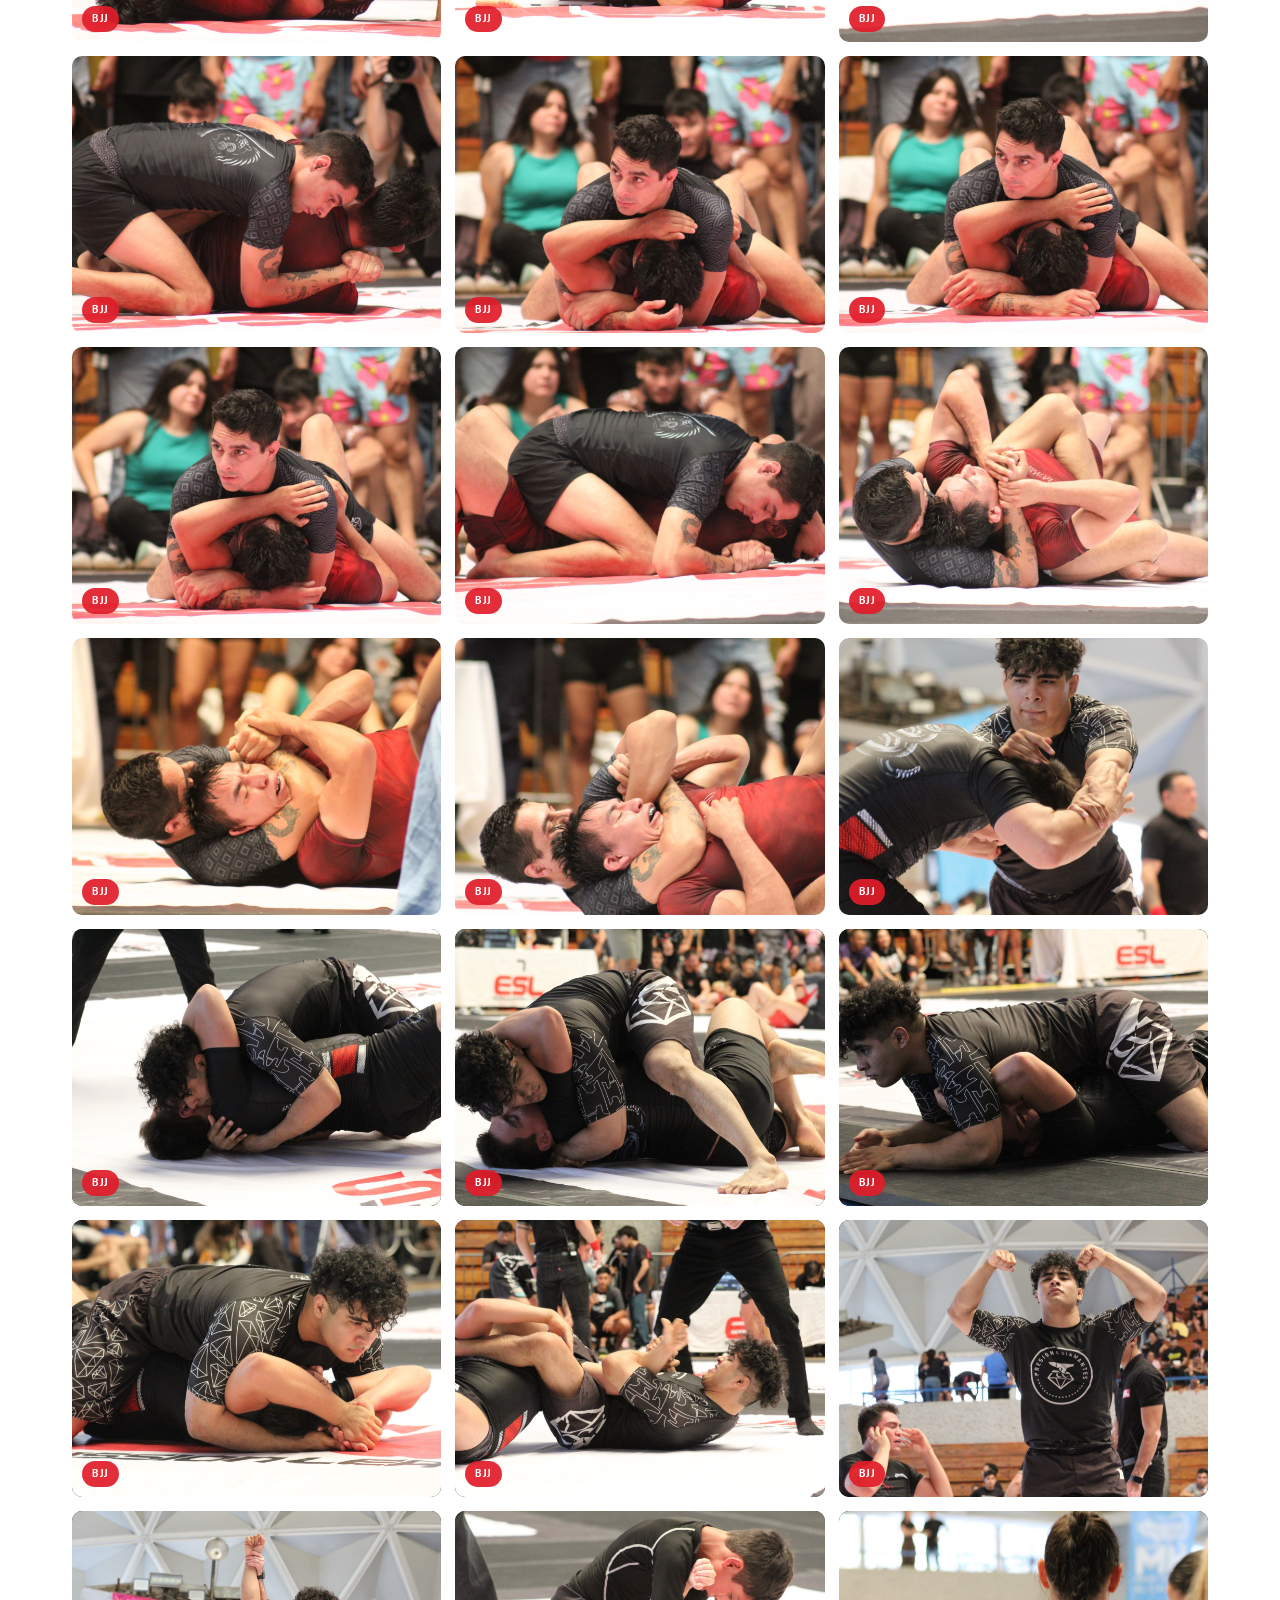
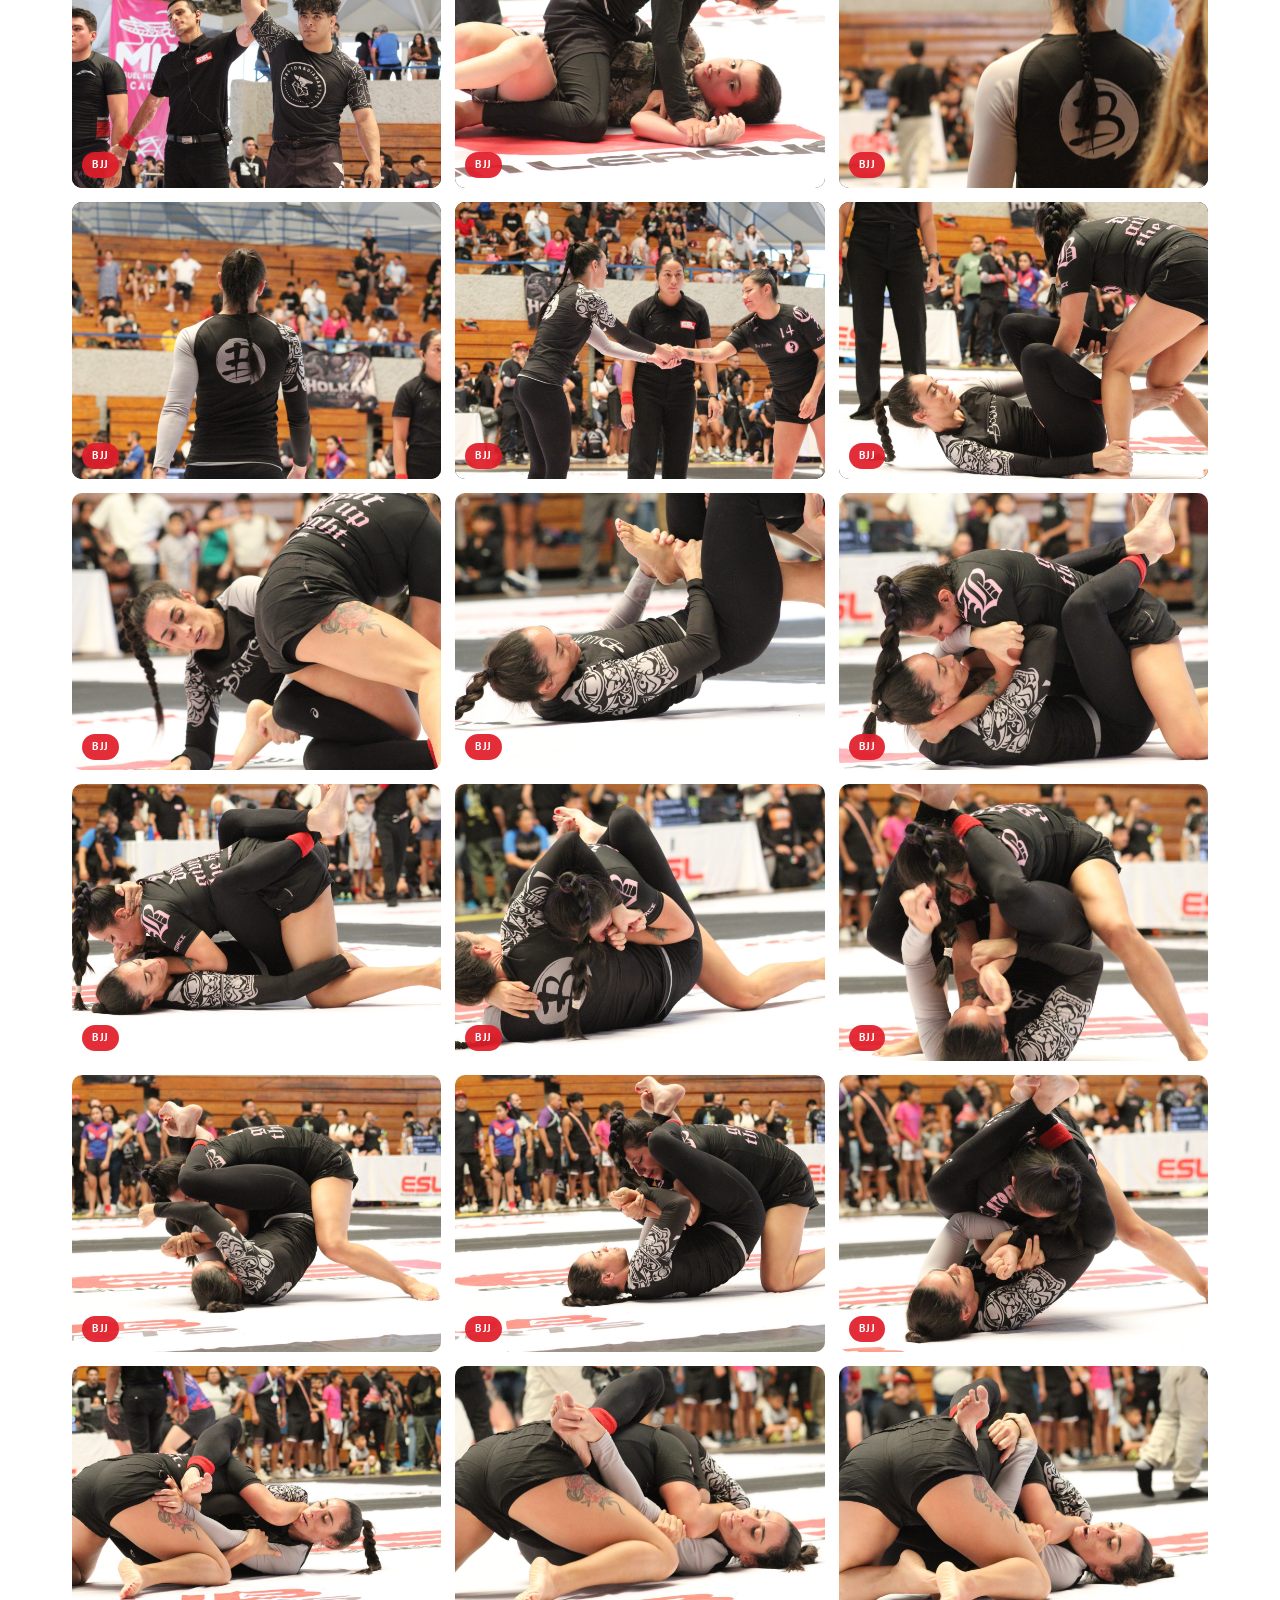
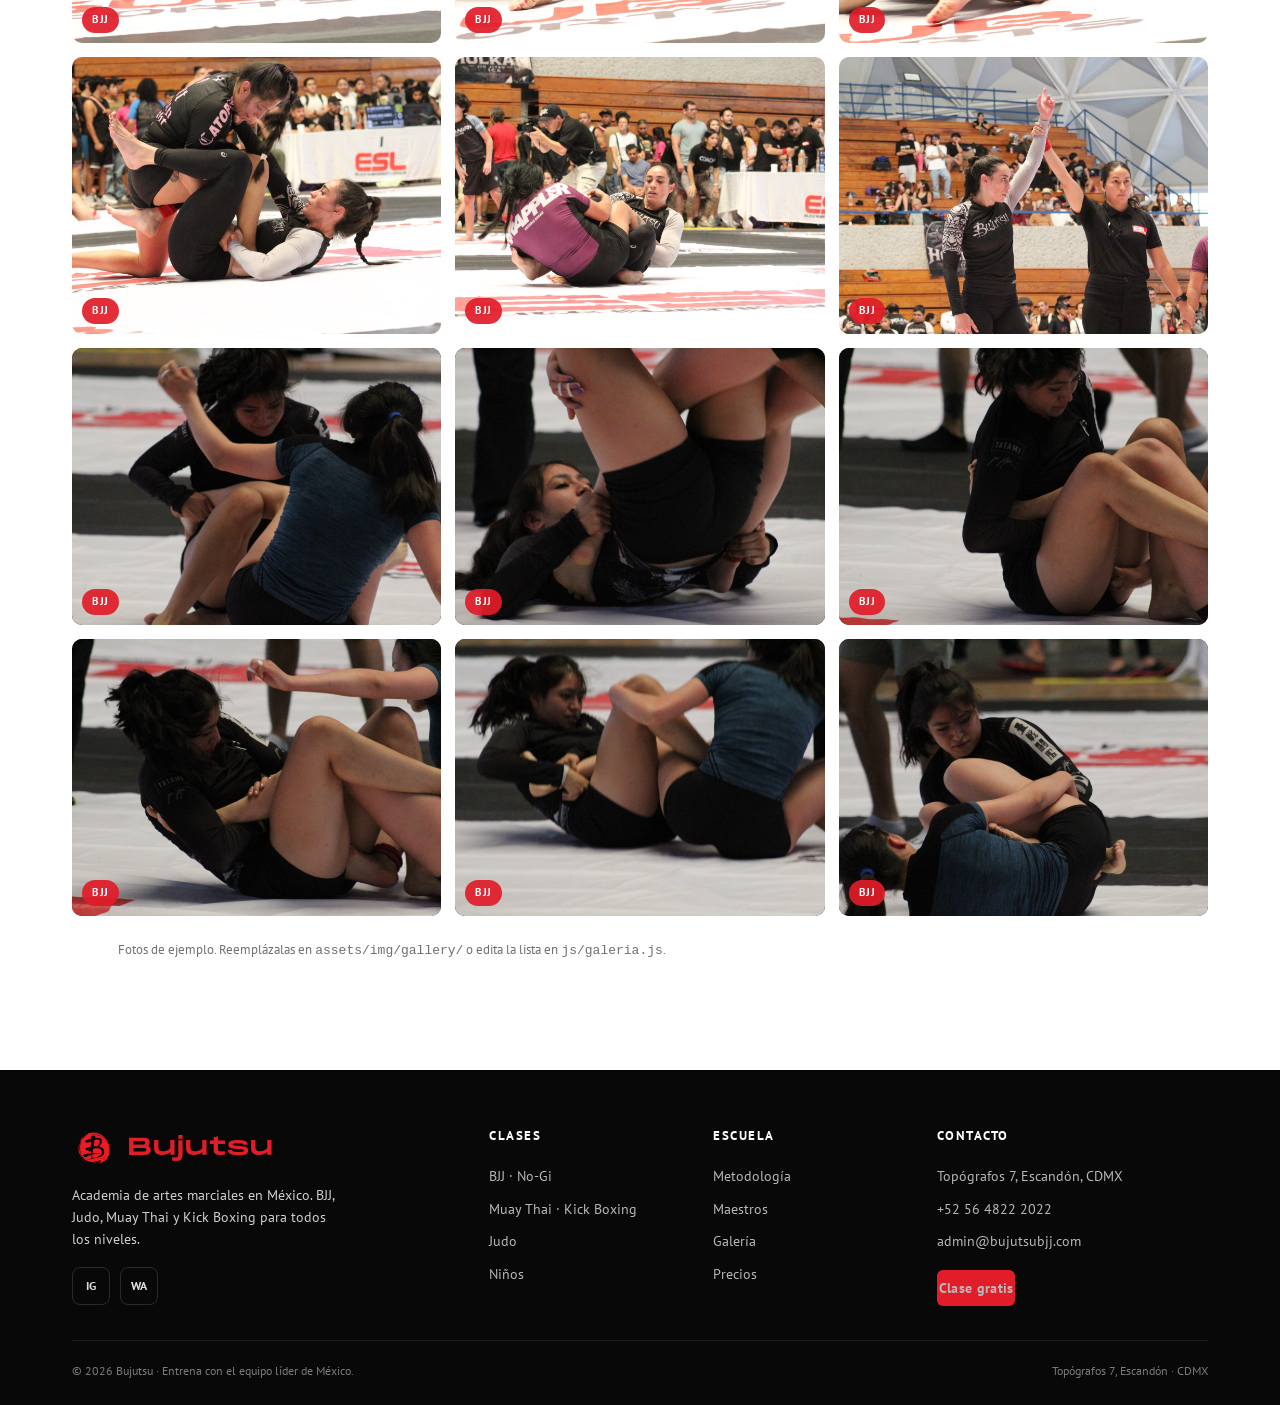
==== commit e8fd8fc4: "Quitar banner vencido, actualizar disciplinas y horarios" ====
--- a/galeria.html
+++ b/galeria.html
@@ -4,20 +4,12 @@
 <meta charset="UTF-8">
 <meta name="viewport" content="width=device-width, initial-scale=1.0">
 <title>Galería de fotos — Bujutsu</title>
-<meta name="description" content="Galería de fotos de Bujutsu: BJJ, Muay Thai, MMA, Niños y eventos. Filtra por categoría.">
+<meta name="description" content="Galería de fotos de Bujutsu: BJJ, Judo, Muay Thai, Kick Boxing, Niños y eventos. Filtra por categoría.">
 <meta name="theme-color" content="#E11D2A">
 <link rel="icon" href="assets/img/favicon.png" type="image/png">
 <link rel="stylesheet" href="css/styles.css">
 </head>
 <body>
-
-<!-- Banner promocional -->
-<a class="promo-bar" href="https://wa.me/525648222022?text=Hola%2C%20quiero%20informaci%C3%B3n%20de%20las%20promociones%20Back%20to%20School" target="_blank" rel="noopener">
-  <span class="promo-tag">🎒 Back to School</span>
-  Mándanos un mensaje al WhatsApp para enterarte de nuestras promociones
-  <span class="promo-cta">Escríbenos →</span>
-  <button class="promo-close" aria-label="Cerrar" onclick="this.parentElement.style.display='none';event.preventDefault();event.stopPropagation();">✕</button>
-</a>
 
 <!-- NAV -->
 <header class="nav">
@@ -28,6 +20,7 @@
       <a href="index.html#metodologia">Metodología</a>
       <a href="index.html#maestros">Maestros</a>
       <a href="index.html#ninos">Niños</a>
+      <a href="index.html#horarios">Horarios</a>
       <a href="index.html#precios">Precios</a>
       <a href="galeria.html">Galería</a>
       <a href="index.html#ubicacion">Ubicación</a>
@@ -42,6 +35,7 @@
     <a href="index.html#metodologia">Metodología</a>
     <a href="index.html#maestros">Maestros</a>
     <a href="index.html#ninos">Niños</a>
+    <a href="index.html#horarios">Horarios</a>
     <a href="index.html#precios">Precios</a>
     <a href="galeria.html">Galería</a>
     <a href="index.html#ubicacion">Ubicación</a>
@@ -75,13 +69,13 @@
     <div class="ft-grid">
       <div>
         <div class="ft-logo"><span class="brand-mark"></span><span class="brand-text">Bujutsu</span></div>
-        <p style="font-size:14px; max-width:34ch;">Academia de artes marciales en México. BJJ, Muay Thai y MMA para todos los niveles.</p>
+        <p style="font-size:14px; max-width:34ch;">Academia de artes marciales en México. BJJ, Judo, Muay Thai y Kick Boxing para todos los niveles.</p>
         <div class="socials" style="margin-top:16px;">
           <a href="https://www.instagram.com/bujutsutv/" target="_blank" rel="noopener" title="Instagram">IG</a>
           <a href="https://wa.me/525648222022" target="_blank" rel="noopener" title="WhatsApp">WA</a>
         </div>
       </div>
-      <div><h4>Clases</h4><a href="index.html#disciplinas">BJJ · No-Gi</a><a href="index.html#disciplinas">Muay Thai · MMA</a><a href="index.html#disciplinas">Judo · Wrestling</a><a href="index.html#ninos">Niños</a></div>
+      <div><h4>Clases</h4><a href="index.html#disciplinas">BJJ · No-Gi</a><a href="index.html#disciplinas">Muay Thai · Kick Boxing</a><a href="index.html#disciplinas">Judo</a><a href="index.html#ninos">Niños</a></div>
       <div><h4>Escuela</h4><a href="index.html#metodologia">Metodología</a><a href="index.html#maestros">Maestros</a><a href="galeria.html">Galería</a><a href="index.html#precios">Precios</a></div>
       <div><h4>Contacto</h4>
         <a href="https://maps.google.com/?q=Bujutsu+Central" target="_blank" rel="noopener">Topógrafos 7, Escandón, CDMX</a>
--- a/css/styles.css
+++ b/css/styles.css
@@ -93,7 +93,7 @@
 /* ---------- HERO ---------- */
 .hero{ position:relative; color:#fff; background:
   linear-gradient(180deg, rgba(13,13,13,.78), rgba(13,13,13,.94)),
-  url("../assets/img/hero.jpg") center/cover no-repeat,
+  url("../assets/img/gallery/muay-thai-1.jpg") center/cover no-repeat,
   linear-gradient(120deg,#2a0508,#0d0d0d 60%);
   overflow:hidden; }
 .hero::after{ content:""; position:absolute; inset:0; opacity:.10;
@@ -143,11 +143,20 @@
   font-weight:700; font-size:13px; letter-spacing:.5px; cursor:pointer; text-transform:uppercase; }
 .sched-tab.active{ background:var(--red); border-color:var(--red); color:#fff; }
 .grid-week{ display:grid; grid-template-columns:repeat(7,1fr); gap:10px; }
+.grid-week.cols-5{ grid-template-columns:repeat(5,1fr); }
 .day{ background:#151515; border:1px solid #232323; border-radius:10px; padding:14px 12px; min-height:120px; }
 .day h4{ font-size:12px; letter-spacing:1px; text-transform:uppercase; color:#9a9a9a; margin-bottom:10px; }
 .slot{ background:#1f1f1f; border-left:3px solid var(--red); border-radius:5px; padding:7px 9px; margin-bottom:7px; }
 .slot .t{ font-weight:800; font-size:13px; }
 .slot .d{ font-size:11px; color:#9a9a9a; text-transform:uppercase; letter-spacing:.5px; }
+.slot-baja{ border-left-color:#4caf7d; }
+.slot-media{ border-left-color:#e0a040; }
+.slot-alta{ border-left-color:var(--red); }
+.sched-legend{ display:flex; gap:18px; flex-wrap:wrap; margin-bottom:26px; font-size:12px; color:#bbb; }
+.sched-legend span{ display:inline-flex; align-items:center; gap:6px; }
+.sched-legend i{ width:10px; height:10px; border-radius:50%; display:inline-block; }
+.sched-sub{ font-size:12px; letter-spacing:2px; text-transform:uppercase; color:#9a9a9a; font-weight:800; margin:34px 0 14px; }
+.sched-sub:first-of-type{ margin-top:6px; }
 
 /* precios */
 .plans{ display:grid; grid-template-columns:repeat(3,1fr); gap:20px; align-items:stretch; }
@@ -261,10 +270,10 @@
 .socials a:hover{ background:var(--red); border-color:var(--red); color:#fff; }
 
 /* WhatsApp FAB */
-.wa-fab{ position:fixed; right:20px; bottom:20px; z-index:80; background:var(--wa); color:#073b1c;
+.wa-fab{ position:fixed; right:20px; top:50%; transform:translateY(-50%); z-index:80; background:var(--wa); color:#073b1c;
   width:60px; height:60px; border-radius:50%; display:flex; align-items:center; justify-content:center;
   box-shadow:0 8px 24px rgba(0,0,0,.28); font-size:30px; transition:transform .15s; }
-.wa-fab:hover{ transform:scale(1.08); }
+.wa-fab:hover{ transform:translateY(-50%) scale(1.08); }
 .wa-fab svg{ width:32px; height:32px; }
 
 /* por definir */
@@ -340,6 +349,7 @@
   .loc{ grid-template-columns:1fr; }
   .cta-grid{ grid-template-columns:1fr; gap:26px; }
   .grid-week{ grid-template-columns:repeat(2,1fr); }
+  .grid-week.cols-5{ grid-template-columns:repeat(2,1fr); }
   .ft-grid{ grid-template-columns:1fr 1fr; }
 }
 @media (max-width: 720px){
@@ -356,6 +366,7 @@
   .gallery{ grid-template-columns:repeat(2,1fr); }
   .ig-head{ flex-direction:column; align-items:flex-start; gap:12px; }
   .grid-week{ grid-template-columns:1fr; }
+  .grid-week.cols-5{ grid-template-columns:1fr; }
   .ft-grid{ grid-template-columns:1fr; }
   section.block{ padding:54px 0; }
   .hero-inner{ padding:64px 0; }
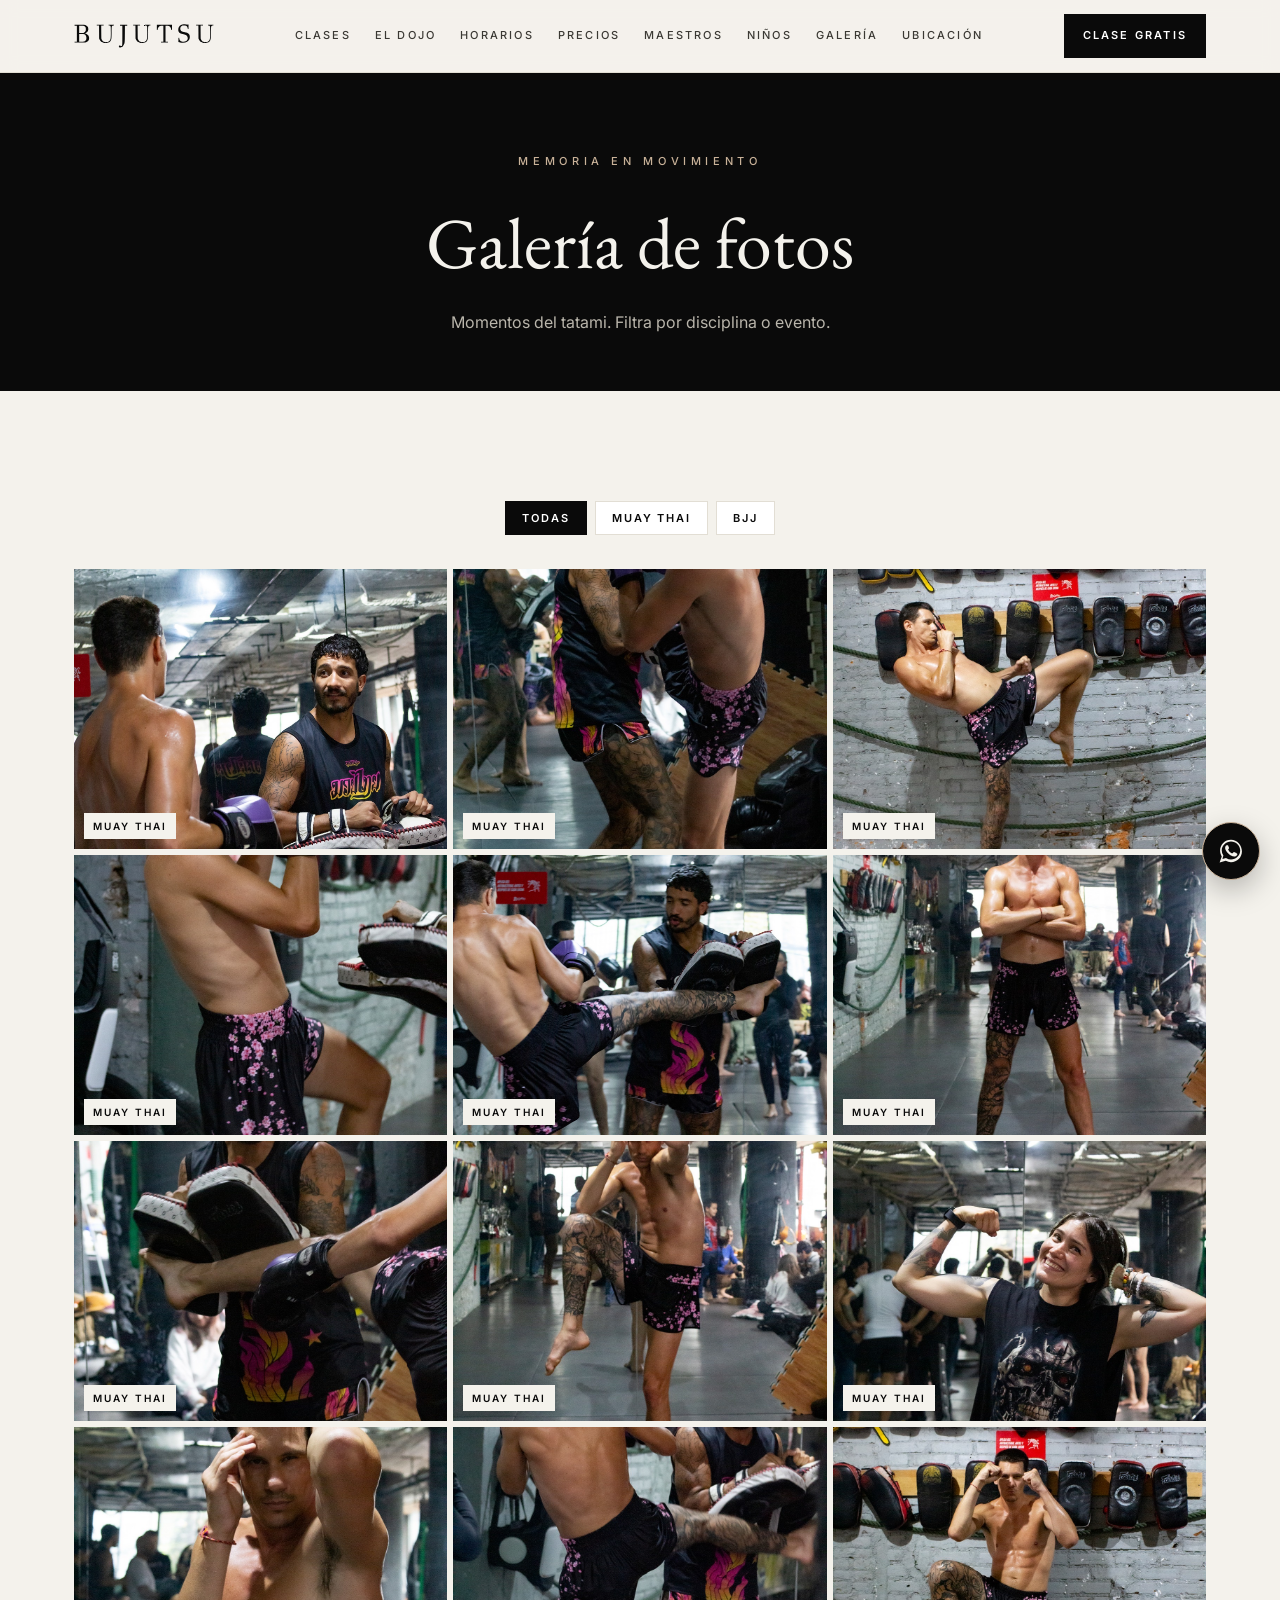
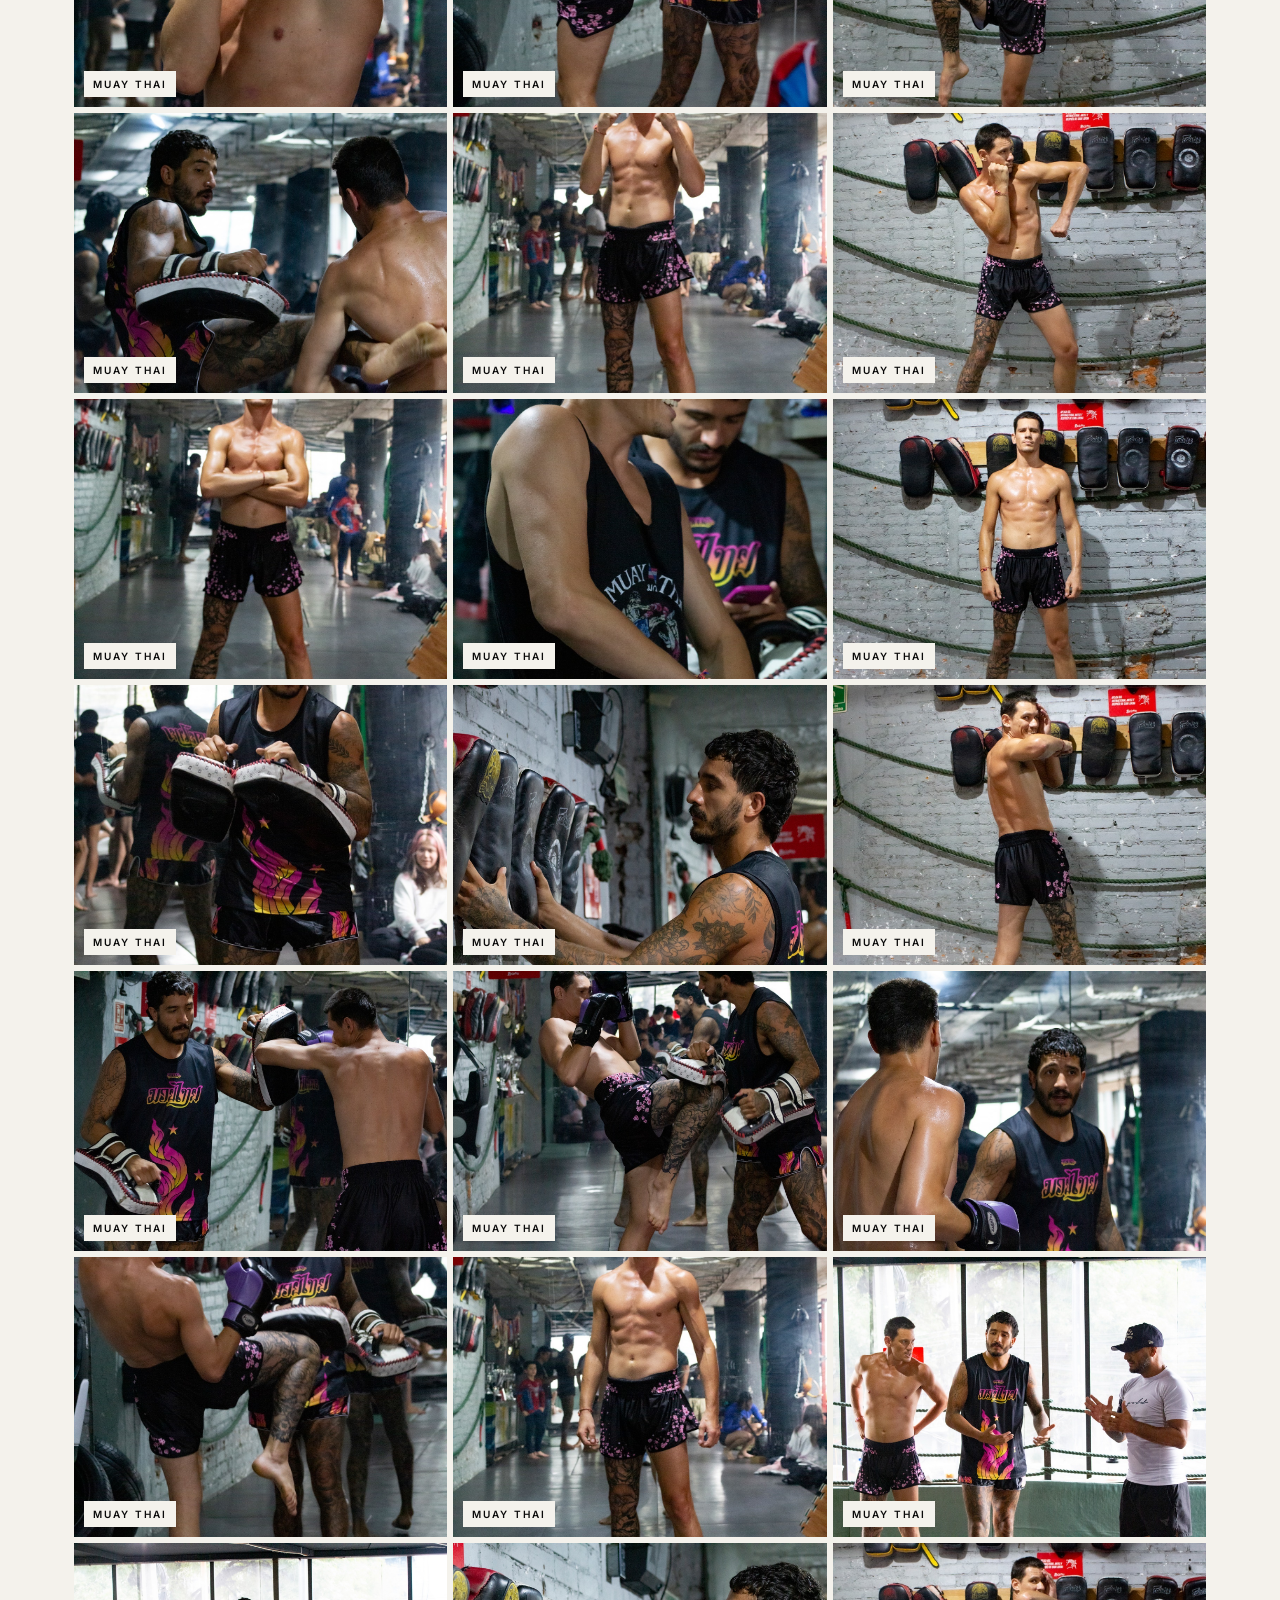
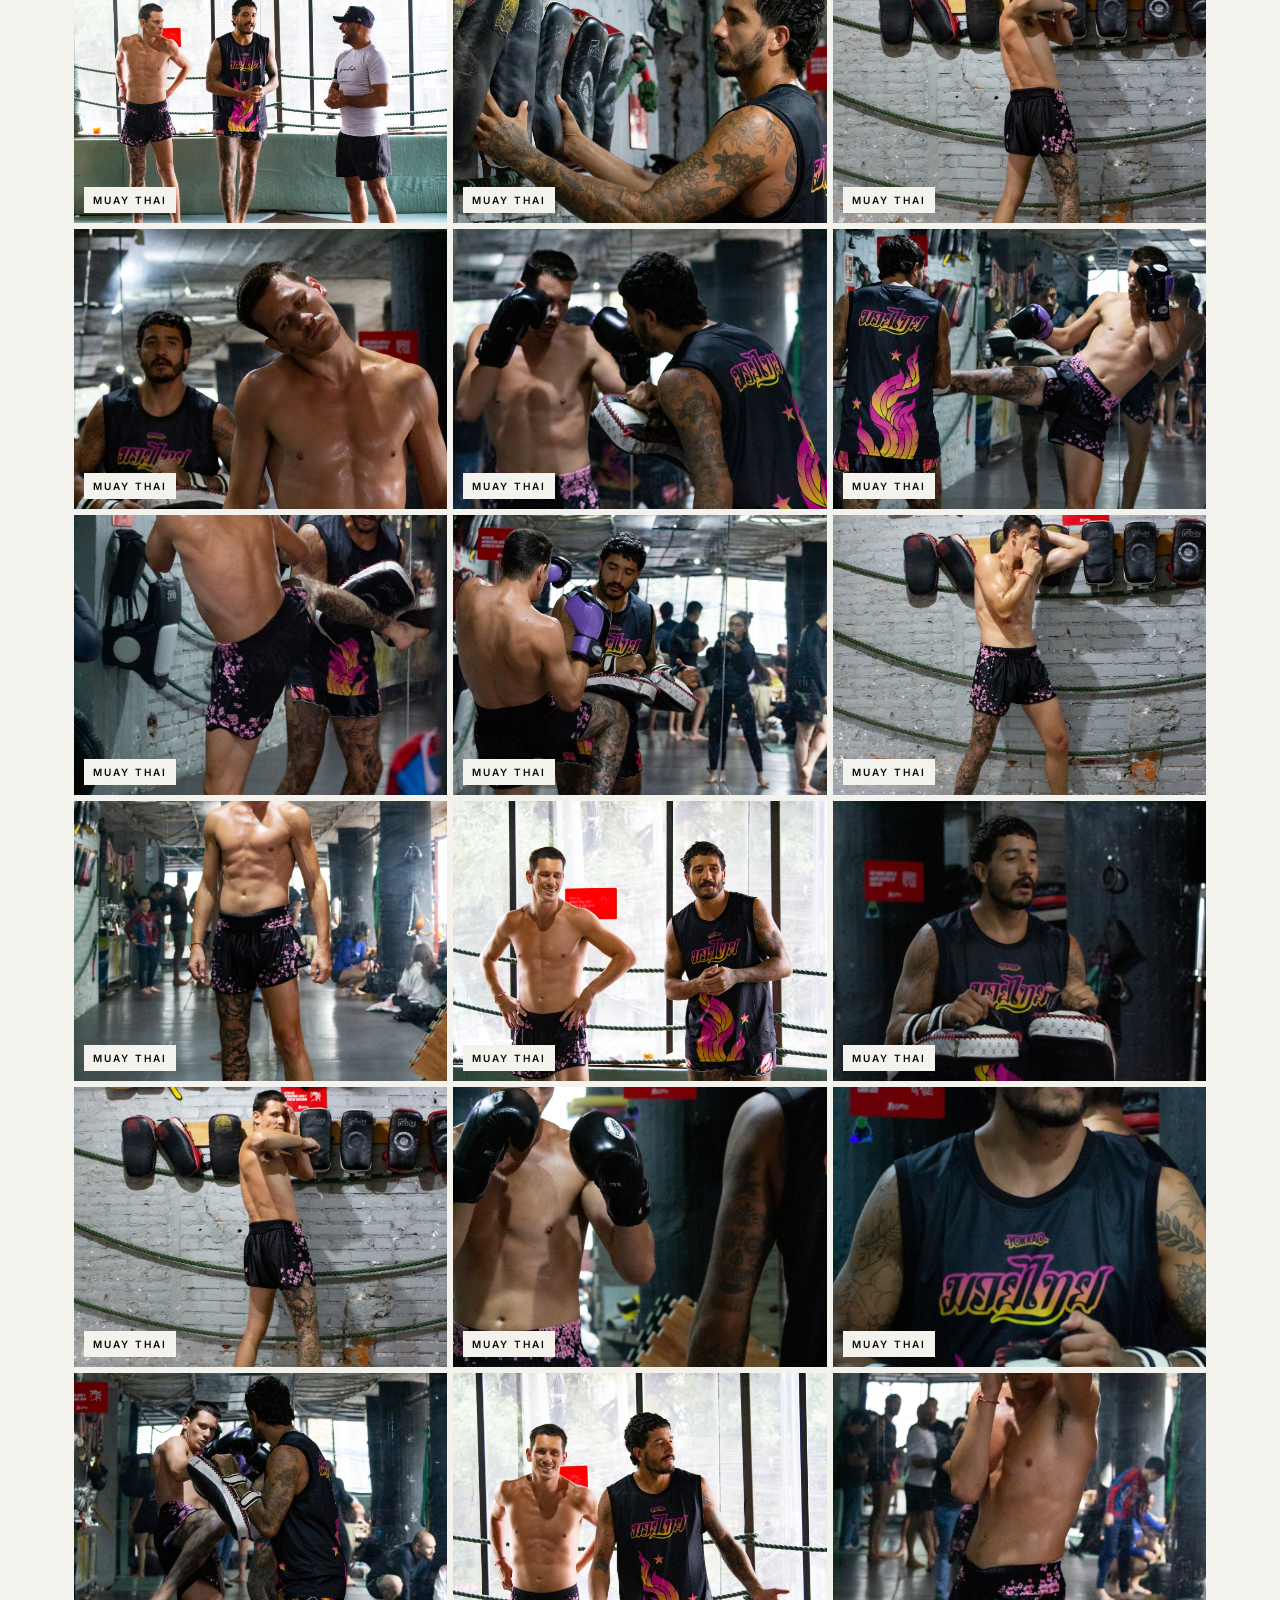
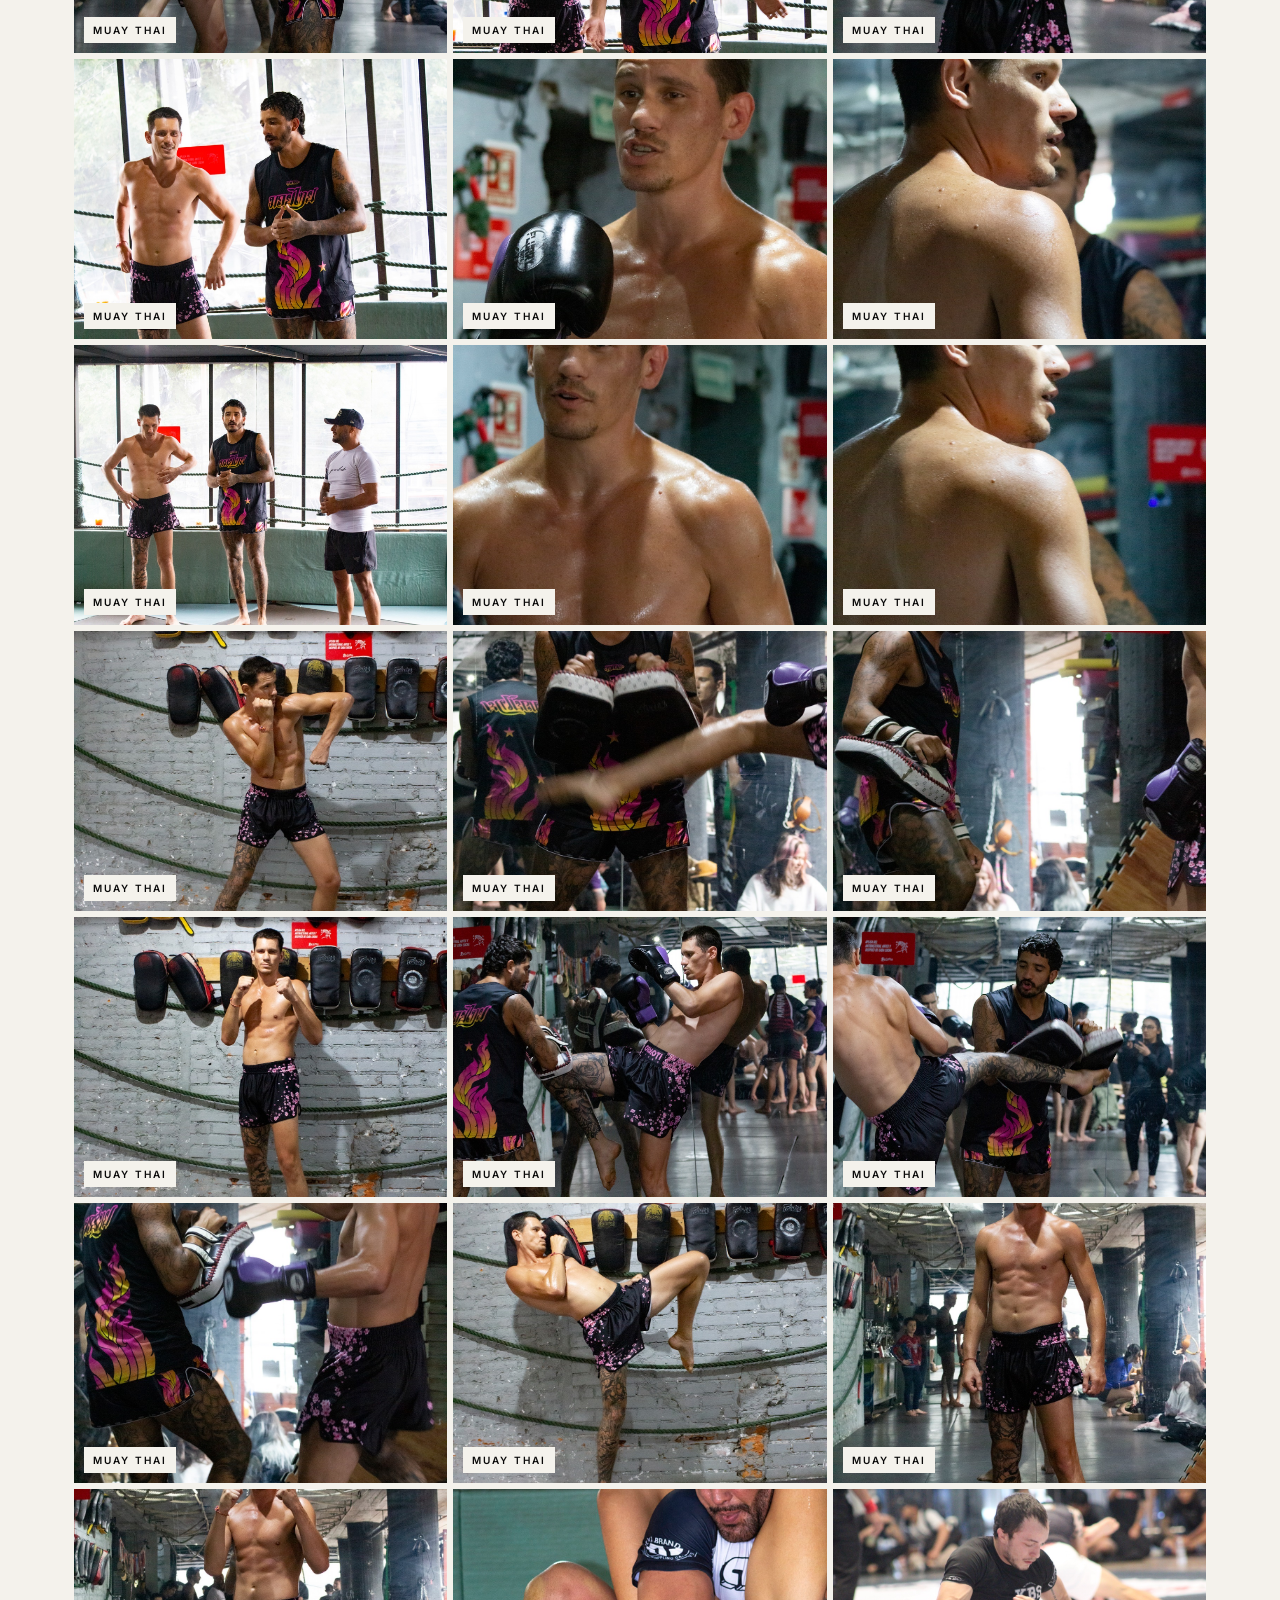
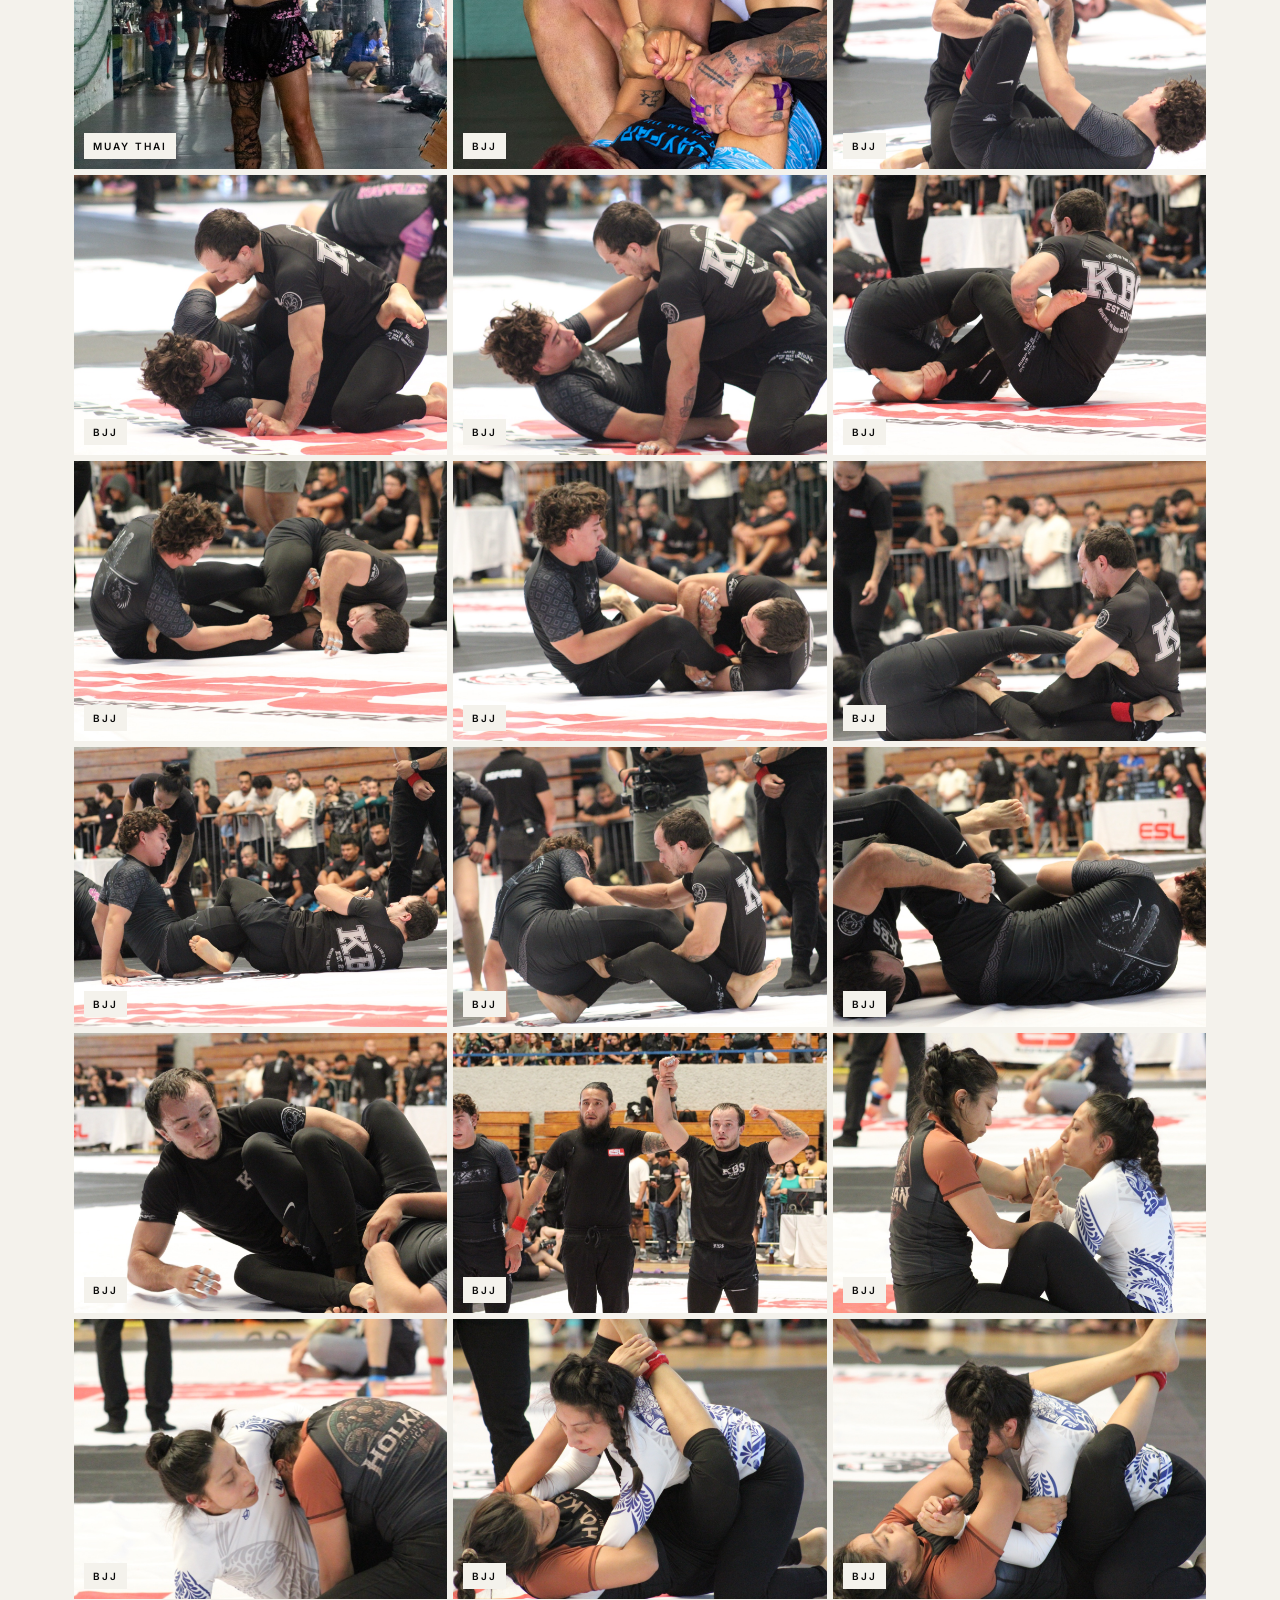
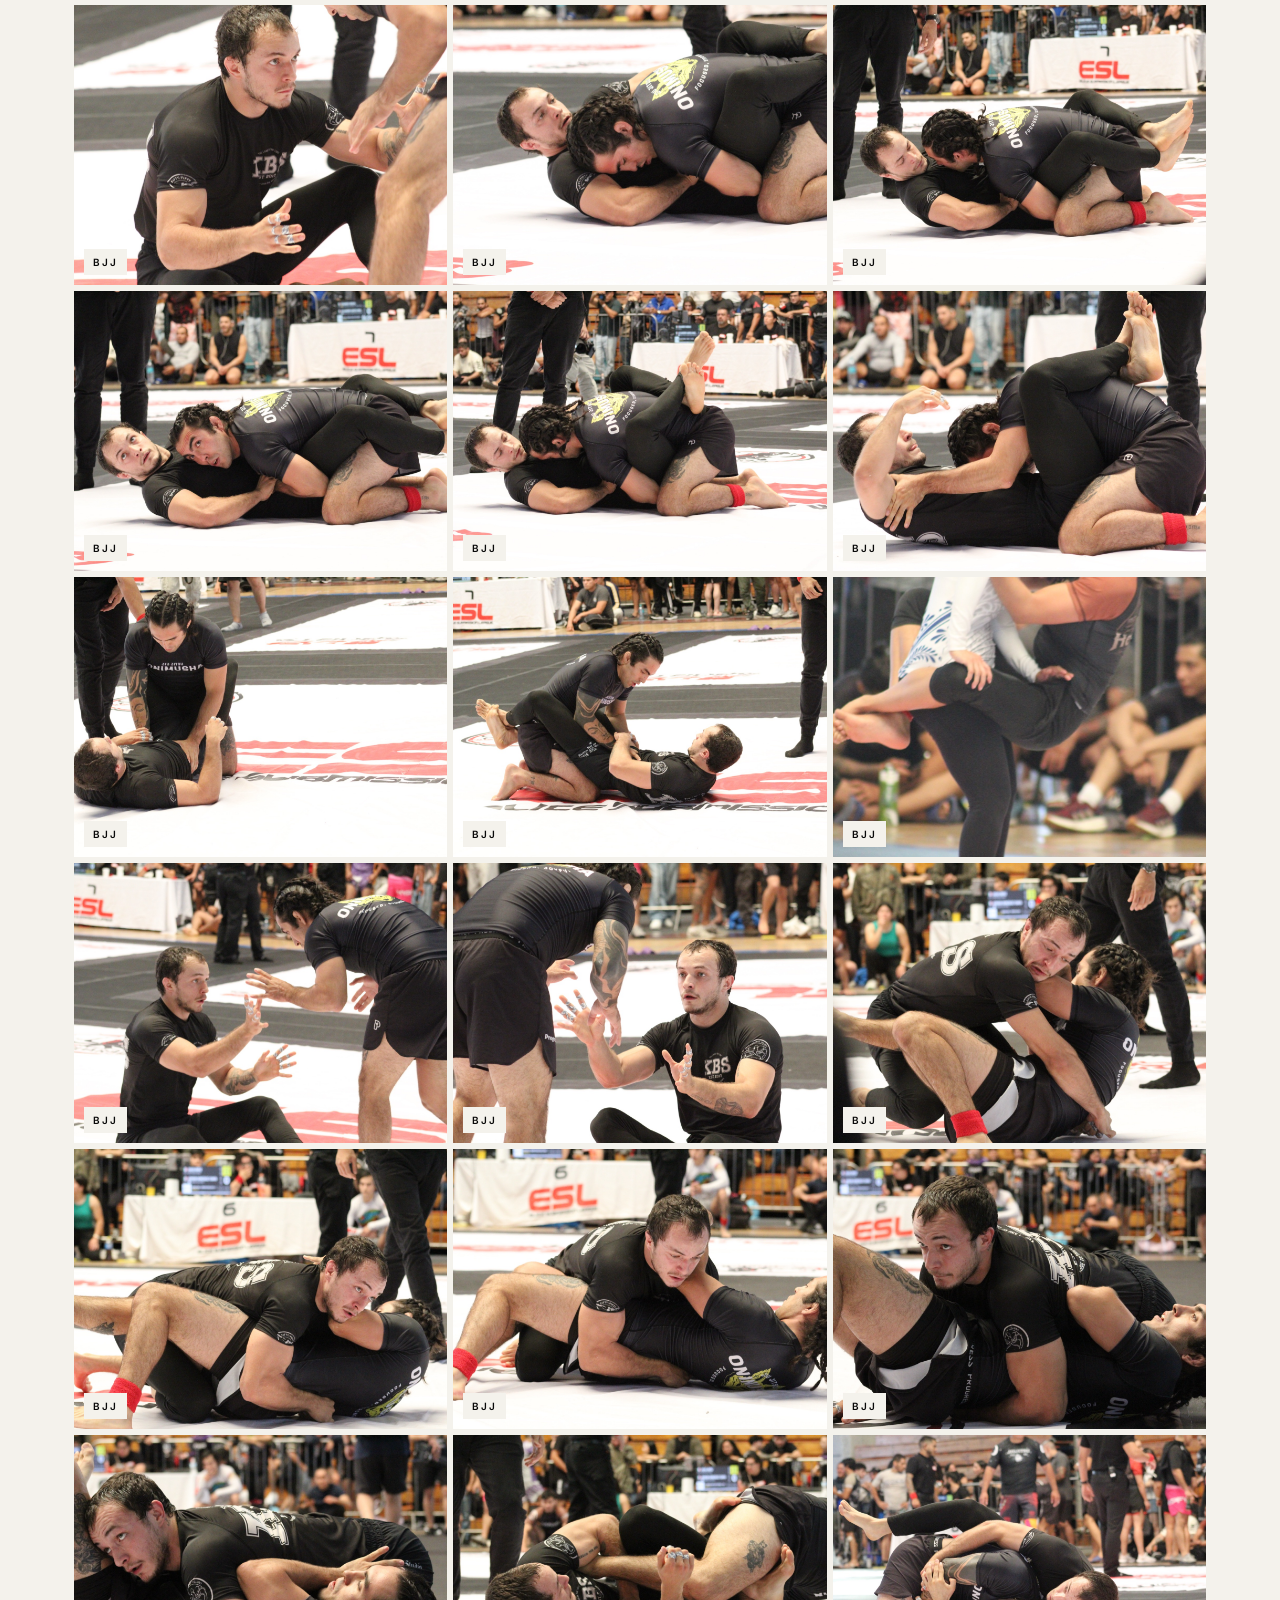
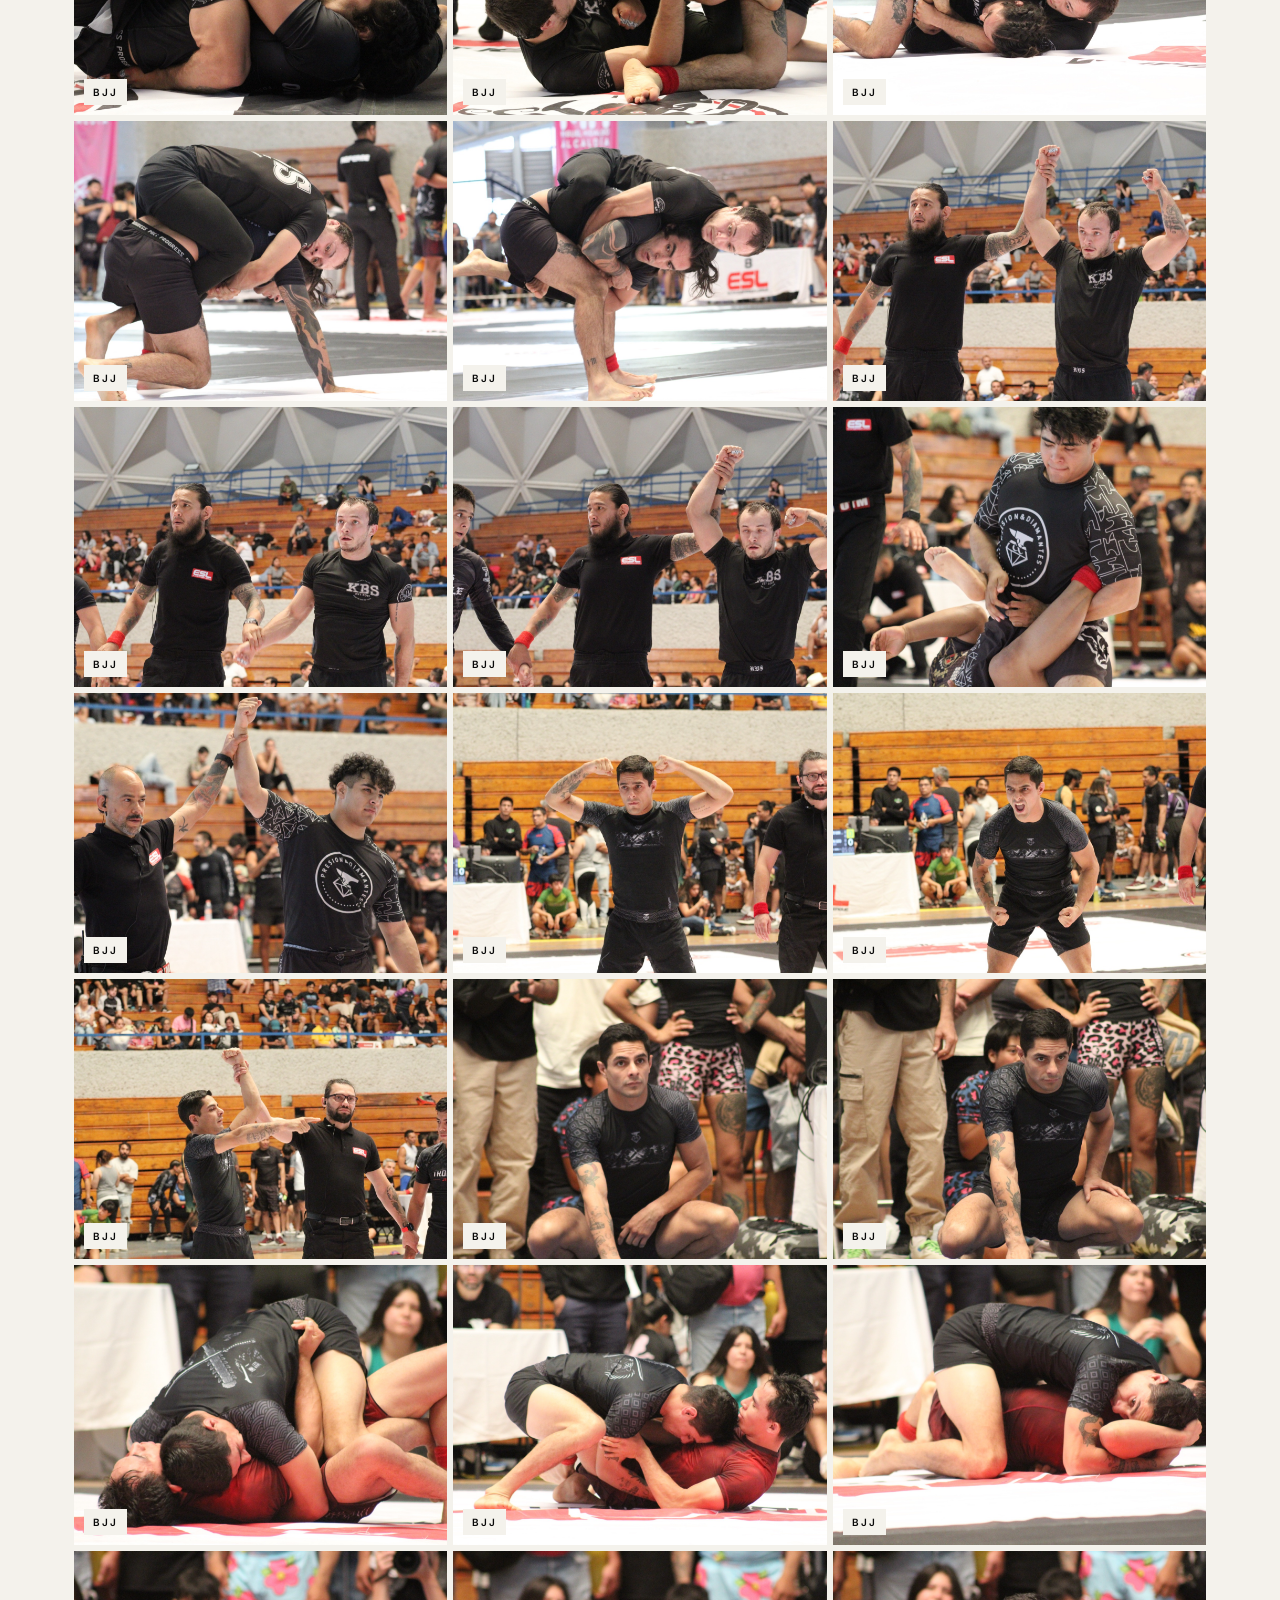
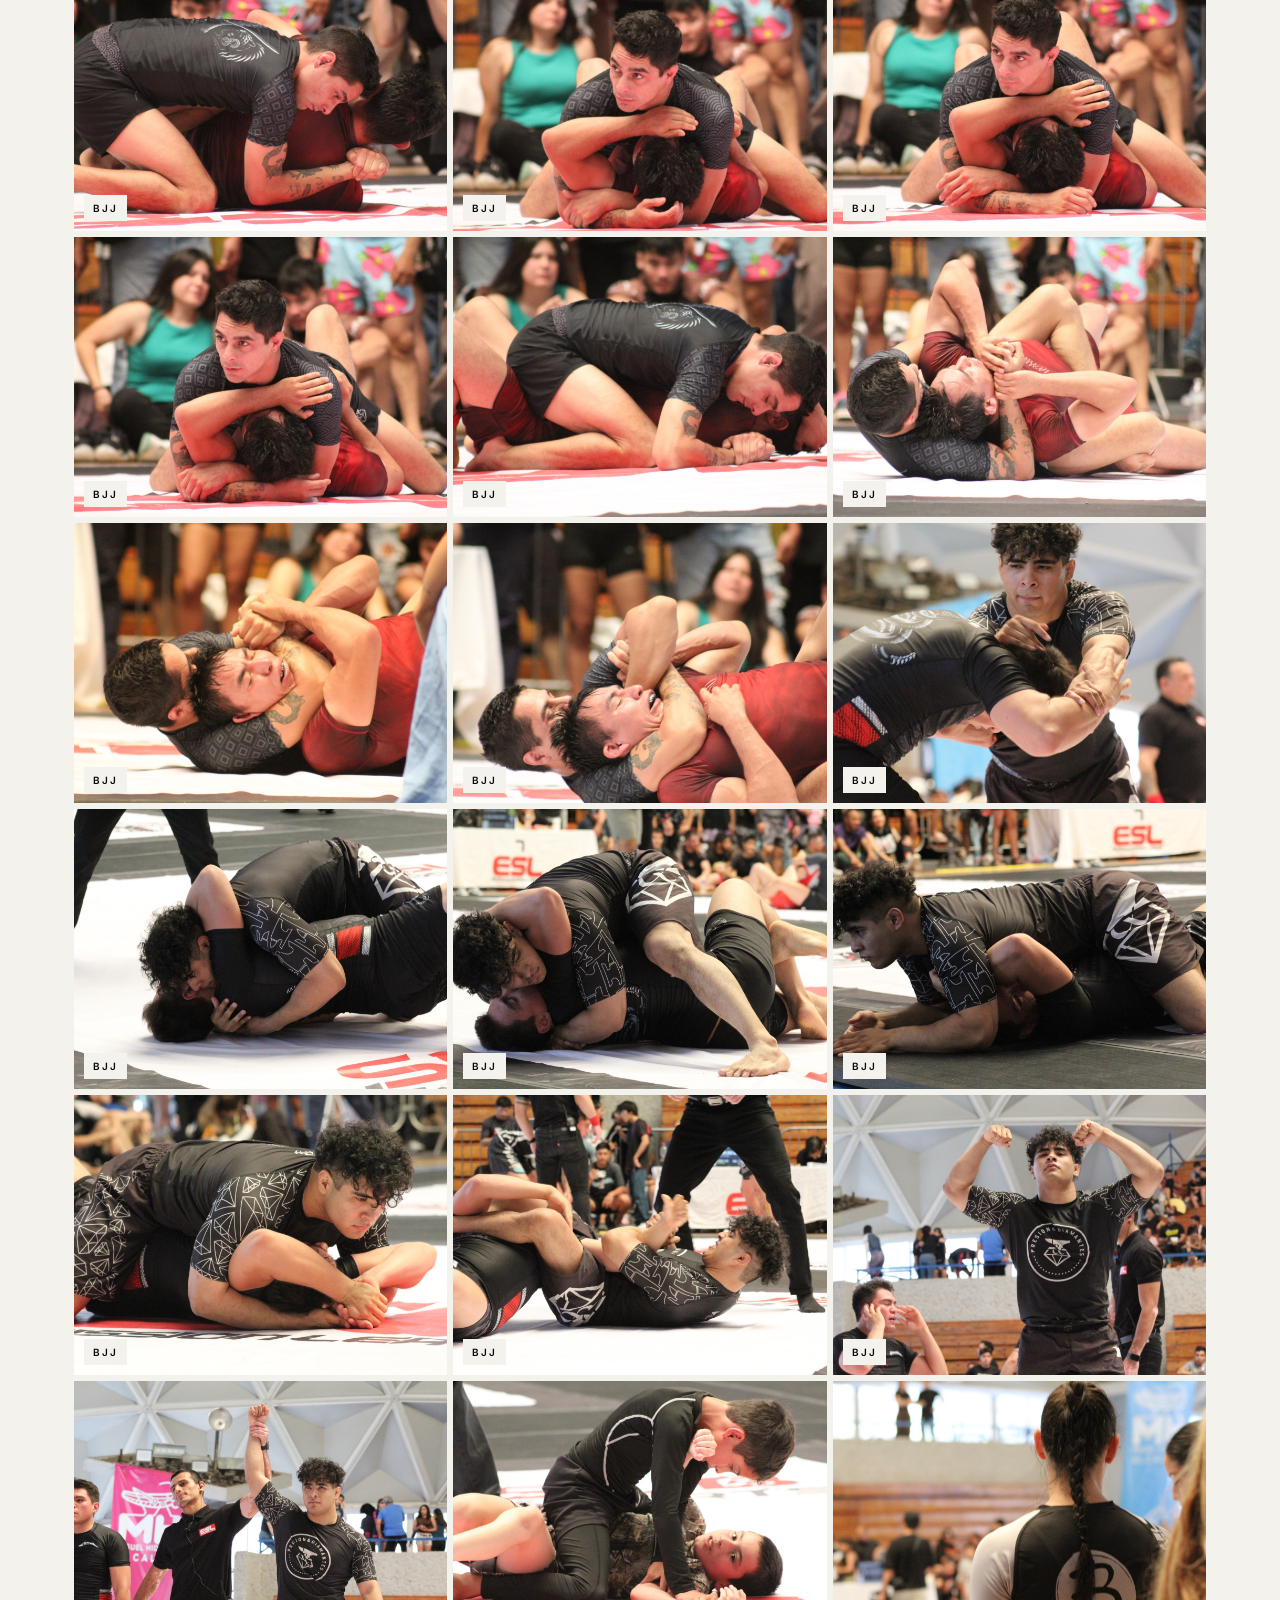
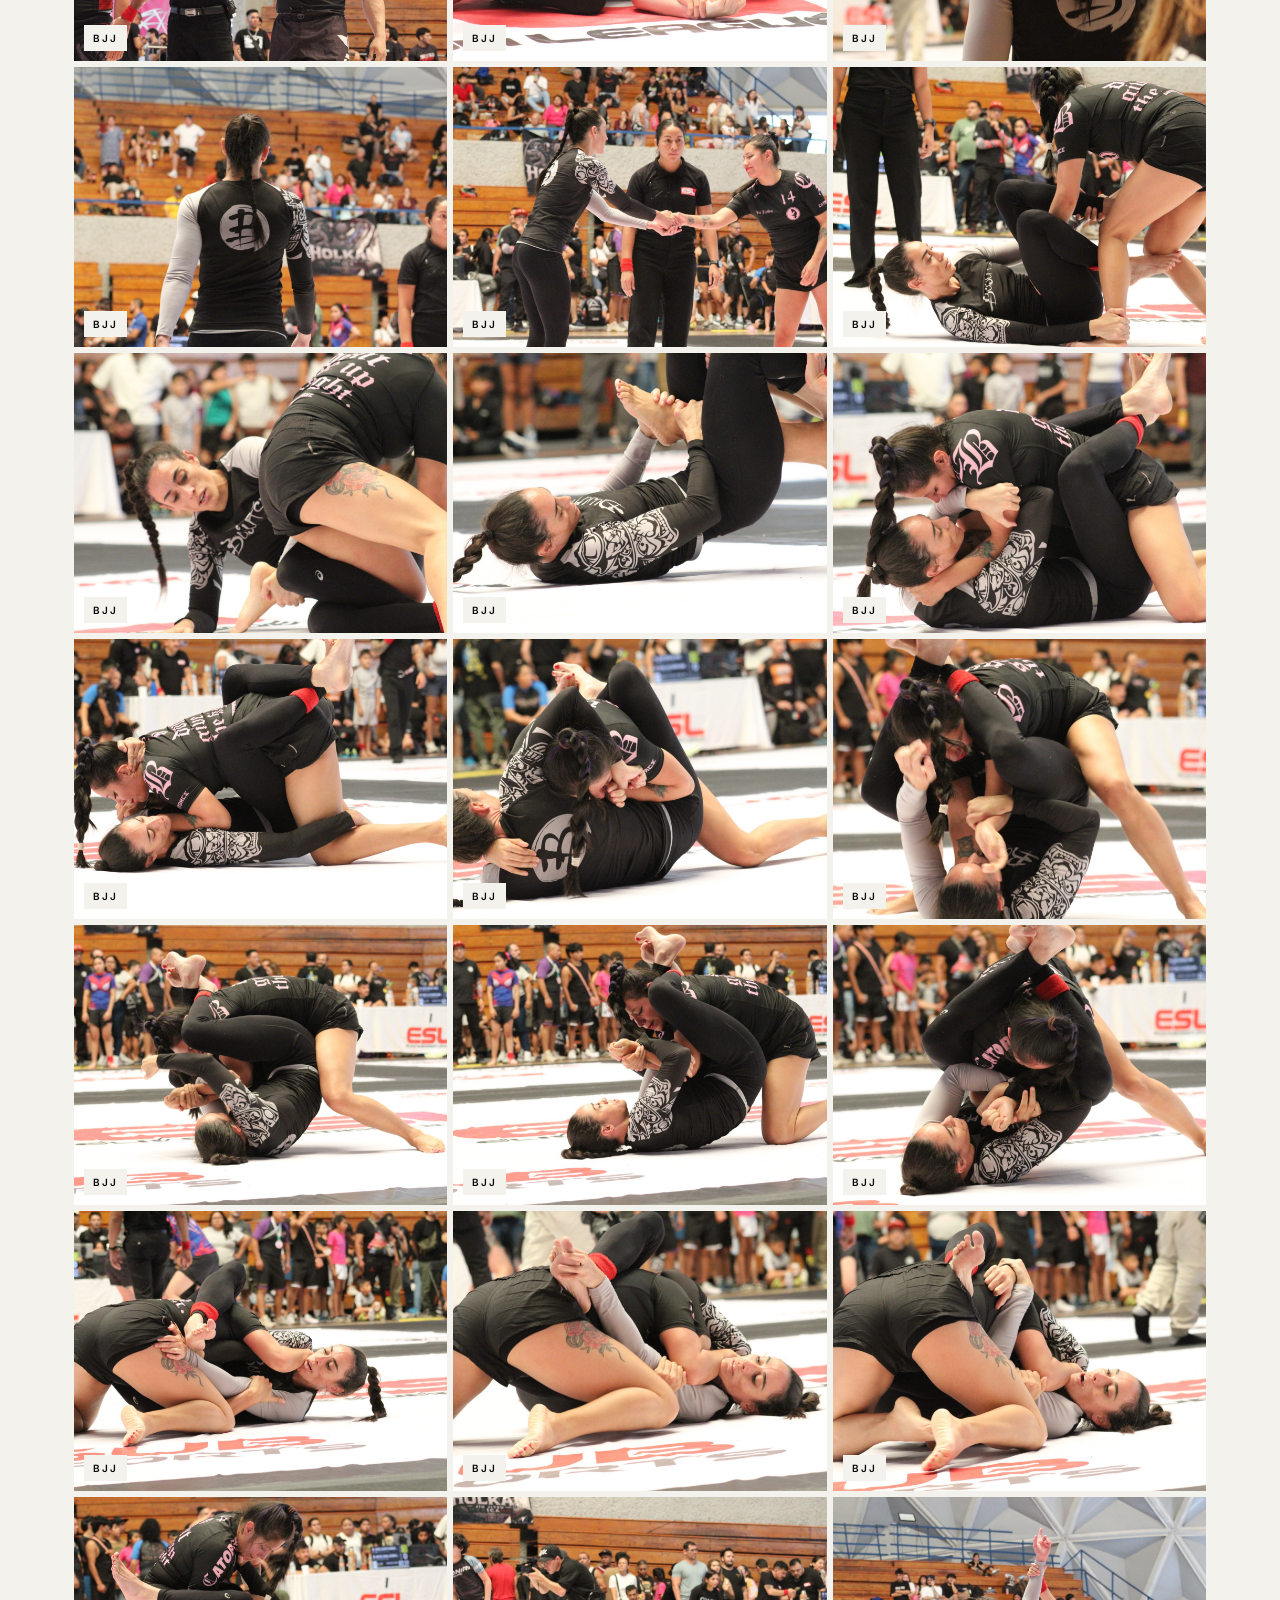
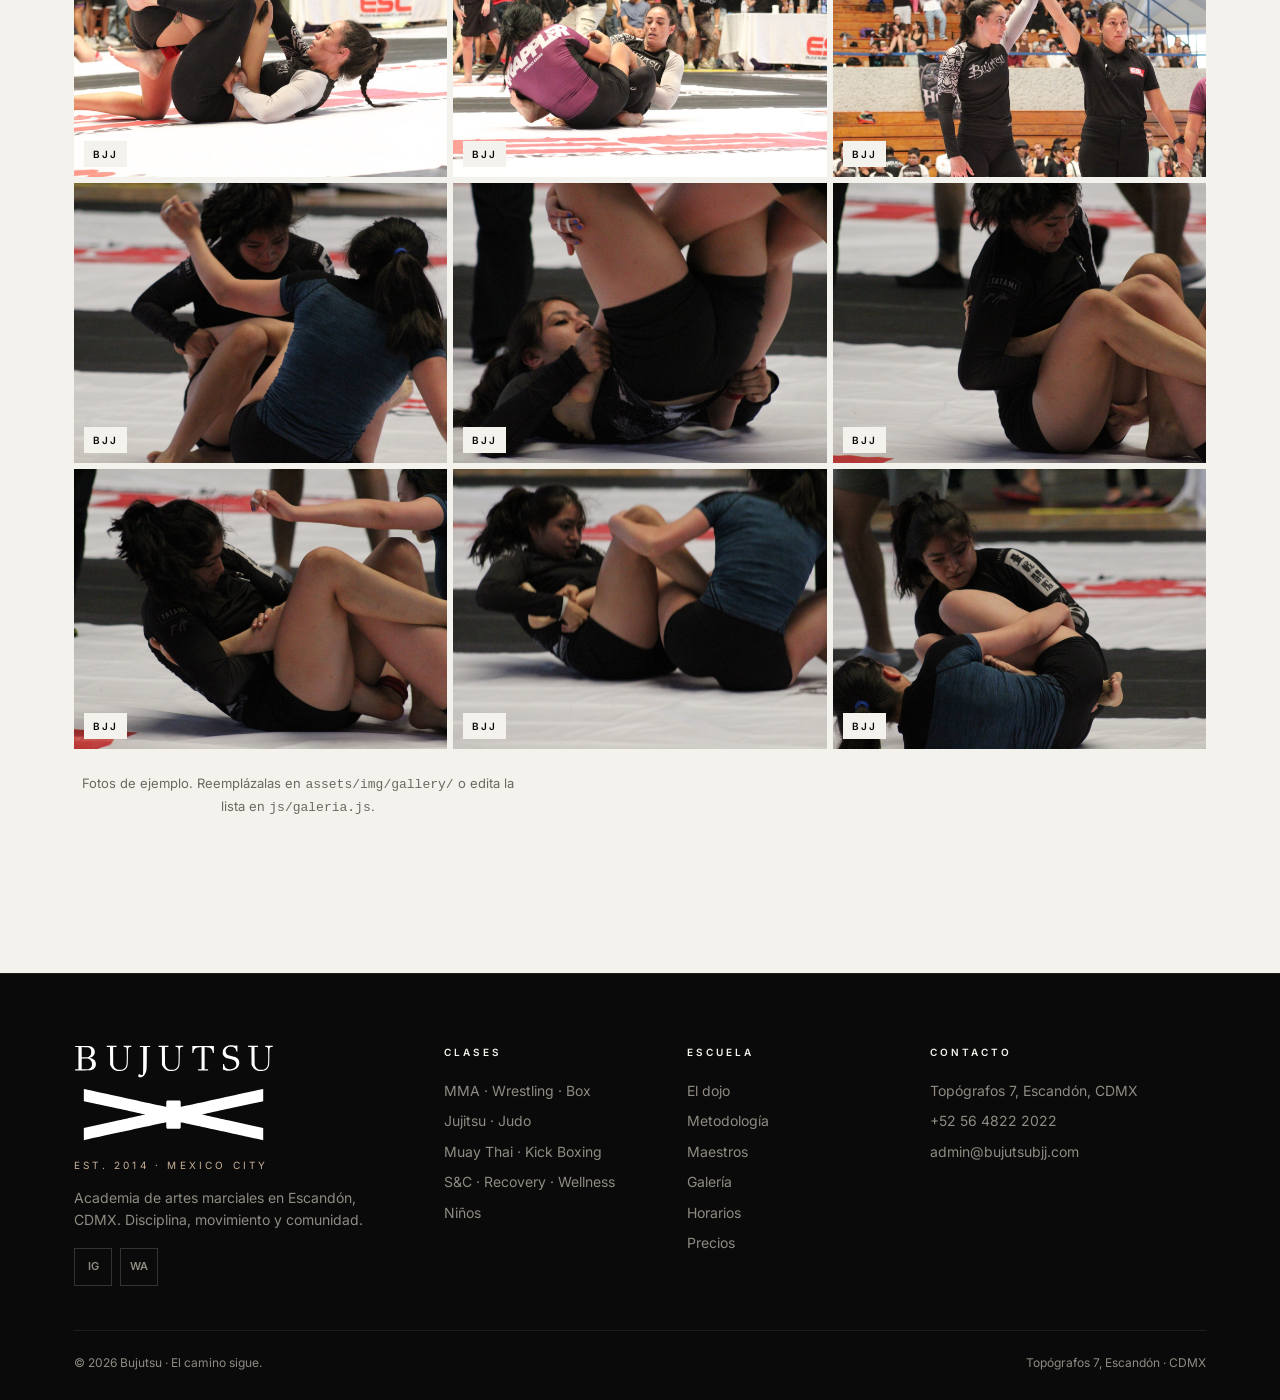
==== commit bfcba554: "Nueva identidad 2026: EB Garamond + Inter, paleta Dojo White/Camel, logo vectorial - Hero 'El camino" ====
--- a/galeria.html
+++ b/galeria.html
@@ -4,9 +4,10 @@
 <meta charset="UTF-8">
 <meta name="viewport" content="width=device-width, initial-scale=1.0">
 <title>Galería de fotos — Bujutsu</title>
-<meta name="description" content="Galería de fotos de Bujutsu: BJJ, Judo, Muay Thai, Kick Boxing, Niños y eventos. Filtra por categoría.">
-<meta name="theme-color" content="#E11D2A">
-<link rel="icon" href="assets/img/favicon.png" type="image/png">
+<meta name="description" content="Galería de fotos de Bujutsu: Jujitsu, Judo, Muay Thai, Kick Boxing, Niños, eventos y el nuevo dojo. Filtra por categoría.">
+<meta name="theme-color" content="#0A0A0A">
+<link rel="icon" href="assets/img/brand/favicon.svg" type="image/svg+xml">
+<link rel="alternate icon" href="assets/img/favicon.png" type="image/png">
 <link rel="stylesheet" href="css/styles.css">
 </head>
 <body>
@@ -14,39 +15,42 @@
 <!-- NAV -->
 <header class="nav">
   <div class="wrap nav-inner">
-    <a href="index.html" class="logo"><span class="brand-mark"></span><span class="brand-text">Bujutsu</span></a>
+    <a href="index.html" class="logo" aria-label="Bujutsu — inicio"><img src="assets/img/brand/wordmark-negro.svg" alt="Bujutsu" width="140" height="23"></a>
     <nav class="nav-links">
       <a href="index.html#disciplinas">Clases</a>
-      <a href="index.html#metodologia">Metodología</a>
+      <a href="index.html#dojo">El dojo</a>
+      <a href="index.html#horarios">Horarios</a>
+      <a href="index.html#precios">Precios</a>
       <a href="index.html#maestros">Maestros</a>
       <a href="index.html#ninos">Niños</a>
-      <a href="index.html#horarios">Horarios</a>
-      <a href="index.html#precios">Precios</a>
       <a href="galeria.html">Galería</a>
       <a href="index.html#ubicacion">Ubicación</a>
     </nav>
     <div class="nav-cta">
-      <a href="index.html#prueba" class="btn btn-red desk">Clase gratis</a>
+      <a href="index.html#prueba" class="btn btn-solid">Clase gratis</a>
       <button class="burger" id="burger" aria-label="Menú"><span></span><span></span><span></span></button>
     </div>
   </div>
   <div class="mobile-menu" id="mobileMenu">
     <a href="index.html#disciplinas">Clases</a>
+    <a href="index.html#dojo">El dojo</a>
+    <a href="index.html#horarios">Horarios</a>
+    <a href="index.html#precios">Precios</a>
     <a href="index.html#metodologia">Metodología</a>
     <a href="index.html#maestros">Maestros</a>
     <a href="index.html#ninos">Niños</a>
-    <a href="index.html#horarios">Horarios</a>
-    <a href="index.html#precios">Precios</a>
     <a href="galeria.html">Galería</a>
+    <a href="index.html#resenas">Reseñas</a>
     <a href="index.html#ubicacion">Ubicación</a>
-    <a href="index.html#prueba" class="btn btn-red">Agenda tu clase gratis</a>
+    <a href="index.html#prueba" class="btn btn-solid">Agenda tu clase gratis</a>
   </div>
 </header>
+
 
 <!-- PAGE HEAD -->
 <section class="page-head">
   <div class="wrap">
-    <div class="eyebrow" style="color:#ff5964">Bujutsu</div>
+    <div class="eyebrow">Memoria en movimiento</div>
     <h1>Galería de fotos</h1>
     <p>Momentos del tatami. Filtra por disciplina o evento.</p>
   </div>
@@ -68,24 +72,24 @@
   <div class="wrap">
     <div class="ft-grid">
       <div>
-        <div class="ft-logo"><span class="brand-mark"></span><span class="brand-text">Bujutsu</span></div>
-        <p style="font-size:14px; max-width:34ch;">Academia de artes marciales en México. BJJ, Judo, Muay Thai y Kick Boxing para todos los niveles.</p>
-        <div class="socials" style="margin-top:16px;">
+        <div class="ft-logo"><img src="assets/img/brand/logo-blanco.svg" alt="Bujutsu" width="200" height="97"></div>
+        <div class="ft-est">Est. 2014 · Mexico City</div>
+        <p style="font-size:14px; max-width:34ch;">Academia de artes marciales en Escandón, CDMX. Disciplina, movimiento y comunidad.</p>
+        <div class="socials">
           <a href="https://www.instagram.com/bujutsutv/" target="_blank" rel="noopener" title="Instagram">IG</a>
-          <a href="https://wa.me/525648222022" target="_blank" rel="noopener" title="WhatsApp">WA</a>
+          <a href="https://wa.me/525648222022?text=Hola%2C%20quiero%20informaci%C3%B3n%20de%20una%20clase%20de%20prueba%20gratis" target="_blank" rel="noopener" title="WhatsApp">WA</a>
         </div>
       </div>
-      <div><h4>Clases</h4><a href="index.html#disciplinas">BJJ · No-Gi</a><a href="index.html#disciplinas">Muay Thai · Kick Boxing</a><a href="index.html#disciplinas">Judo</a><a href="index.html#ninos">Niños</a></div>
-      <div><h4>Escuela</h4><a href="index.html#metodologia">Metodología</a><a href="index.html#maestros">Maestros</a><a href="galeria.html">Galería</a><a href="index.html#precios">Precios</a></div>
+      <div><h4>Clases</h4><a href="index.html#disciplinas">MMA · Wrestling · Box</a><a href="index.html#disciplinas">Jujitsu · Judo</a><a href="index.html#disciplinas">Muay Thai · Kick Boxing</a><a href="index.html#disciplinas">S&amp;C · Recovery · Wellness</a><a href="index.html#ninos">Niños</a></div>
+      <div><h4>Escuela</h4><a href="index.html#dojo">El dojo</a><a href="index.html#metodologia">Metodología</a><a href="index.html#maestros">Maestros</a><a href="galeria.html">Galería</a><a href="index.html#horarios">Horarios</a><a href="index.html#precios">Precios</a></div>
       <div><h4>Contacto</h4>
         <a href="https://maps.google.com/?q=Bujutsu+Central" target="_blank" rel="noopener">Topógrafos 7, Escandón, CDMX</a>
         <a href="tel:+525648222022">+52 56 4822 2022</a>
         <a href="mailto:admin@bujutsubjj.com">admin@bujutsubjj.com</a>
-        <a href="index.html#prueba" class="btn btn-red" style="display:inline-flex; margin-top:12px;">Clase gratis</a>
       </div>
     </div>
     <div class="ft-bottom">
-      <span>© 2026 Bujutsu · Entrena con el equipo líder de México.</span>
+      <span>© 2026 Bujutsu · El camino sigue.</span>
       <span>Topógrafos 7, Escandón · CDMX</span>
     </div>
   </div>
--- a/css/styles.css
+++ b/css/styles.css
@@ -1,448 +1,354 @@
 /* ============================================================
-   BUJUTSU — Estilos del sitio
-   Sitio estatico estandar (HTML5 + CSS + JS). Sin build.
-   Marca: rojo #E11D2A / negro #0d0d0d.
-   Fuentes de marca (autohospedadas en assets/fonts):
-     - Monument Extended  -> wordmark
-     - Neutro ExtraBold   -> titulos display
-     - PT Sans            -> texto
+   BUJUTSU — Hoja de estilos · Identidad 2026
+   Paleta: Deep Black #0A0A0A · Blanco #FFFFFF · Dojo White #F4F2EC
+           Camel #C9B299 · Concreto #B7B7B5
+   Tipografía: EB Garamond (frases y títulos editoriales)
+               Inter (datos, fechas y señalética)
    ============================================================ */
-
-/* ---- Fuentes de marca (self-hosted, woff2) ---- */
-@font-face{ font-family:"Neutro"; src:url("../assets/fonts/NeutroExtraBold.woff2") format("woff2");
-  font-weight:800; font-style:normal; font-display:swap; }
-@font-face{ font-family:"Neutro Outline"; src:url("../assets/fonts/NeutroOutline.woff2") format("woff2");
-  font-weight:800; font-style:normal; font-display:swap; }
-@font-face{ font-family:"Monument Extended"; src:url("../assets/fonts/MonumentExtendedRegular.woff2") format("woff2");
-  font-weight:400; font-style:normal; font-display:swap; }
-@font-face{ font-family:"Monument Extended"; src:url("../assets/fonts/MonumentExtendedUltrabold.woff2") format("woff2");
-  font-weight:800; font-style:normal; font-display:swap; }
-@font-face{ font-family:"PT Sans"; src:url("../assets/fonts/PTSansRegular.woff2") format("woff2");
-  font-weight:400; font-style:normal; font-display:swap; }
-@font-face{ font-family:"PT Sans"; src:url("../assets/fonts/PTSansBold.woff2") format("woff2");
-  font-weight:700; font-style:normal; font-display:swap; }
-@font-face{ font-family:"PT Sans"; src:url("../assets/fonts/PTSansItalic.woff2") format("woff2");
-  font-weight:400; font-style:italic; font-display:swap; }
-@font-face{ font-family:"PT Sans"; src:url("../assets/fonts/PTSansBoldItalic.woff2") format("woff2");
-  font-weight:700; font-style:italic; font-display:swap; }
+@import url("https://fonts.googleapis.com/css2?family=EB+Garamond:ital,wght@0,400;0,500;1,400&family=Inter:wght@400;500;600;700;800&display=swap");
 
 :root{
-  --red:#E11D2A;
-  --red-dark:#b3141f;
-  --black:#0d0d0d;
-  --ink:#141414;
-  --muted:#6f6f6f;
-  --line:#e6e6e6;
-  --soft:#f5f5f5;
-  --white:#ffffff;
-  --wa:#25D366;
+  --black:#0A0A0A; --white:#FFFFFF; --dojo:#F4F2EC; --camel:#C9B299; --camel-dk:#8C7559;
+  --concreto:#B7B7B5; --ink:#0A0A0A; --text:#3B3934; --muted:#6B6862; --line:#E2DED4; --line-dk:#2A2A2A;
+  --serif:"EB Garamond",Garamond,"Times New Roman",serif;
+  --sans:"Inter",-apple-system,BlinkMacSystemFont,"Segoe UI",Roboto,sans-serif;
   --maxw:1180px;
-  --display:"Neutro", "Arial Narrow", Impact, sans-serif;
-  --wordmark:"Monument Extended", "Arial Black", Arial, sans-serif;
-  --logo-b:url("../assets/img/logo-b.png");
-}
-/* brand display headings (match flyer typography) */
-.hero h1, h2.sec, .cta-grid h2, .strip .n, .plan .price, .kids-grid h2{
-  font-family:var(--display); font-weight:400; letter-spacing:.5px;
 }
 *{ box-sizing:border-box; margin:0; padding:0; }
 html{ scroll-behavior:smooth; }
-body{
-  font-family:"PT Sans", -apple-system,BlinkMacSystemFont,"Segoe UI",Roboto,Helvetica,Arial,sans-serif;
-  color:var(--ink); line-height:1.6; background:var(--white);
-  -webkit-font-smoothing:antialiased;
-}
+body{ font-family:var(--sans); color:var(--ink); background:var(--dojo); line-height:1.6; -webkit-font-smoothing:antialiased; }
 img{ max-width:100%; display:block; }
 a{ color:inherit; text-decoration:none; }
-.wrap{ max-width:var(--maxw); margin:0 auto; padding:0 22px; }
-.eyebrow{ font-size:12px; letter-spacing:3px; text-transform:uppercase; color:var(--red); font-weight:800; }
-h2.sec{ font-size:clamp(26px,4vw,40px); font-weight:900; letter-spacing:-0.5px; text-transform:uppercase; line-height:1.05; margin:10px 0 14px; }
-.sec-sub{ color:var(--muted); max-width:640px; margin-bottom:34px; font-size:16px; }
-.btn{ display:inline-flex; align-items:center; gap:9px; font-weight:800; font-size:15px;
-  padding:14px 24px; border-radius:6px; cursor:pointer; border:2px solid transparent;
-  letter-spacing:.3px; transition:transform .12s ease, background .2s ease; }
-.btn:hover{ transform:translateY(-2px); }
-.btn-red{ background:var(--red); color:#fff; }
-.btn-red:hover{ background:var(--red-dark); }
-.btn-ghost{ background:transparent; color:#fff; border-color:rgba(255,255,255,.4); }
-.btn-ghost:hover{ border-color:#fff; }
-.btn-dark{ background:var(--black); color:#fff; }
-.btn-wa{ background:var(--wa); color:#0b3d20; }
-.btn-lg{ padding:16px 30px; font-size:16px; }
-
-/* mockup banner */
-.mock-banner{ background:#111; color:#cdcdcd; font-size:12px; text-align:center; padding:7px 14px;
-  letter-spacing:.5px; }
-.mock-banner b{ color:#fff; }
-
-/* ---------- HEADER ---------- */
-header.nav{ position:sticky; top:0; z-index:50; background:rgba(13,13,13,.96);
-  backdrop-filter:blur(6px); border-bottom:1px solid #1f1f1f; }
-.nav-inner{ display:flex; align-items:center; justify-content:space-between; height:66px; }
-.logo{ display:flex; align-items:center; gap:11px; color:var(--red); text-transform:uppercase; }
-.logo .brand-mark{ width:40px; height:40px; background:var(--logo-b) center/contain no-repeat; flex:none; }
-.logo .brand-text{ font-family:var(--wordmark); font-size:22px; letter-spacing:1px; color:var(--red); line-height:1; text-transform:none; }
-.nav-links{ display:flex; gap:26px; align-items:center; }
-.nav-links a{ color:#e8e8e8; font-size:14px; font-weight:600; letter-spacing:.3px; }
-.nav-links a:hover{ color:var(--red); }
+.wrap{ max-width:var(--maxw); margin:0 auto; padding:0 24px; }
+
+/* ---------- Tipografía base ---------- */
+.eyebrow,.kicker{ font-size:11px; font-weight:500; letter-spacing:.42em; text-transform:uppercase; color:var(--muted); }
+.display,h2.sec{ font-family:var(--serif); font-weight:400; letter-spacing:.01em; line-height:1.05; }
+h2.sec{ font-size:clamp(34px,4.4vw,58px); margin:14px 0 16px; }
+.sec-sub{ color:var(--muted); max-width:56ch; margin-bottom:44px; font-size:16px; }
+.num{ font-size:12px; letter-spacing:.2em; color:var(--camel-dk); }
+.link-camel{ color:var(--camel-dk); font-weight:600; border-bottom:1px solid currentColor; }
+
+/* ---------- Botones ---------- */
+.btn{ display:inline-flex; align-items:center; justify-content:center; gap:10px; font-family:var(--sans);
+  font-size:12px; font-weight:600; letter-spacing:.2em; text-transform:uppercase; padding:17px 28px;
+  border:1px solid var(--black); cursor:pointer; transition:background .25s,color .25s,border-color .25s; }
+.btn-solid{ background:var(--black); color:var(--white); }
+.btn-solid:hover{ background:transparent; color:var(--black); }
+.btn-line{ background:transparent; color:var(--black); }
+.btn-line:hover{ background:var(--black); color:var(--white); }
+.on-dark .btn-solid{ background:var(--dojo); color:var(--black); border-color:var(--dojo); }
+.on-dark .btn-solid:hover{ background:transparent; color:var(--dojo); }
+.on-dark .btn-line{ color:var(--dojo); border-color:#555; }
+.on-dark .btn-line:hover{ background:var(--dojo); color:var(--black); border-color:var(--dojo); }
+
+/* ---------- Aviso ---------- */
+.notice{ background:var(--black); color:var(--dojo); text-align:center; font-size:12px; letter-spacing:.12em; padding:11px 16px; }
+.notice b{ color:var(--camel); font-weight:600; }
+
+/* ---------- Header ---------- */
+header.nav{ position:sticky; top:0; z-index:50; background:rgba(244,242,236,.93); backdrop-filter:blur(8px); border-bottom:1px solid var(--line); }
+.nav-inner{ display:flex; align-items:center; justify-content:space-between; height:72px; gap:20px; }
+.logo img{ width:140px; height:auto; }
+.nav-links{ display:flex; gap:24px; }
+.nav-links a{ font-size:11px; font-weight:500; letter-spacing:.2em; text-transform:uppercase; color:var(--text); }
+.nav-links a:hover{ color:var(--camel-dk); }
 .nav-cta{ display:flex; align-items:center; gap:12px; }
+.nav-cta .btn{ padding:12px 18px; font-size:11px; }
 .burger{ display:none; flex-direction:column; gap:5px; background:none; border:0; cursor:pointer; padding:6px; }
-.burger span{ width:26px; height:3px; background:#fff; border-radius:2px; transition:.3s; }
+.burger span{ width:24px; height:2px; background:var(--black); }
 .mobile-menu{ display:none; }
 
-/* ---------- HERO ---------- */
-.hero{ position:relative; color:#fff; background:
-  linear-gradient(180deg, rgba(13,13,13,.78), rgba(13,13,13,.94)),
-  url("../assets/img/gallery/muay-thai-1.jpg") center/cover no-repeat,
-  linear-gradient(120deg,#2a0508,#0d0d0d 60%);
-  overflow:hidden; }
-.hero::after{ content:""; position:absolute; inset:0; opacity:.10;
-  background-image:radial-gradient(circle at 20% 20%, #fff 1px, transparent 1px);
-  background-size:26px 26px; }
-.hero-inner{ position:relative; z-index:2; padding:88px 0 92px; }
-.hero h1{ font-size:clamp(38px,7vw,76px); font-weight:900; line-height:.98; text-transform:uppercase;
-  letter-spacing:-1px; max-width:14ch; }
-.hero h1 em{ color:var(--red); font-style:normal; }
-.hero p.lead{ font-size:clamp(16px,2.2vw,20px); color:#d6d6d6; max-width:52ch; margin:22px 0 30px; }
+/* ---------- Hero ---------- */
+.hero{ display:grid; grid-template-columns:1.05fr 1fr; min-height:clamp(600px,calc(100vh - 114px),820px); }
+.hero-copy{ display:flex; flex-direction:column; justify-content:center; padding:56px 56px 56px max(24px,calc((100vw - var(--maxw))/2 + 24px)); }
+.hero-copy .ribbon{ width:96px; margin-bottom:28px; }
+.hero h1{ font-family:var(--serif); font-weight:400; font-size:clamp(40px,4.6vw,70px); line-height:1.05; margin:18px 0 22px; }
+.hero h1 em{ font-style:italic; color:var(--camel-dk); }
+.hero h1 span{ display:block; font-size:.56em; margin-top:10px; color:var(--text); }
+.hero .lead{ font-size:17px; color:var(--text); max-width:48ch; margin-bottom:34px; }
 .hero-cta{ display:flex; gap:14px; flex-wrap:wrap; }
-.hero-tags{ display:flex; gap:10px; flex-wrap:wrap; margin-top:34px; }
-.tag{ border:1px solid rgba(255,255,255,.25); color:#eee; font-size:12px; font-weight:700;
-  letter-spacing:1.5px; text-transform:uppercase; padding:7px 14px; border-radius:30px; }
-
-/* ---------- STRIP / stats ---------- */
-.strip{ background:var(--red); color:#fff; }
-.strip .wrap{ display:grid; grid-template-columns:repeat(4,1fr); gap:14px; padding:26px 22px; text-align:center; }
-.strip .n{ font-size:30px; font-weight:900; line-height:1; }
-.strip .l{ font-size:12px; letter-spacing:1px; text-transform:uppercase; opacity:.9; margin-top:6px; }
-
-/* ---------- SECTION base ---------- */
-section.block{ padding:74px 0; }
-section.dark{ background:var(--black); color:#fff; }
-section.dark .sec-sub{ color:#b6b6b6; }
-section.soft{ background:var(--soft); }
-
-/* disciplinas */
-.cards{ display:grid; grid-template-columns:repeat(4,1fr); gap:18px; }
-.card{ background:#fff; border:1px solid var(--line); border-radius:12px; overflow:hidden;
-  transition:.2s; display:flex; flex-direction:column; }
-section.dark .card{ background:#161616; border-color:#242424; }
-.card:hover{ transform:translateY(-4px); box-shadow:0 12px 30px rgba(0,0,0,.10); border-color:var(--red); }
-/* image header with branded fallback (icon over gradient) if photo fails to load */
-.card-img{ position:relative; height:170px; background:linear-gradient(135deg,#2a0508,#0d0d0d);
-  display:flex; align-items:center; justify-content:center; overflow:hidden; }
-.card-img .ic{ position:relative; z-index:1; font-size:44px; font-weight:900; color:rgba(225,29,42,.9); }
-.card-img img{ position:absolute; inset:0; width:100%; height:100%; object-fit:cover; z-index:2; }
-.card-body{ padding:20px 22px; }
-.card h3{ font-size:18px; font-weight:800; text-transform:uppercase; letter-spacing:.4px; margin-bottom:8px; }
-.card p{ font-size:14px; color:var(--muted); }
-section.dark .card p{ color:#a9a9a9; }
-
-/* horarios */
-.sched-tabs{ display:flex; gap:8px; flex-wrap:wrap; margin-bottom:22px; }
-.sched-tab{ border:1px solid #2a2a2a; background:#161616; color:#ddd; padding:9px 18px; border-radius:30px;
-  font-weight:700; font-size:13px; letter-spacing:.5px; cursor:pointer; text-transform:uppercase; }
-.sched-tab.active{ background:var(--red); border-color:var(--red); color:#fff; }
-.grid-week{ display:grid; grid-template-columns:repeat(7,1fr); gap:10px; }
-.grid-week.cols-5{ grid-template-columns:repeat(5,1fr); }
-.day{ background:#151515; border:1px solid #232323; border-radius:10px; padding:14px 12px; min-height:120px; }
-.day h4{ font-size:12px; letter-spacing:1px; text-transform:uppercase; color:#9a9a9a; margin-bottom:10px; }
-.slot{ background:#1f1f1f; border-left:3px solid var(--red); border-radius:5px; padding:7px 9px; margin-bottom:7px; }
-.slot .t{ font-weight:800; font-size:13px; }
-.slot .d{ font-size:11px; color:#9a9a9a; text-transform:uppercase; letter-spacing:.5px; }
-.slot-baja{ border-left-color:#4caf7d; }
-.slot-media{ border-left-color:#e0a040; }
-.slot-alta{ border-left-color:var(--red); }
-.sched-legend{ display:flex; gap:18px; flex-wrap:wrap; margin-bottom:26px; font-size:12px; color:#bbb; }
-.sched-legend span{ display:inline-flex; align-items:center; gap:6px; }
-.sched-legend i{ width:10px; height:10px; border-radius:50%; display:inline-block; }
-.sched-sub{ font-size:12px; letter-spacing:2px; text-transform:uppercase; color:#9a9a9a; font-weight:800; margin:34px 0 14px; }
-.sched-sub:first-of-type{ margin-top:6px; }
-
-/* precios */
-.plans{ display:grid; grid-template-columns:repeat(3,1fr); gap:20px; align-items:stretch; }
-.plan{ background:#fff; border:1px solid var(--line); border-radius:14px; padding:30px 26px;
-  display:flex; flex-direction:column; }
-.plan.featured{ border:2px solid var(--red); box-shadow:0 16px 40px rgba(225,29,42,.14); position:relative; }
-.plan .badge{ position:absolute; top:-13px; left:50%; transform:translateX(-50%); background:var(--red);
-  color:#fff; font-size:11px; font-weight:800; letter-spacing:1px; text-transform:uppercase; padding:6px 14px; border-radius:20px; }
-.plan h3{ font-size:16px; text-transform:uppercase; letter-spacing:1px; font-weight:800; }
-.plan .price{ font-size:42px; font-weight:900; margin:12px 0 2px; }
-.plan .price small{ font-size:15px; color:var(--muted); font-weight:600; }
-.plan .per{ color:var(--muted); font-size:13px; margin-bottom:18px; }
-.plan ul{ list-style:none; margin:0 0 22px; padding:0; }
-.plan li{ font-size:14.5px; padding:8px 0; border-bottom:1px solid var(--line); display:flex; gap:9px; }
-.plan li::before{ content:"✓"; color:var(--red); font-weight:900; }
-.plan .btn{ margin-top:auto; justify-content:center; width:100%; }
-.price-note{ text-align:center; color:var(--muted); font-size:13px; margin-top:20px; }
-.plans-duo{ display:grid; grid-template-columns:repeat(2,1fr); gap:20px; max-width:760px; margin:0 auto; align-items:stretch; }
-.plans-extra{ display:grid; grid-template-columns:repeat(2,1fr); gap:20px; max-width:760px; margin:24px auto 0; }
-.pl-promo{ display:inline-block; align-self:flex-start; background:#ffe14d; color:#141414; font-weight:800;
-  font-size:12px; letter-spacing:.3px; padding:5px 12px; border-radius:20px; margin:2px 0 16px; }
-.pl-list{ list-style:none; margin:0 0 20px; padding:0; }
-.pl-list li{ display:flex; justify-content:space-between; gap:12px; align-items:baseline;
-  font-size:14px; padding:9px 0; border-bottom:1px solid var(--line); }
-.pl-list li::before{ content:none; }
-.pl-list li b{ color:var(--ink); font-weight:800; white-space:nowrap; }
-.plan h3 .pl-sub{ display:block; font-size:12px; color:var(--muted); font-weight:600; letter-spacing:0; text-transform:none; margin-top:4px; }
-
-/* instructores */
-.team{ display:grid; grid-template-columns:repeat(3,1fr); gap:20px; }
-.coach{ border:1px solid var(--line); border-radius:14px; overflow:hidden; background:#fff; }
-.coach .ph{ height:220px; background:linear-gradient(135deg,#2a2a2a,#0d0d0d); position:relative; }
-.coach .ph::after{ content:attr(data-init); position:absolute; inset:0; display:flex; align-items:center;
-  justify-content:center; font-size:56px; font-weight:900; color:rgba(225,29,42,.85); letter-spacing:2px; }
-.coach .info{ padding:20px 22px; }
-.coach h3{ font-size:19px; font-weight:800; }
-.coach .role{ color:var(--red); font-weight:700; font-size:13px; text-transform:uppercase; letter-spacing:.5px; margin:2px 0 10px; }
-.coach .cred{ font-size:13.5px; color:var(--muted); }
-
-/* reseñas */
-.reviews{ display:grid; grid-template-columns:repeat(3,1fr); gap:20px; }
-.review{ background:#fff; border:1px solid var(--line); border-radius:14px; padding:26px; }
-section.dark .review{ background:#161616; border-color:#242424; }
-.stars{ color:#ffb400; font-size:17px; letter-spacing:2px; margin-bottom:12px; }
-.review p{ font-size:15px; margin-bottom:16px; }
-section.dark .review p{ color:#e0e0e0; }
-.reviewer{ display:flex; align-items:center; gap:12px; }
-.avatar{ width:42px; height:42px; border-radius:50%; background:var(--red); color:#fff; font-weight:800;
-  display:flex; align-items:center; justify-content:center; font-size:16px; }
-.reviewer .who{ font-weight:700; font-size:14px; }
-.reviewer .sub{ font-size:12px; color:var(--muted); }
-.g-badge{ display:inline-flex; align-items:center; gap:10px; background:#fff; border:1px solid var(--line);
-  border-radius:30px; padding:10px 18px; font-weight:700; margin-bottom:26px; color:var(--ink); }
-.g-badge b{ font-size:18px; } .g-badge .stars{ margin:0; font-size:15px; }
-
-/* ubicacion */
-.loc{ display:grid; grid-template-columns:1fr 1fr; gap:0; border-radius:16px; overflow:hidden; border:1px solid var(--line); }
-.loc .map{ min-height:360px; background:
-  linear-gradient(135deg,#e9edf0,#dfe4e8);
-  position:relative; }
-.loc .map .grid-lines{ position:absolute; inset:0;
-  background-image:linear-gradient(#cfd6db 1px,transparent 1px),linear-gradient(90deg,#cfd6db 1px,transparent 1px);
-  background-size:40px 40px; opacity:.7; }
-.loc .map .road{ position:absolute; background:#c3cbd1; }
-.loc .map .road.h{ height:14px; left:0; right:0; top:46%; }
-.loc .map .road.v{ width:14px; top:0; bottom:0; left:38%; }
-.loc .map .pin{ position:absolute; top:44%; left:37%; transform:translate(-50%,-100%); z-index:3; text-align:center; }
-.loc .map .pin .dot{ width:26px; height:26px; background:var(--red); border-radius:50% 50% 50% 0;
-  transform:rotate(-45deg); margin:0 auto; box-shadow:0 4px 10px rgba(0,0,0,.3); }
-.loc .map .pin .lbl{ background:#fff; padding:4px 10px; border-radius:6px; font-size:12px; font-weight:800;
-  margin-top:8px; box-shadow:0 2px 8px rgba(0,0,0,.15); }
-.loc .info{ padding:36px 34px; background:#fff; }
-.loc .info h3{ font-size:22px; font-weight:900; text-transform:uppercase; margin-bottom:16px; }
-.loc .info .row{ display:flex; gap:12px; padding:12px 0; border-bottom:1px solid var(--line); font-size:15px; }
-.loc .info .row b{ min-width:96px; color:var(--muted); font-weight:700; font-size:12px; letter-spacing:1px; text-transform:uppercase; }
-.loc .info .btn{ margin-top:20px; }
-
-/* CTA form */
-.cta-final{ background:linear-gradient(120deg,#2a0508,#0d0d0d 65%); color:#fff; }
-.cta-grid{ display:grid; grid-template-columns:1.1fr 1fr; gap:44px; align-items:center; }
-.cta-grid h2{ font-size:clamp(28px,4.5vw,46px); font-weight:900; text-transform:uppercase; line-height:1.02; }
-.cta-grid p{ color:#cfcfcf; margin:16px 0 0; font-size:17px; }
-.form-card{ background:#fff; color:var(--ink); border-radius:16px; padding:30px; }
-.form-card h3{ font-size:20px; font-weight:800; margin-bottom:4px; }
-.form-card .fsub{ color:var(--muted); font-size:14px; margin-bottom:18px; }
-.field{ margin-bottom:14px; }
-.field label{ display:block; font-size:12px; font-weight:700; letter-spacing:.5px; text-transform:uppercase; color:var(--muted); margin-bottom:6px; }
-.field input, .field select{ width:100%; padding:13px 14px; border:1px solid var(--line); border-radius:8px;
-  font-size:15px; font-family:inherit; background:#fbfbfb; }
-.field input:focus, .field select:focus{ outline:2px solid var(--red); border-color:var(--red); }
-.form-card .btn{ width:100%; justify-content:center; margin-top:6px; }
+.hero-tags{ display:flex; gap:8px; flex-wrap:wrap; margin-top:30px; }
+.tag{ border:1px solid var(--line); font-size:10px; letter-spacing:.22em; text-transform:uppercase; padding:7px 11px; color:var(--text); }
+.hero-img{ position:relative; overflow:hidden; background:var(--concreto); }
+.hero-img img{ position:absolute; inset:0; width:100%; height:100%; object-fit:cover; object-position:center bottom; }
+
+/* ---------- Franja de datos ---------- */
+.strip{ background:var(--black); color:var(--dojo); }
+.strip .wrap{ display:grid; grid-template-columns:repeat(4,1fr); }
+.strip .wrap > div{ padding:30px 20px; text-align:center; border-left:1px solid var(--line-dk); }
+.strip .wrap > div:first-child{ border-left:0; }
+.strip .n{ font-family:var(--serif); font-size:34px; line-height:1; }
+.strip .l{ font-size:10px; letter-spacing:.3em; text-transform:uppercase; color:var(--camel); margin-top:10px; }
+
+/* ---------- Secciones ---------- */
+section.block{ padding:110px 0; }
+section.white{ background:var(--white); border-top:1px solid var(--line); border-bottom:1px solid var(--line); }
+section.dark{ background:var(--black); color:var(--dojo); }
+section.dark .sec-sub{ color:#B9B5AB; }
+section.dark .eyebrow,section.dark .kicker{ color:var(--camel); }
+.head{ display:flex; justify-content:space-between; align-items:flex-end; gap:30px; flex-wrap:wrap; margin-bottom:50px; }
+.head .sec-sub{ margin-bottom:0; max-width:44ch; }
+
+/* ---------- Disciplinas (réplica del arte de muro) ---------- */
+.disc-wrap{ display:grid; grid-template-columns:.8fr 1.2fr; gap:60px; align-items:start; }
+.disc-intro{ position:sticky; top:110px; }
+.disc-intro .legend{ display:flex; flex-wrap:wrap; gap:8px; }
+.wall{ list-style:none; border-top:1px solid var(--black); }
+.wall li{ display:flex; align-items:center; justify-content:space-between; gap:18px; padding:14px 0; border-bottom:1px solid var(--line); transition:padding .25s; }
+.wall li:hover{ padding-left:10px; }
+.wall b{ font-weight:800; font-size:clamp(28px,4vw,54px); line-height:.98; letter-spacing:-.02em; text-transform:uppercase; }
+.wall li:hover b{ color:var(--camel-dk); }
+.wall small{ flex:0 1 200px; font-size:10px; letter-spacing:.22em; text-transform:uppercase; color:var(--muted); text-align:right; line-height:1.5; }
+.wall small i{ display:block; font-style:normal; color:var(--camel-dk); margin-bottom:4px; }
+.wall .tbd{ display:inline-block; margin-top:6px; border:1px dashed var(--concreto); padding:3px 7px; color:var(--muted); }
+.wall .ok{ display:inline-block; margin-top:6px; background:var(--black); color:var(--dojo); padding:3px 7px; }
+
+/* ---------- Renovación ---------- */
+.pillars{ display:grid; grid-template-columns:repeat(4,1fr); border-top:1px solid var(--line); }
+.pillar{ padding:34px 28px 10px 0; border-right:1px solid var(--line); }
+.pillar + .pillar{ padding-left:28px; }
+.pillar:last-child{ border-right:0; }
+.pillar h3{ font-family:var(--serif); font-weight:400; font-size:28px; margin:14px 0 10px; }
+.pillar p{ font-size:14.5px; color:var(--muted); }
+
+/* ---------- Recorrido ---------- */
+.tour{ padding:110px 0 90px; overflow:hidden; }
+.track{ display:flex; gap:18px; overflow-x:auto; scroll-snap-type:x mandatory; padding:0 24px 20px max(24px,calc((100vw - var(--maxw))/2 + 24px)); scrollbar-width:thin; }
+.track::-webkit-scrollbar{ height:4px; } .track::-webkit-scrollbar-thumb{ background:var(--concreto); }
+.frame{ flex:0 0 auto; scroll-snap-align:start; }
+.frame img{ height:min(640px,72vh); width:auto; background:var(--concreto); }
+.tour-nav{ display:flex; gap:10px; }
+.tour-nav button{ width:48px; height:48px; border:1px solid var(--black); background:transparent; font-size:18px; cursor:pointer; transition:.2s; }
+.tour-nav button:hover{ background:var(--black); color:var(--white); }
+
+/* ---------- Espacios ---------- */
+.feature{ display:grid; grid-template-columns:1fr 1fr; align-items:center; }
+.feature .ph{ aspect-ratio:4/5; overflow:hidden; background:var(--concreto); }
+.feature .ph img{ width:100%; height:100%; object-fit:cover; }
+.feature .tx{ padding:60px clamp(24px,6vw,90px); }
+.feature .tx h3{ font-family:var(--serif); font-weight:400; font-size:clamp(30px,3.6vw,48px); line-height:1.05; margin:16px 0 18px; }
+.feature .tx p{ color:var(--text); max-width:42ch; }
+.feature.rev .ph{ order:2; }
+.feature.dark{ background:var(--black); color:var(--dojo); }
+.feature.dark .tx p{ color:#C9C6BD; }
+.feature.dark .kicker{ color:var(--camel); }
+
+/* ---------- Horarios ---------- */
+.sched-legend{ display:flex; gap:22px; flex-wrap:wrap; margin-bottom:30px; font-size:11px; letter-spacing:.16em; text-transform:uppercase; color:#B9B5AB; }
+.sched-legend i{ display:inline-block; width:22px; height:3px; vertical-align:middle; margin-right:8px; }
+.sched-sub{ font-family:var(--serif); font-size:26px; margin:36px 0 16px; }
+.grid-week{ display:grid; grid-template-columns:repeat(5,1fr); gap:1px; background:var(--line-dk); border:1px solid var(--line-dk); }
+.day{ background:var(--black); padding:18px 14px; min-height:120px; }
+.day h4{ font-size:10px; font-weight:600; letter-spacing:.3em; text-transform:uppercase; color:var(--camel); margin-bottom:14px; }
+.slot{ border-left:3px solid var(--concreto); padding:6px 10px; margin-bottom:10px; background:#141414; }
+.slot .t{ font-size:13px; font-weight:600; color:var(--white); }
+.slot .d{ font-size:11px; letter-spacing:.06em; color:#B9B5AB; text-transform:uppercase; }
+.slot-baja{ border-left-color:#E8DCC9; }
+.slot-media{ border-left-color:var(--camel); }
+.slot-alta{ border-left-color:var(--camel-dk); }
+.sched-tbd{ margin-top:30px; border:1px dashed #444; padding:18px 20px; font-size:14px; color:#C9C6BD; }
+.sched-tbd b{ color:var(--camel); font-weight:600; }
+
+/* ---------- Precios ---------- */
+.plans{ display:grid; grid-template-columns:repeat(3,1fr); gap:0; border:1px solid var(--line); background:var(--white); }
+.plan{ padding:40px 32px; display:flex; flex-direction:column; border-right:1px solid var(--line); position:relative; }
+.plan:last-child{ border-right:0; }
+.plan.featured{ background:var(--black); color:var(--dojo); }
+.plan .badge{ position:absolute; top:20px; right:20px; font-size:9px; letter-spacing:.26em; text-transform:uppercase; border:1px solid var(--camel); color:var(--camel); padding:5px 9px; }
+.plan h3{ font-family:var(--serif); font-weight:400; font-size:30px; line-height:1.1; }
+.pl-sub{ display:block; font-family:var(--sans); font-size:11px; letter-spacing:.18em; text-transform:uppercase; color:var(--muted); margin-top:8px; }
+.plan.featured .pl-sub{ color:var(--camel); }
+.price{ font-family:var(--serif); font-size:52px; line-height:1; margin:26px 0 22px; }
+.price small{ font-family:var(--sans); font-size:13px; color:var(--muted); margin-left:4px; }
+.plan ul{ list-style:none; margin-bottom:22px; }
+.plan li{ font-size:14px; padding:10px 0; border-bottom:1px solid var(--line); display:flex; justify-content:space-between; gap:10px; }
+.plan.featured li{ border-color:var(--line-dk); }
+.pl-promo{ font-size:12px; letter-spacing:.14em; text-transform:uppercase; color:var(--camel-dk); margin-bottom:24px; }
+.plan.featured .pl-promo{ color:var(--camel); }
+.plan .btn{ margin-top:auto; width:100%; }
+.plan.featured .btn{ background:var(--dojo); color:var(--black); border-color:var(--dojo); }
+.plan.featured .btn:hover{ background:transparent; color:var(--dojo); }
+.price-note{ margin-top:26px; font-size:14px; color:var(--muted); }
+
+/* ---------- Metodología ---------- */
+.method-grid{ display:grid; grid-template-columns:repeat(3,1fr); border-top:1px solid var(--line-dk); }
+.method-item{ padding:32px 28px 0 0; }
+.method-item + .method-item{ padding-left:28px; border-left:1px solid var(--line-dk); }
+.method-item .k{ font-size:12px; letter-spacing:.2em; color:var(--camel); }
+.method-item h3{ font-family:var(--serif); font-weight:400; font-size:28px; margin:12px 0 10px; }
+.method-item p{ color:#B9B5AB; font-size:15px; }
+.belts-wrap{ margin-top:70px; }
+.belts-wrap .cap{ font-size:11px; letter-spacing:.3em; text-transform:uppercase; color:var(--camel); margin-bottom:18px; }
+.belts{ display:grid; grid-template-columns:repeat(5,1fr); gap:10px; }
+.belt .bar{ height:14px; border:1px solid #333; }
+.belt .lbl{ font-size:11px; letter-spacing:.2em; text-transform:uppercase; color:#B9B5AB; margin-top:10px; }
+
+/* ---------- Maestros ---------- */
+.team{ display:grid; grid-template-columns:repeat(5,1fr); gap:0; border-top:1px solid var(--black); }
+.coach{ padding:28px 20px 0 0; }
+.coach + .coach{ padding-left:20px; border-left:1px solid var(--line); }
+.coach .ph{ width:64px; height:64px; border-radius:50%; background:var(--black); color:var(--camel); display:flex; align-items:center; justify-content:center; font-family:var(--serif); font-size:24px; margin-bottom:18px; }
+.coach .ph::after{ content:attr(data-init); }
+.coach h3{ font-family:var(--serif); font-weight:400; font-size:26px; line-height:1.1; }
+.coach .role{ font-size:10px; letter-spacing:.2em; text-transform:uppercase; color:var(--camel-dk); margin:8px 0 12px; }
+.palmares{ list-style:none; font-size:13.5px; color:var(--muted); }
+.palmares li{ padding:4px 0; }
+
+/* ---------- Kids ---------- */
+.kids-grid{ display:grid; grid-template-columns:1fr 1fr; gap:60px; align-items:center; }
+.kids-photo{ aspect-ratio:4/5; overflow:hidden; background:var(--concreto); }
+.kids-photo img{ width:100%; height:100%; object-fit:cover; }
+.ages{ display:grid; grid-template-columns:repeat(3,1fr); border-top:1px solid var(--black); margin-bottom:28px; }
+.age{ padding:18px 0; }
+.age + .age{ padding-left:18px; border-left:1px solid var(--line); }
+.age b{ display:block; font-family:var(--serif); font-weight:400; font-size:36px; line-height:1; }
+.age span{ font-size:10px; letter-spacing:.24em; text-transform:uppercase; color:var(--camel-dk); }
+.kids-benefits{ list-style:none; margin-bottom:30px; }
+.kids-benefits li{ padding:10px 0; border-bottom:1px solid var(--line); font-size:15px; color:var(--text); }
+
+/* ---------- Reseñas ---------- */
+.g-badge{ display:inline-flex; gap:10px; align-items:center; border:1px solid var(--line-dk); padding:10px 16px; font-size:13px; margin-bottom:40px; }
+.g-badge b{ font-family:var(--serif); font-size:22px; font-weight:400; }
+.stars{ color:var(--camel); letter-spacing:3px; font-size:14px; }
+.reviews{ display:grid; grid-template-columns:repeat(3,1fr); border-top:1px solid var(--line-dk); }
+.review{ padding:32px 28px 0 0; }
+.review + .review{ padding-left:28px; border-left:1px solid var(--line-dk); }
+.review p{ font-family:var(--serif); font-size:21px; line-height:1.4; margin:14px 0 22px; color:var(--dojo); }
+.reviewer{ display:flex; gap:12px; align-items:center; }
+.avatar{ width:38px; height:38px; border-radius:50%; background:var(--camel); color:var(--black); display:flex; align-items:center; justify-content:center; font-weight:700; font-size:14px; }
+.reviewer .who{ font-size:13px; font-weight:600; }
+.reviewer .sub{ font-size:11px; letter-spacing:.14em; text-transform:uppercase; color:#8F8B82; }
+
+/* ---------- Galería (home) ---------- */
+.ig-head{ display:flex; justify-content:space-between; align-items:center; gap:20px; flex-wrap:wrap; margin-bottom:28px; }
+.ig-handle{ font-family:var(--serif); font-size:26px; }
+.ig-handle b{ font-weight:400; color:var(--camel-dk); }
+.gallery{ display:grid; grid-template-columns:repeat(4,1fr); gap:6px; }
+.gtile{ aspect-ratio:1; overflow:hidden; background:var(--concreto); }
+.gtile img{ width:100%; height:100%; object-fit:cover; filter:saturate(.85); transition:transform .4s, filter .4s; }
+.gtile:hover img{ transform:scale(1.04); filter:saturate(1); }
+
+/* ---------- Ubicación ---------- */
+.loc{ display:grid; grid-template-columns:1.1fr 1fr; border:1px solid var(--line); background:var(--white); }
+.loc .map{ width:100%; min-height:420px; border:0; filter:grayscale(1) contrast(.95); }
+.loc .info{ padding:40px 36px; }
+.loc .info h3{ font-family:var(--serif); font-weight:400; font-size:32px; margin-bottom:16px; }
+.loc .row{ display:grid; grid-template-columns:100px 1fr; gap:12px; padding:13px 0; border-bottom:1px solid var(--line); font-size:15px; }
+.loc .row b{ font-size:10px; font-weight:600; letter-spacing:.24em; text-transform:uppercase; color:var(--camel-dk); padding-top:4px; }
+.loc .info .btn{ margin-top:26px; }
+
+/* ---------- Clase de prueba ---------- */
+.cta-grid{ display:grid; grid-template-columns:1.1fr 1fr; gap:60px; align-items:center; }
+.cta-grid h2{ font-family:var(--serif); font-weight:400; font-size:clamp(38px,5vw,64px); line-height:1.02; }
+.cta-grid h2 em{ font-style:italic; color:var(--camel); }
+.cta-grid > div > p{ color:#C9C6BD; margin-top:18px; font-size:17px; max-width:44ch; }
+.form-card{ background:var(--dojo); color:var(--ink); padding:36px; }
+.form-card h3{ font-family:var(--serif); font-weight:400; font-size:28px; }
+.form-card .fsub{ color:var(--muted); font-size:14px; margin-bottom:22px; }
+.field{ margin-bottom:16px; }
+.field label{ display:block; font-size:10px; font-weight:600; letter-spacing:.24em; text-transform:uppercase; color:var(--muted); margin-bottom:6px; }
+.field input,.field select{ width:100%; padding:13px 14px; border:1px solid var(--line); background:var(--white); font:inherit; font-size:15px; border-radius:0; }
+.field input:focus,.field select:focus{ outline:1px solid var(--black); border-color:var(--black); }
+.form-card .btn{ width:100%; margin-top:6px; }
 .form-note{ font-size:12px; color:var(--muted); text-align:center; margin-top:12px; }
-.form-status{ margin-top:12px; padding:12px 14px; border-radius:8px; font-size:14px; font-weight:600; text-align:center; }
-.form-status.ok{ background:#e6f7ec; color:#0b7a37; border:1px solid #bfe6cd; }
-.form-status.err{ background:#fbe3e6; color:#a00c22; border:1px solid #f3c2c8; }
-
-/* footer */
-footer.ft{ background:#080808; color:#cfcfcf; padding:56px 0 26px; }
-.ft-grid{ display:grid; grid-template-columns:2fr 1fr 1fr 1.4fr; gap:30px; }
-.ft-grid h4{ color:#fff; font-size:13px; letter-spacing:1.5px; text-transform:uppercase; margin-bottom:14px; }
-.ft-grid a{ display:block; color:#b7b7b7; font-size:14px; padding:5px 0; }
-.ft-grid a:hover{ color:var(--red); }
-.ft-logo{ display:flex; align-items:center; gap:12px; color:var(--red); text-transform:uppercase; margin-bottom:14px; }
-.ft-logo .brand-mark{ width:44px; height:44px; background:var(--logo-b) center/contain no-repeat; flex:none; }
-.ft-logo .brand-text{ font-family:var(--wordmark); font-size:25px; letter-spacing:1px; color:var(--red); line-height:1; text-transform:none; }
-.ft-bottom{ border-top:1px solid #1c1c1c; margin-top:34px; padding-top:20px; display:flex;
-  justify-content:space-between; font-size:12px; color:#7a7a7a; flex-wrap:wrap; gap:8px; }
-.socials{ display:flex; gap:10px; }
-.socials a{ width:38px; height:38px; border:1px solid #2a2a2a; border-radius:8px; display:flex;
-  align-items:center; justify-content:center; color:#ddd; font-weight:700; font-size:12px; }
-.socials a:hover{ background:var(--red); border-color:var(--red); color:#fff; }
-
-/* WhatsApp FAB */
-.wa-fab{ position:fixed; right:20px; top:50%; transform:translateY(-50%); z-index:80; background:var(--wa); color:#073b1c;
-  width:60px; height:60px; border-radius:50%; display:flex; align-items:center; justify-content:center;
-  box-shadow:0 8px 24px rgba(0,0,0,.28); font-size:30px; transition:transform .15s; }
-.wa-fab:hover{ transform:translateY(-50%) scale(1.08); }
-.wa-fab svg{ width:32px; height:32px; }
-
-/* por definir */
-.tbd{ display:inline-block; margin-top:12px; font-size:11px; font-weight:800; letter-spacing:.5px;
-  text-transform:uppercase; color:#8a5a00; background:#fff2d9; padding:4px 11px; border-radius:20px; }
-
-/* metodología / facultad académica */
-.method-grid{ display:grid; grid-template-columns:repeat(3,1fr); gap:18px; }
-.method-item{ padding:24px; border:1px solid #242424; border-radius:12px; background:#161616; }
-.method-item .k{ color:var(--red); font-weight:900; font-size:24px; line-height:1; }
-.method-item h3{ font-size:17px; font-weight:800; margin:10px 0 7px; text-transform:uppercase; letter-spacing:.4px; }
-.method-item p{ color:#a9a9a9; font-size:14px; }
-.belts-wrap{ margin-top:34px; border-top:1px solid #232323; padding-top:26px; }
-.belts-wrap .cap{ font-size:12px; letter-spacing:2px; text-transform:uppercase; color:#9a9a9a; margin-bottom:14px; }
-.belts{ display:flex; gap:10px; flex-wrap:wrap; }
-.belt{ flex:1; min-width:96px; }
-.belt .bar{ height:16px; border-radius:3px; box-shadow:inset 0 0 0 1px rgba(255,255,255,.12); }
-.belt .lbl{ font-size:12px; color:#b6b6b6; margin-top:8px; }
-
-/* maestros palmarés */
-.faculty-note{ display:inline-flex; align-items:center; gap:9px; background:#161616; border:1px solid #242424;
-  border-radius:30px; padding:9px 16px; font-size:13px; color:#cfcfcf; margin-bottom:26px; }
-.faculty-note b{ color:var(--red); }
-.maestro .palmares{ list-style:none; margin:12px 0 0; padding:12px 0 0; border-top:1px solid var(--line); }
-section.dark .maestro .palmares{ border-color:#242424; }
-.maestro .palmares li{ font-size:13px; color:var(--muted); padding:4px 0; display:flex; gap:9px; align-items:flex-start; }
-section.dark .maestro .palmares li{ color:#a9a9a9; }
-.maestro .palmares li::before{ content:"★"; color:var(--red); font-size:11px; margin-top:2px; }
-.coach .ph.gold::after{ color:rgba(255,180,0,.85); }
-
-/* niños */
-.kids-grid{ display:grid; grid-template-columns:1.05fr 1fr; gap:38px; align-items:center; }
-.kids-photo{ height:360px; border-radius:16px; overflow:hidden; position:relative;
-  background:linear-gradient(135deg,#2a0508,#0d0d0d); display:flex; align-items:center; justify-content:center; }
-.kids-photo .ic{ font-size:80px; color:rgba(225,29,42,.9); font-weight:900; }
-.kids-photo .cap{ position:absolute; bottom:16px; left:16px; background:rgba(0,0,0,.6); color:#fff;
-  font-size:12px; padding:6px 12px; border-radius:8px; }
-.ages{ display:flex; gap:12px; flex-wrap:wrap; margin:20px 0 22px; }
-.age{ border:1px solid var(--line); border-radius:12px; padding:14px 18px; background:#fff; }
-.age b{ display:block; font-size:22px; color:var(--red); font-weight:900; }
-.age span{ font-size:12px; color:var(--muted); text-transform:uppercase; letter-spacing:.5px; }
-.kids-benefits{ list-style:none; padding:0; margin:0 0 22px; }
-.kids-benefits li{ font-size:15px; padding:7px 0; display:flex; gap:10px; }
-.kids-benefits li::before{ content:"✓"; color:var(--red); font-weight:900; }
-
-/* galería instagram */
-.ig-head{ display:flex; align-items:center; justify-content:space-between; gap:16px; flex-wrap:wrap; margin-bottom:24px; }
-.ig-handle{ display:inline-flex; align-items:center; gap:10px; font-weight:800; font-size:16px; color:var(--ink); }
-.ig-handle .dot{ width:34px; height:34px; border-radius:50%; background:linear-gradient(45deg,#f09433,#e6683c,#dc2743,#cc2366,#bc1888);
-  display:flex; align-items:center; justify-content:center; color:#fff; font-size:17px; }
-.ig-handle b{ color:var(--red); }
-.gallery{ display:grid; grid-template-columns:repeat(4,1fr); gap:12px; }
-.gtile{ position:relative; aspect-ratio:1/1; border-radius:10px; overflow:hidden; display:block;
-  background:linear-gradient(135deg,#2a0508,#0d0d0d); }
-.gtile img{ width:100%; height:100%; object-fit:cover; }
-.gtile .igmark{ position:absolute; inset:0; display:flex; align-items:center; justify-content:center;
-  color:rgba(255,255,255,.45); font-size:30px; z-index:0; }
-.gtile .ov{ position:absolute; inset:0; z-index:2; background:rgba(225,29,42,.82); opacity:0; transition:.2s;
-  display:flex; align-items:center; justify-content:center; color:#fff; font-size:26px; }
-.gtile:hover .ov{ opacity:1; }
-.gtile img{ position:relative; z-index:1; }
-
-/* ---------- RESPONSIVE ---------- */
-@media (max-width: 960px){
-  .cards{ grid-template-columns:repeat(2,1fr); }
-  .team, .reviews{ grid-template-columns:repeat(1,1fr); }
-  .method-grid{ grid-template-columns:1fr; }
-  .kids-grid{ grid-template-columns:1fr; gap:24px; }
-  .gallery{ grid-template-columns:repeat(3,1fr); }
-  .team{ grid-template-columns:repeat(2,1fr); }
-  .plans{ grid-template-columns:1fr; max-width:440px; margin:0 auto; }
-  .plans-duo, .plans-extra{ grid-template-columns:1fr; max-width:440px; }
-  .loc{ grid-template-columns:1fr; }
-  .cta-grid{ grid-template-columns:1fr; gap:26px; }
-  .grid-week{ grid-template-columns:repeat(2,1fr); }
-  .grid-week.cols-5{ grid-template-columns:repeat(2,1fr); }
-  .ft-grid{ grid-template-columns:1fr 1fr; }
-}
-@media (max-width: 720px){
-  .nav-links{ display:none; }
-  .nav-cta .btn.desk{ display:none; }
-  .burger{ display:flex; }
-  .mobile-menu.open{ display:block; background:#0d0d0d; border-bottom:1px solid #1f1f1f; }
-  .mobile-menu a{ display:block; color:#eee; padding:14px 22px; border-top:1px solid #1a1a1a; font-weight:600; }
-  .mobile-menu .btn{ margin:16px 22px; display:flex; justify-content:center; }
-  .strip .wrap{ grid-template-columns:repeat(2,1fr); gap:22px 14px; }
-  .cards{ grid-template-columns:1fr; }
-  .team{ grid-template-columns:1fr; }
-  .ages{ gap:10px; }
-  .gallery{ grid-template-columns:repeat(2,1fr); }
-  .ig-head{ flex-direction:column; align-items:flex-start; gap:12px; }
-  .grid-week{ grid-template-columns:1fr; }
-  .grid-week.cols-5{ grid-template-columns:1fr; }
-  .ft-grid{ grid-template-columns:1fr; }
-  section.block{ padding:54px 0; }
-  .hero-inner{ padding:64px 0; }
-}
-
-/* mapa (iframe Google Maps) */
-iframe.map{ width:100%; height:100%; min-height:360px; border:0; display:block; }
-
-/* ============================================================
-   Página Galería de fotos (galeria.html)
-   ============================================================ */
-.page-head{ background:linear-gradient(120deg,#2a0508,#0d0d0d 65%); color:#fff; padding:64px 0 40px; text-align:center; }
-.page-head h1{ font-family:var(--display); font-weight:400; font-size:clamp(34px,6vw,60px);
-  text-transform:uppercase; letter-spacing:.5px; }
-.page-head p{ color:#cfcfcf; margin-top:10px; }
-
-.gal-filters{ display:flex; flex-wrap:wrap; gap:8px; justify-content:center; margin:28px 0 30px; }
-.gal-filter{ border:1px solid var(--line); background:#fff; color:var(--ink); padding:9px 18px;
-  border-radius:30px; font-weight:700; font-size:13px; letter-spacing:.5px; cursor:pointer;
-  text-transform:uppercase; transition:.15s; }
-.gal-filter:hover{ border-color:var(--red); color:var(--red); }
-.gal-filter.active{ background:var(--red); border-color:var(--red); color:#fff; }
-
-.gal-grid{ display:grid; grid-template-columns:repeat(3,1fr); gap:14px; }
-.gal-item{ position:relative; aspect-ratio:4/3; border-radius:10px; overflow:hidden; display:block;
-  background:#111; cursor:zoom-in; }
-.gal-item img{ width:100%; height:100%; object-fit:cover; transition:transform .3s ease; }
-.gal-item:hover img{ transform:scale(1.05); }
-.gal-tag{ position:absolute; left:10px; bottom:10px; background:rgba(225,29,42,.92); color:#fff;
-  font-size:11px; font-weight:800; letter-spacing:.5px; text-transform:uppercase; padding:4px 10px; border-radius:20px; }
-
-/* Lightbox */
-.lightbox{ position:fixed; inset:0; z-index:120; background:rgba(0,0,0,.92);
-  display:none; align-items:center; justify-content:center; }
+.form-status{ margin-top:12px; padding:12px 14px; font-size:14px; font-weight:600; text-align:center; }
+.form-status.ok{ background:#EDE6DA; color:#4C3F2E; border:1px solid var(--camel); }
+.form-status.err{ background:#F6E3E1; color:#8A2A20; border:1px solid #E4BDB7; }
+
+/* ---------- Footer ---------- */
+footer.ft{ background:var(--black); color:#8F8B82; padding:70px 0 30px; border-top:1px solid #1E1E1E; }
+.ft-grid{ display:grid; grid-template-columns:1.6fr 1fr 1fr 1.3fr; gap:30px; }
+.ft-logo img{ width:200px; }
+.ft-est{ font-size:10px; letter-spacing:.32em; text-transform:uppercase; color:var(--camel); margin:16px 0 14px; }
+.ft-grid h4{ font-size:10px; font-weight:600; letter-spacing:.3em; text-transform:uppercase; color:var(--dojo); margin-bottom:16px; }
+.ft-grid a{ display:block; font-size:14px; padding:4px 0; }
+.ft-grid a:hover{ color:var(--dojo); }
+.socials{ display:flex; gap:8px; margin-top:16px; }
+.socials a{ width:38px; height:38px; border:1px solid #333; display:flex; align-items:center; justify-content:center; font-size:11px; font-weight:600; padding:0; }
+.socials a:hover{ border-color:var(--camel); color:var(--camel); }
+.ft-bottom{ border-top:1px solid #1E1E1E; margin-top:44px; padding-top:22px; display:flex; justify-content:space-between; gap:10px; flex-wrap:wrap; font-size:12px; }
+
+/* ---------- WhatsApp FAB ---------- */
+.wa-fab{ position:fixed; right:20px; bottom:20px; z-index:80; width:58px; height:58px; border-radius:50%; background:var(--black); color:var(--dojo);
+  display:flex; align-items:center; justify-content:center; box-shadow:0 10px 28px rgba(0,0,0,.25); border:1px solid var(--camel); transition:transform .15s; }
+.wa-fab:hover{ transform:scale(1.06); }
+.wa-fab svg{ width:28px; height:28px; }
+
+/* ---------- Página de galería ---------- */
+.page-head{ background:var(--black); color:var(--dojo); padding:80px 0 56px; text-align:center; }
+.page-head .eyebrow{ color:var(--camel); }
+.page-head h1{ font-family:var(--serif); font-weight:400; font-size:clamp(40px,6vw,72px); margin-top:14px; }
+.page-head p{ color:#B9B5AB; margin-top:10px; }
+.gal-filters{ display:flex; flex-wrap:wrap; gap:8px; justify-content:center; margin:0 0 34px; }
+.gal-filter{ border:1px solid var(--line); background:var(--white); color:var(--ink); padding:9px 16px; font-family:var(--sans); font-size:11px; font-weight:600; letter-spacing:.18em; text-transform:uppercase; cursor:pointer; }
+.gal-filter:hover{ border-color:var(--black); }
+.gal-filter.active{ background:var(--black); border-color:var(--black); color:var(--white); }
+.gal-grid{ display:grid; grid-template-columns:repeat(3,1fr); gap:6px; }
+.gal-item{ position:relative; aspect-ratio:4/3; overflow:hidden; display:block; background:var(--concreto); cursor:pointer; }
+.gal-item img{ width:100%; height:100%; object-fit:cover; transition:transform .4s ease; }
+.gal-item:hover img{ transform:scale(1.04); }
+.gal-tag{ position:absolute; left:10px; bottom:10px; background:var(--dojo); color:var(--black); font-size:10px; font-weight:600; letter-spacing:.2em; text-transform:uppercase; padding:5px 9px; }
+.lightbox{ position:fixed; inset:0; z-index:120; background:rgba(10,10,10,.94); display:none; align-items:center; justify-content:center; }
 .lightbox.open{ display:flex; }
-.lightbox img{ max-width:90vw; max-height:82vh; border-radius:8px; box-shadow:0 20px 60px rgba(0,0,0,.5); }
-.lb-btn{ position:absolute; background:rgba(255,255,255,.12); color:#fff; border:0; cursor:pointer;
-  width:52px; height:52px; border-radius:50%; font-size:26px; line-height:1; display:flex;
-  align-items:center; justify-content:center; transition:.15s; }
-.lb-btn:hover{ background:var(--red); }
+.lightbox img{ max-width:90vw; max-height:82vh; }
+.lb-btn{ position:absolute; background:transparent; color:var(--dojo); border:1px solid #444; cursor:pointer; width:48px; height:48px; font-size:26px; display:flex; align-items:center; justify-content:center; }
+.lb-btn:hover{ border-color:var(--camel); color:var(--camel); }
 .lb-btn.prev{ left:18px; top:50%; transform:translateY(-50%); }
 .lb-btn.next{ right:18px; top:50%; transform:translateY(-50%); }
-.lb-btn.close{ top:18px; right:18px; width:44px; height:44px; font-size:22px; }
-
-@media (max-width:960px){ .gal-grid{ grid-template-columns:repeat(2,1fr); } }
-@media (max-width:560px){ .gal-grid{ grid-template-columns:1fr; }
-  .lb-btn.prev{ left:8px; } .lb-btn.next{ right:8px; } }
-
-/* ============================================================
-   Banner promocional (Back to School)
-   ============================================================ */
-.promo-bar{ display:flex; align-items:center; justify-content:center; gap:12px; flex-wrap:wrap;
-  background:linear-gradient(90deg,#E11D2A,#b3141f); color:#fff; text-align:center;
-  padding:11px 46px 11px 16px; font-size:14px; position:relative; line-height:1.35; }
-.promo-bar:hover{ filter:brightness(1.06); }
-.promo-bar .promo-tag{ font-family:var(--display); font-weight:400; letter-spacing:.5px; text-transform:uppercase;
-  background:#0d0d0d; color:#fff; padding:4px 11px; border-radius:20px; font-size:13px; }
-.promo-bar .promo-cta{ font-weight:800; text-decoration:underline; white-space:nowrap; }
-.promo-close{ position:absolute; right:12px; top:50%; transform:translateY(-50%); background:rgba(255,255,255,.22);
-  border:0; color:#fff; width:24px; height:24px; border-radius:50%; cursor:pointer; font-size:14px; line-height:1;
-  display:flex; align-items:center; justify-content:center; }
-.promo-close:hover{ background:rgba(0,0,0,.35); }
-@media (max-width:560px){ .promo-bar{ font-size:12.5px; padding:10px 40px 10px 12px; }
-  .promo-bar .promo-cta{ display:none; } }
-
-/* ============================================================
-   Popup de promoción (flyer)
-   ============================================================ */
-.promo-modal{ position:fixed; inset:0; z-index:130; background:rgba(0,0,0,.82);
-  display:none; align-items:center; justify-content:center; padding:20px; }
-.promo-modal.open{ display:flex; }
-.promo-modal-card{ position:relative; max-width:440px; width:100%; background:#0d0d0d;
-  border-radius:14px; overflow:hidden; box-shadow:0 24px 70px rgba(0,0,0,.55); }
-.promo-modal-card img{ width:100%; height:auto; display:block; }
-.promo-modal-close{ position:absolute; top:10px; right:10px; z-index:2; width:38px; height:38px;
-  border-radius:50%; background:rgba(0,0,0,.55); color:#fff; border:0; cursor:pointer; font-size:18px;
-  display:flex; align-items:center; justify-content:center; }
-.promo-modal-close:hover{ background:var(--red); }
-.promo-modal-cta{ display:flex; justify-content:center; margin:14px; }
+.lb-btn.close{ top:18px; right:18px; font-size:20px; }
+
+/* ---------- Responsive ---------- */
+@media (max-width:1100px){
+  .nav-links{ gap:16px; }
+  .team{ grid-template-columns:repeat(3,1fr); }
+  .coach,.coach + .coach{ padding:26px 20px 26px 0; border-left:0; border-bottom:1px solid var(--line); }
+}
+@media (max-width:960px){
+  .nav-links{ display:none; }
+  .burger{ display:flex; }
+  .nav-cta .btn{ display:none; }
+  .mobile-menu.open{ display:block; background:var(--dojo); border-top:1px solid var(--line); }
+  .mobile-menu a{ display:block; padding:14px 24px; border-bottom:1px solid var(--line); font-size:12px; letter-spacing:.2em; text-transform:uppercase; }
+  .mobile-menu .btn{ margin:16px 24px; display:flex; }
+  .hero{ grid-template-columns:1fr; min-height:0; }
+  .hero-copy{ padding:60px 24px 50px; }
+  .hero-img{ aspect-ratio:4/5; }
+  .strip .wrap{ grid-template-columns:repeat(2,1fr); }
+  .strip .wrap > div:nth-child(3){ border-left:0; }
+  .strip .wrap > div:nth-child(n+3){ border-top:1px solid var(--line-dk); }
+  .disc-wrap,.kids-grid,.cta-grid,.loc{ grid-template-columns:1fr; gap:36px; }
+  .disc-intro{ position:static; }
+  .pillars{ grid-template-columns:repeat(2,1fr); }
+  .pillar,.pillar + .pillar{ padding:26px 20px 24px 0; border-right:0; border-bottom:1px solid var(--line); }
+  .pillar:nth-child(even){ padding-left:20px; border-left:1px solid var(--line); }
+  .feature,.feature.rev{ grid-template-columns:1fr; }
+  .feature.rev .ph{ order:0; }
+  .grid-week{ grid-template-columns:repeat(2,1fr); }
+  .plans{ grid-template-columns:1fr; }
+  .plan{ border-right:0; border-bottom:1px solid var(--line); }
+  .method-grid,.reviews{ grid-template-columns:1fr; }
+  .method-item,.method-item + .method-item,.review,.review + .review{ padding:26px 0; border-left:0; border-bottom:1px solid var(--line-dk); }
+  .team{ grid-template-columns:repeat(2,1fr); }
+  .gallery{ grid-template-columns:repeat(2,1fr); }
+  .ft-grid{ grid-template-columns:1fr 1fr; }
+  .gal-grid{ grid-template-columns:repeat(2,1fr); }
+}
+@media (max-width:560px){
+  section.block,.tour{ padding:72px 0; }
+  .logo img{ width:116px; }
+  .pillars,.grid-week,.team{ grid-template-columns:1fr; }
+  .pillar:nth-child(even){ padding-left:0; border-left:0; }
+  .wall small{ display:none; }
+  .frame img{ height:480px; }
+  .hero-cta .btn{ width:100%; }
+  .belts{ grid-template-columns:repeat(5,1fr); gap:4px; }
+  .belt .lbl{ font-size:9px; letter-spacing:.08em; }
+  .ft-grid{ grid-template-columns:1fr; }
+  .gal-grid{ grid-template-columns:1fr; }
+  .lb-btn.prev{ left:8px; } .lb-btn.next{ right:8px; }
+}
+
+/* Botón dentro de la tarjeta del formulario (fondo claro sobre sección oscura) */
+.on-dark .form-card .btn-solid{ background:var(--black); color:var(--white); border-color:var(--black); }
+.on-dark .form-card .btn-solid:hover{ background:transparent; color:var(--black); }
